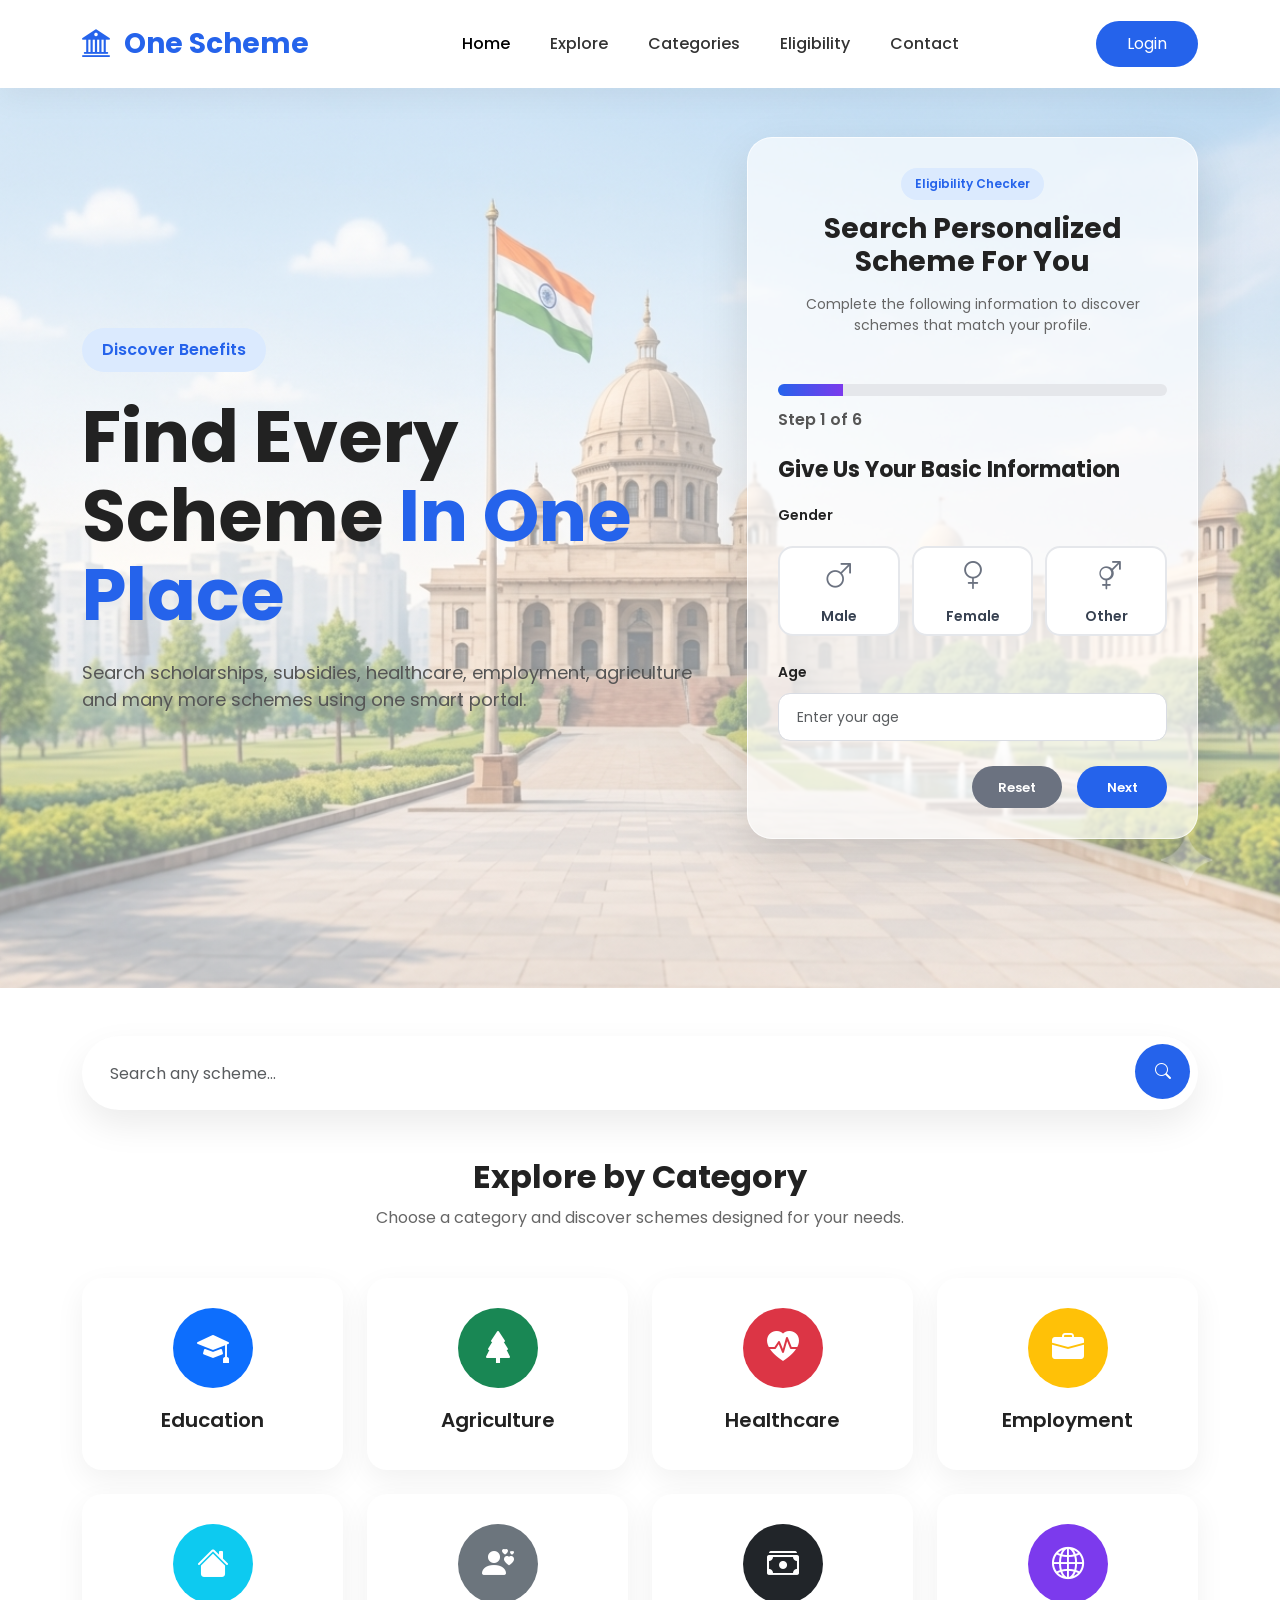
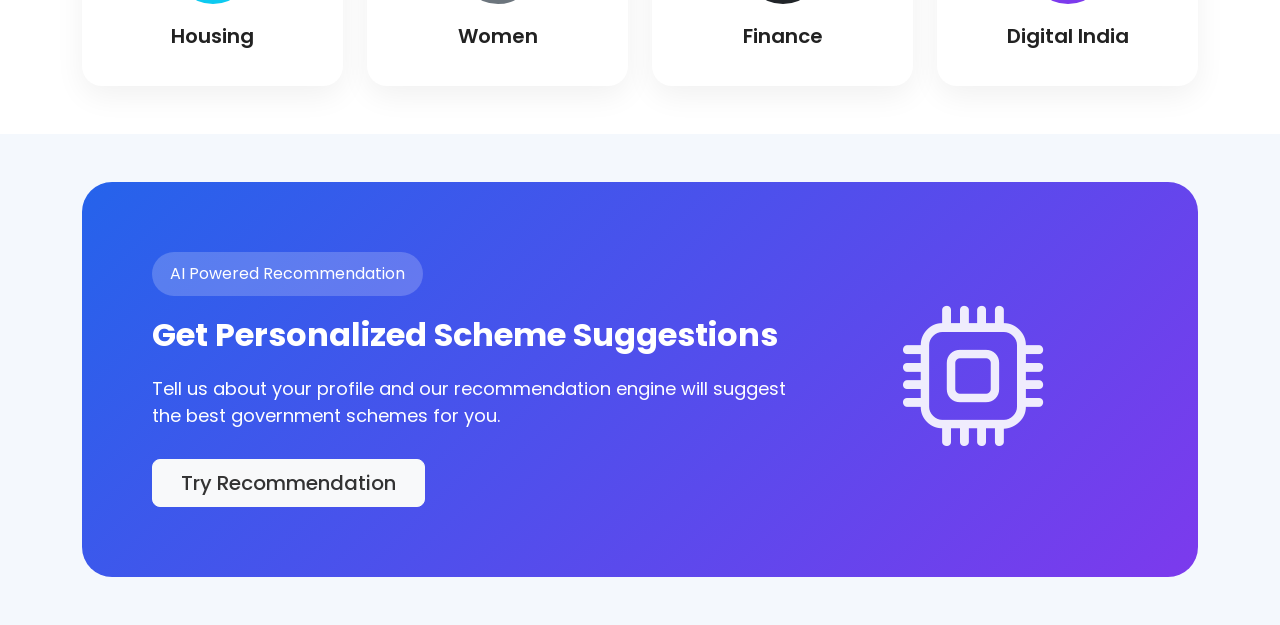
==== index.html @ d747b48c "Updated home screen UI and Student Eligibility Criteria" ====
<!DOCTYPE html>
<html lang="en">

<head>

    <meta charset="UTF-8">
    <meta name="viewport"
          content="width=device-width, initial-scale=1.0">

    <title>One Nation One Scheme</title>

    <link rel="icon" type="image/png" href="images/logo.png">

    <!-- Bootstrap -->

    <link href="https://cdn.jsdelivr.net/npm/bootstrap@5.3.7/dist/css/bootstrap.min.css"
          rel="stylesheet">

    <!-- Bootstrap Icons -->

    <link href="https://cdn.jsdelivr.net/npm/bootstrap-icons@1.11.3/font/bootstrap-icons.css"
          rel="stylesheet">

    <!-- Google Font -->

    <link rel="preconnect"
          href="https://fonts.googleapis.com">

    <link rel="preconnect"
          href="https://fonts.gstatic.com"
          crossorigin>

    <link href="https://fonts.googleapis.com/css2?family=Poppins:wght@300;400;500;600;700&display=swap"
          rel="stylesheet">

    <!-- CSS -->

    <link rel="stylesheet"
          href="css/style.css">

    <link rel="stylesheet" href="css/eligibility.css">

</head>

<body>



    <!-- Navbar -->

    <nav class="navbar navbar-expand-lg custom-navbar">

        <div class="container">

            <a class="navbar-brand logo"
               href="#">

                <i class="bi bi-bank2"></i>

                One Scheme

            </a>

            <button class="navbar-toggler"
                    data-bs-toggle="collapse"
                    data-bs-target="#menu">

                <span class="navbar-toggler-icon"></span>

            </button>

            <div class="collapse navbar-collapse"
                 id="menu">

                <ul class="navbar-nav mx-auto">

                    <li class="nav-item">
                        <a href="#" class="nav-link active">Home</a>
                    </li>

                    <li class="nav-item">
                        <a href="pages/explore.html" class="nav-link">Explore</a>
                    </li>

                    <li class="nav-item">
                        <a href="#" class="nav-link">Categories</a>
                    </li>

                    <li class="nav-item">
                        <a href="pages/eligibility.html" class="nav-link">Eligibility</a>
                    </li>

                    <li class="nav-item">
                        <a href="#" class="nav-link">Contact</a>
                    </li>

                </ul>

                <button class="btn login-btn">

                    Login

                </button>

            </div>

        </div>

    </nav>

    <!-- Hero -->

    <section class="hero">

        <div class="container">

            <div class="row align-items-center">

                <div class="col-lg-7">

                    <span class="hero-badge">

                        Discover Benefits

                    </span>

                    <h1>

                        Find Every Scheme
                        <span>In One Place</span>

                    </h1>

                    <p>

                        Search scholarships, subsidies, healthcare,
                        employment, agriculture and many more
                        schemes using one smart portal.

                    </p>

                </div>

                <!-- RIGHT SIDE - EXISTING ELIGIBILITY FORM -->
                <div class="col-lg-5">

                    <div id="eligibilityContainer"></div>

                    </div>

                </div>

            </div>

        </div>

    </section>

    <!-- =======================
     Quick Categories
======================= -->

<section class="categories py-5">

    <div class="container">

        <div class="search-box">

            <input
                type="text"
                id="homeSearch"
                class="form-control"
                placeholder="Search any scheme...">

            <button>

                <i class="bi bi-search"></i>

            </button>

        </div>

        <div id="searchResults" class="search-results"></div>

        <br><br>
        <div class="section-title text-center mb-5">

            <h2>Explore by Category</h2>

            <p>Choose a category and discover schemes designed for your needs.</p>

        </div>

        <div class="row g-4">

            <div class="col-lg-3 col-md-6">
                <a href="pages/explore.html?category=Education" class="category-link">
                    <div class="category-card">
                        <div class="category-icon bg-primary">
                            <i class="bi bi-mortarboard-fill"></i>
                        </div>
                        <h5>Education</h5>
                    </div>
                </a>
            </div>

            <div class="col-lg-3 col-md-6">
                <a href="pages/explore.html?category=Agriculture" class="category-link">
                <div class="category-card">
                    <div class="category-icon bg-success">
                        <i class="bi bi-tree-fill"></i>
                    </div>
                    <h5>Agriculture</h5>
                </div>
            </a>
            </div>

            <div class="col-lg-3 col-md-6">
                <a href="pages/explore.html?category=Healthcare" class="category-link">
                    <div class="category-card">
                        <div class="category-icon bg-danger">
                            <i class="bi bi-heart-pulse-fill"></i>
                        </div>
                        <h5>Healthcare</h5>
                    </div>
                </a>
            </div>

            <div class="col-lg-3 col-md-6">
                <a href="pages/explore.html?category=Employment" class="category-link">
                    <div class="category-card">
                        <div class="category-icon bg-warning">
                            <i class="bi bi-briefcase-fill"></i>
                        </div>
                        <h5>Employment</h5>
                    </div>
                </a>
            </div>

            <div class="col-lg-3 col-md-6">
                <a href="pages/explore.html?category=Housing" class="category-link">
                    <div class="category-card">
                        <div class="category-icon bg-info">
                            <i class="bi bi-house-fill"></i>
                        </div>
                        <h5>Housing</h5>
                    </div>
                </a>
            </div>

            <div class="col-lg-3 col-md-6">
                <a href="pages/explore.html?category=Women" class="category-link">
                    <div class="category-card">
                        <div class="category-icon bg-secondary">
                            <i class="bi bi-person-hearts"></i>
                        </div>
                        <h5>Women</h5>
                    </div>
                </a>
            </div>

            <div class="col-lg-3 col-md-6">
                <a href="pages/explore.html?category=Finance" class="category-link">
                    <div class="category-card">
                        <div class="category-icon bg-dark">
                            <i class="bi bi-cash-stack"></i>
                        </div>
                        <h5>Finance</h5>
                    </div>
                </a>
            </div>

            <div class="col-lg-3 col-md-6">
                <a href="pages/explore.html?category=Digital+India" class="category-link">
                    <div class="category-card">
                        <div class="category-icon" style="background:#7C3AED;">
                            <i class="bi bi-globe2"></i>
                        </div>
                        <h5>Digital India</h5>
                    </div>
                </a>
            </div>

        </div>

    </div>

</section>

<!-- =======================
     Featured Schemes
======================= -->



<!-- =======================
     AI Recommendation
======================= -->

<section class="ai-section py-5">

    <div class="container">

        <div class="ai-box">

            <div class="row align-items-center">

                <div class="col-lg-8">

                    <span class="ai-badge">

                        AI Powered Recommendation

                    </span>

                    <h2>

                        Get Personalized Scheme Suggestions

                    </h2>

                    <p>

                        Tell us about your profile and our recommendation engine
                        will suggest the best government schemes for you.

                    </p>

                    <button class="btn btn-light btn-lg">

                        <a href="pages/eligibility.html" class="nav-link">Try Recommendation</a>

                    </button>

                </div>

                <div class="col-lg-4 text-center">

                    <i class="bi bi-cpu ai-icon"></i>

                </div>

            </div>

        </div>

    </div>

</section>

<script>
fetch("pages/eligibility.html")
    .then(response => response.text())
    .then(html => {

        const parser = new DOMParser();
        const doc = parser.parseFromString(html, "text/html");

        const wizard = doc.querySelector(".wizard-card");

        if (wizard) {

            document.getElementById("eligibilityContainer")
                .appendChild(wizard);

            // Load eligibility.js AFTER the form is inserted
            const script = document.createElement("script");

            script.src = "js/eligibility.js";

            document.body.appendChild(script);
        }

    })
    .catch(error => {
        console.error("Error loading eligibility form:", error);
    });
</script>

<script src="https://cdn.jsdelivr.net/npm/bootstrap@5.3.7/dist/js/bootstrap.bundle.min.js"></script>
<script src="js/schemes.js"></script>
<script src="js/script.js"></script>


</body>

</html>
---- css/style.css ----
*{
margin:0;
padding:0;
box-sizing:border-box;
font-family:'Poppins',sans-serif;
}

body{

background:#F5F8FC;
}

.custom-navbar{

padding:20px 0;
background:white;
box-shadow:0 10px 30px rgba(0,0,0,.05);
position:sticky;
top:0;
z-index:999;
}

.logo{

font-size:28px;
font-weight:700;
color:#2563EB;
}

.logo i{

margin-right:10px;
}

.nav-link{

font-weight:500;
margin:0 12px;
color:#333;
transition:.3s;
}

.nav-link:hover{

color:#2563EB;
}

.login-btn{

background:#2563EB;
color:white;
padding:10px 30px;
border-radius:40px;
}

.login-btn:hover{

background:#0d4dd8;
color:white;
}

.hero{

    min-height: 100vh;

    display:flex;

    align-items:center;

    background:
        linear-gradient(
            rgba(255,255,255,0.5),
            rgba(255,255,255,0.5)
        ),
        url("../images/hero-bg.png");

    background-size:cover;

    background-position:center;

    background-repeat:no-repeat;

    position:relative;

}

.hero-badge{

background:#DBEAFE;
color:#2563EB;
padding:10px 20px;
border-radius:30px;
font-weight:600;
display:inline-block;
margin-bottom:25px;
}

.hero h1{

font-size:72px;
font-weight:700;
line-height:1.1;
margin-bottom:25px;
}

.hero h1 span{

color:#2563EB;
}

.hero p{

font-size:18px;
color:#555;
margin-bottom:35px;
}

.home-search-container {
    max-width: 750px;
    margin: 0 auto 50px;
    position: relative;
}

.search-box {
    display: flex;
    background: white;
    border-radius: 50px;
    padding: 8px;
    box-shadow: 0 15px 35px rgba(0,0,0,.08);
    margin-bottom: 0;
}

.search-box input{

border:none;
flex:1;
padding:12px 20px;
outline:none;
border-radius:50px;
}

.search-box button{

width:55px;
height:55px;
border:none;
background:#2563EB;
border-radius:50%;
color:white;
}

.hero-tags span{

    display:inline-block;
    background:white;
    padding:12px 22px;
    border-radius:30px;
    margin:8px;
    font-weight:500;
    box-shadow:0 8px 20px rgba(0,0,0,.08);
    transition:.3s;
}

.hero-tags span:hover{

    background:#2563EB;
    color:white;
    transform:translateY(-4px);
}

.hero-content{

    background:rgba(255,255,255,.25);
    backdrop-filter:blur(10px);
    padding:40px;
    border-radius:30px;
}

/* ==============================
   HOME SEARCH
============================== */
.search-box{
    position:relative;
}

.search-results{
    position:absolute;
    width:100%;
    background:white;
    margin-top:10px;
    border-radius:15px;
    box-shadow:0 15px 40px rgba(0,0,0,.15);
    z-index:999;
    display:none;
    max-height:350px;
    overflow-y:auto;
}

.search-item{
    padding:15px 20px;
    cursor:pointer;
    border-bottom:1px solid #eee;
    transition:.3s;
}

.search-item:hover{
    background:#EFF6FF;
}

.search-item h6{
    margin-bottom:5px;
    font-weight:600;
}

.search-item small{
    color:#666;
}

.section-title h2{

font-weight:700;
margin-bottom:10px;
}

.section-title p{

color:#666;
}

.categories{

background:#fff;
}

/* Personalized Scheme Button */
.personalized-btn{

    background: linear-gradient(135deg,#2563EB,#7C3AED);
    color:white;
    border:none;
    padding:18px 40px;
    border-radius:50px;
    font-size:18px;
    font-weight:600;
    transition:.4s;
    box-shadow:0 15px 35px rgba(37,99,235,.35);
}

.personalized-btn i{

    margin-right:10px;
    font-size:20px;
}

.personalized-btn:hover{

    transform:translateY(-5px);
    box-shadow:0 20px 45px rgba(37,99,235,.45);
    background:linear-gradient(135deg,#1D4ED8,#6D28D9);
}

.category-link{

    text-decoration:none;

    color:inherit;

    display:block;

}

.category-card{

background:white;
border-radius:20px;
padding:30px;
text-align:center;
transition:.4s;
cursor:pointer;
box-shadow:0 10px 30px rgba(0,0,0,.06);

}

.category-card:hover{

transform:translateY(-10px);

box-shadow:0 25px 45px rgba(0,0,0,.15);

}

.category-icon{

width:80px;
height:80px;
border-radius:50%;
display:flex;
align-items:center;
justify-content:center;
margin:auto;
color:white;
font-size:32px;
margin-bottom:20px;

}

.category-card h5{

font-weight:600;

}

.featured{

background:#F8FAFC;

}

.scheme-card{

background:white;
padding:35px;
border-radius:20px;
transition:.4s;
height:100%;
box-shadow:0 15px 35px rgba(0,0,0,.06);

}

.scheme-card:hover{

transform:translateY(-8px);

}

.scheme-card h4{

font-weight:600;
margin-bottom:15px;

}

.scheme-card p{

color:#666;

}

.scheme-footer{

display:flex;
justify-content:space-between;
align-items:center;
margin-top:30px;

}

.ai-section{

padding-bottom:100px;

}

.ai-box{

background:linear-gradient(135deg,#2563EB,#7C3AED);
color:white;
padding:70px;
border-radius:30px;

}

.ai-badge{

display:inline-block;
background:rgba(255,255,255,.2);
padding:10px 18px;
border-radius:30px;
margin-bottom:20px;

}

.ai-box h2{

font-weight:700;
margin-bottom:20px;

}

.ai-box p{

font-size:18px;
margin-bottom:30px;

}

.ai-icon{

font-size:140px;
opacity:.9;

}

/* =========================================
   HOMEPAGE ELIGIBILITY CONTAINER
========================================= */

#eligibilityContainer {
    width: 100%;
    position: relative;
    margin-top: -100px;
}

#eligibilityContainer .wizard-card {
    padding: 30px;
    border-radius: 25px;
    max-height: 750px;
    overflow-y: auto;
}

#eligibilityContainer .wizard-card h2 {
    font-size: 28px;
}

#eligibilityContainer .wizard-card p {
    font-size: 14px;
    margin-bottom: 20px;
}

#eligibilityContainer .wizard-badge {
    font-size: 12px;
    padding: 7px 14px;
    margin-bottom: 12px;
}

#eligibilityContainer .progress-container {
    margin-bottom: 25px;
}

#eligibilityContainer .form-step h4 {
    font-size: 22px;
    margin-bottom: 20px;
}

#eligibilityContainer .form-control,
#eligibilityContainer .form-select {
    height: 48px;
    font-size: 14px;
    border-radius: 12px;
}

#eligibilityContainer .form-label {
    font-size: 14px;
}

#eligibilityContainer .buttons {
    margin-top: 25px;
}

#eligibilityContainer .buttons .btn {
    min-width: 90px;
    height: 42px;
    font-size: 13px;
}

#eligibilityContainer .wizard-card {
    box-shadow: 0 20px 50px rgba(0,0,0,.15);
    background: rgba(255,255,255,0.96);
    backdrop-filter: blur(10px);
}

#eligibilityContainer .wizard-card {
    background: rgba(255, 255, 255, 0.65) !important;
    backdrop-filter: blur(1px);
    -webkit-backdrop-filter: blur(1px);
    border: 1px solid rgba(255, 255, 255, 0.7);
    box-shadow: 0 20px 50px rgba(0, 0, 0, 0.12);
}
---- css/eligibility.css ----
/* ===================================================
   Google Font & Global
=================================================== */

*{
    margin:0;
    padding:0;
    box-sizing:border-box;
    font-family:'Poppins',sans-serif;
}

body{

    background:#F4F8FD;

    color:#222;

}


/* ===================================================
   Navbar
=================================================== */

.navbar{

    padding:18px 0;

}

.navbar-brand{

    color:#2563EB !important;

}

.navbar-brand i{

    margin-right:8px;

}


/* ===================================================
   Main Section
=================================================== */

.wizard-section{

    min-height:100vh;

    display:flex;

    align-items:center;

    padding:70px 0;

}


/* ===================================================
   Wizard Card
=================================================== */

.wizard-card{

    background:#fff;

    border-radius:30px;

    padding:50px;

    box-shadow:0 20px 50px rgba(0,0,0,.08);

    overflow:hidden;

}


/* ===================================================
   Badge
=================================================== */

.wizard-badge{

    display:inline-block;

    padding:10px 20px;

    border-radius:30px;

    background:#DBEAFE;

    color:#2563EB;

    font-weight:600;

    margin-bottom:20px;

}


/* ===================================================
   Heading
=================================================== */

.wizard-card h2{

    font-size:42px;

    font-weight:700;

    margin-bottom:15px;

}

.wizard-card p{

    color:#666;

    font-size:17px;

    margin-bottom:35px;

}


/* ===================================================
   Progress
=================================================== */

.progress-container{

    margin-bottom:45px;

}

.progress{

    height:12px;

    border-radius:20px;

    background:#E5E7EB;

}

.progress-bar{

    width:16.66%;

    background:linear-gradient(90deg,#2563EB,#7C3AED);

    transition:.4s;

}

.step-text{

    margin-top:12px;

    font-weight:600;

    color:#555;

}


/* ===================================================
   Form Steps
=================================================== */

.form-step{

    display:none;

    animation:fade .4s ease;

}

.form-step.active{

    display:block;

}

@keyframes fade{

    from{

        opacity:0;

        transform:translateX(30px);

    }

    to{

        opacity:1;

        transform:translateX(0);

    }

}


/* ===================================================
   Step Heading
=================================================== */

.form-step h4{

    font-size:28px;

    font-weight:700;

    margin-bottom:35px;

}


/* ===================================================
   Labels
=================================================== */

.form-label{

    font-weight:600;

    margin-bottom:10px;

}


/* ===================================================
   Inputs
=================================================== */

.form-control,

.form-select{

    height:58px;

    border-radius:15px;

    border:1px solid #D9DCE3;

    padding:12px 18px;

    transition:.3s;

    font-size:16px;

}

.form-control:focus,

.form-select:focus{

    border-color:#2563EB;

    box-shadow:0 0 0 .2rem rgba(37,99,235,.15);

}


/* ===================================================
   Buttons
=================================================== */

.buttons{

    display:flex;

    justify-content:flex-end;

    gap:15px;

    margin-top:40px;

}

.buttons .btn{

    min-width:130px;

    height:48px;

    border-radius:30px;

    font-weight:600;

}


/* ===================================================
   Primary
=================================================== */

.btn-primary{

    background:#2563EB;

    border:none;

}

.btn-primary:hover{

    background:#1D4ED8;

}


/* ===================================================
   Success
=================================================== */

.btn-success{

    background:#10B981;

    border:none;

}

.btn-success:hover{

    background:#059669;

}


/* ===================================================
   Reset
=================================================== */

.btn-secondary{

    background:#6B7280;

    border:none;

}


/* ===================================================
   Previous
=================================================== */

.btn-outline-primary{

    border-radius:30px;

}


/* ===================================================
   Percentage Box
=================================================== */

#percentageBox{

    display:none;

}


/* ===================================================
   Hover
=================================================== */

.btn{

    transition:.3s;

}

.btn:hover{

    transform:translateY(-3px);

}


/* ===================================================
   Responsive
=================================================== */

@media(max-width:992px){

    .wizard-card{

        padding:35px;

    }

    .wizard-card h2{

        font-size:34px;

    }

}

@media(max-width:768px){

    .wizard-card{

        padding:25px;

    }

    .wizard-card h2{

        font-size:28px;

    }

    .form-step h4{

        font-size:22px;

    }

    .buttons{

        flex-direction:column;

    }

    .buttons .btn{

        width:100%;

    }

}

@media(max-width:576px){

    .wizard-card{

        border-radius:20px;

    }

    .wizard-badge{

        font-size:14px;

    }

    .wizard-card p{

        font-size:15px;

    }

}

#studentSection{

    display:none;

    margin-top:35px;

    padding:30px;

    border-radius:20px;

    background:#F8FAFC;

    border:1px solid #E5E7EB;

}

/* ================================
   GENDER OPTIONS
================================ */

.gender-options {
    display: flex;
    gap: 12px;
    margin-top: 10px;
}

.gender-option {
    flex: 1;
    min-height: 90px;

    background: #ffffff;
    border: 2px solid #e5e7eb;
    border-radius: 15px;

    display: flex;
    flex-direction: column;
    align-items: center;
    justify-content: center;

    gap: 8px;

    cursor: pointer;
    transition: all 0.25s ease;

    color: #374151;
}

.gender-option i {
    font-size: 28px;
    color: #6b7280;
}

.gender-option span {
    font-size: 14px;
    font-weight: 600;
}

/* Hover */

.gender-option:hover {
    border-color: #2563eb;
    transform: translateY(-2px);
}

/* Selected */

.gender-option.active {
    border-color: #2563eb;
    background: #eff6ff;
    color: #2563eb;

    box-shadow: 0 6px 18px rgba(37, 99, 235, 0.12);
}

.gender-option.active i {
    color: #2563eb;
}

/* ================================================
   AREA OPTIONS
================================================ */

.area-options {
    display: flex;
    gap: 15px;
    margin-top: 10px;
    width: 100%;
}

.area-option {
    flex: 1;
    min-height: 100px;

    background: #ffffff !important;
    border: 2px solid #D9DCE3 !important;
    border-radius: 15px !important;

    display: flex;
    flex-direction: column;
    align-items: center;
    justify-content: center;

    gap: 8px;

    cursor: pointer;

    color: #374151 !important;

    transition: all 0.25s ease;
}

.area-option i {
    font-size: 30px;
    color: #64748B;
    transition: 0.25s ease;
}

.area-option span {
    font-size: 15px;
    font-weight: 600;
}

.area-option:hover {
    border-color: #2563EB !important;
    transform: translateY(-2px);
}

.area-option.active {
    background: #EFF6FF !important;
    border: 2px solid #2563EB !important;
    color: #2563EB !important;

    box-shadow:
        0 0 0 3px rgba(37, 99, 235, 0.10),
        0 8px 20px rgba(37, 99, 235, 0.15);

    transform: translateY(-2px);
}

.area-option.active i {
    color: #2563EB !important;
    transform: scale(1.1);
}

.area-option.active span {
    color: #2563EB !important;
}

/* ================================================
   DISABILITY OPTIONS
================================================ */

.disability-options {
    display: flex;
    gap: 15px;
    margin-top: 10px;
    width: 100%;
}

.disability-option {
    flex: 1;
    min-height: 100px;

    background: #ffffff !important;
    border: 2px solid #D9DCE3 !important;
    border-radius: 15px !important;

    display: flex;
    flex-direction: column;
    align-items: center;
    justify-content: center;

    gap: 8px;

    cursor: pointer;

    color: #374151 !important;

    transition: all 0.25s ease;
}

.disability-option i {
    font-size: 30px;
    color: #64748B;
    transition: 0.25s ease;
}

.disability-option span {
    font-size: 15px;
    font-weight: 600;
}

.disability-option:hover {
    border-color: #2563EB !important;
    transform: translateY(-2px);
}

.disability-option.active {
    background: #EFF6FF !important;
    border: 2px solid #2563EB !important;
    color: #2563EB !important;

    box-shadow:
        0 0 0 3px rgba(37, 99, 235, 0.10),
        0 8px 20px rgba(37, 99, 235, 0.15);

    transform: translateY(-2px);
}

.disability-option.active i {
    color: #2563EB !important;
    transform: scale(1.1);
}

.disability-option.active span {
    color: #2563EB !important;
}

/* ================================================
   INSTITUTION TYPE OPTIONS
================================================ */

.institution-options {
    display: flex;
    gap: 12px;
    width: 100%;
    margin-top: 10px;
}

.institution-option {
    flex: 1;
    min-height: 85px;

    background: #ffffff !important;
    border: 2px solid #D9DCE3 !important;
    border-radius: 15px !important;

    display: flex;
    flex-direction: column;
    align-items: center;
    justify-content: center;

    gap: 7px;

    cursor: pointer;

    color: #374151 !important;

    transition: all 0.25s ease;
}

.institution-option i {
    font-size: 26px;
    color: #64748B;
}

.institution-option span {
    font-size: 14px;
    font-weight: 600;
}

.institution-option:hover {
    border-color: #2563EB !important;
    transform: translateY(-2px);
}

.institution-option.active {
    background: #EFF6FF !important;
    border: 2px solid #2563EB !important;
    color: #2563EB !important;

    box-shadow:
        0 0 0 3px rgba(37, 99, 235, 0.10),
        0 8px 20px rgba(37, 99, 235, 0.15);

    transform: translateY(-2px);
}

.institution-option.active i,
.institution-option.active span {
    color: #2563EB !important;
}
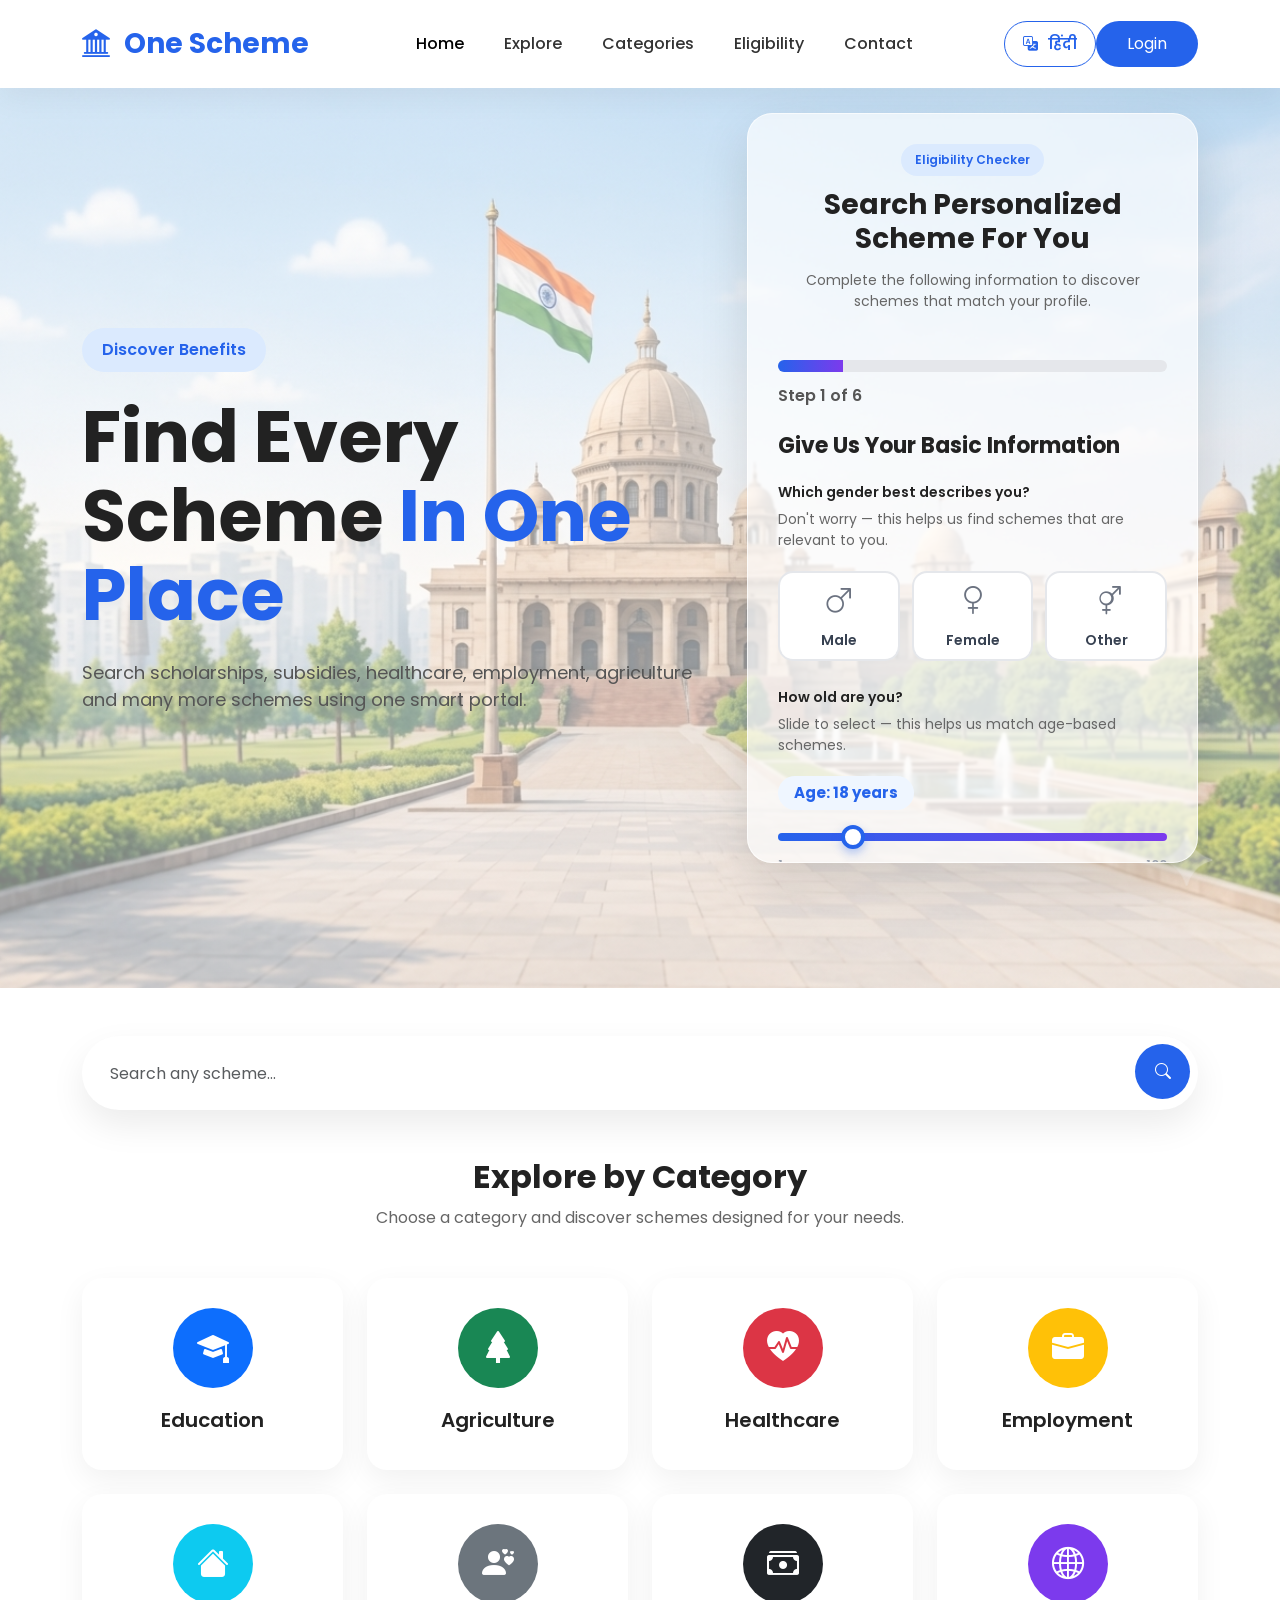
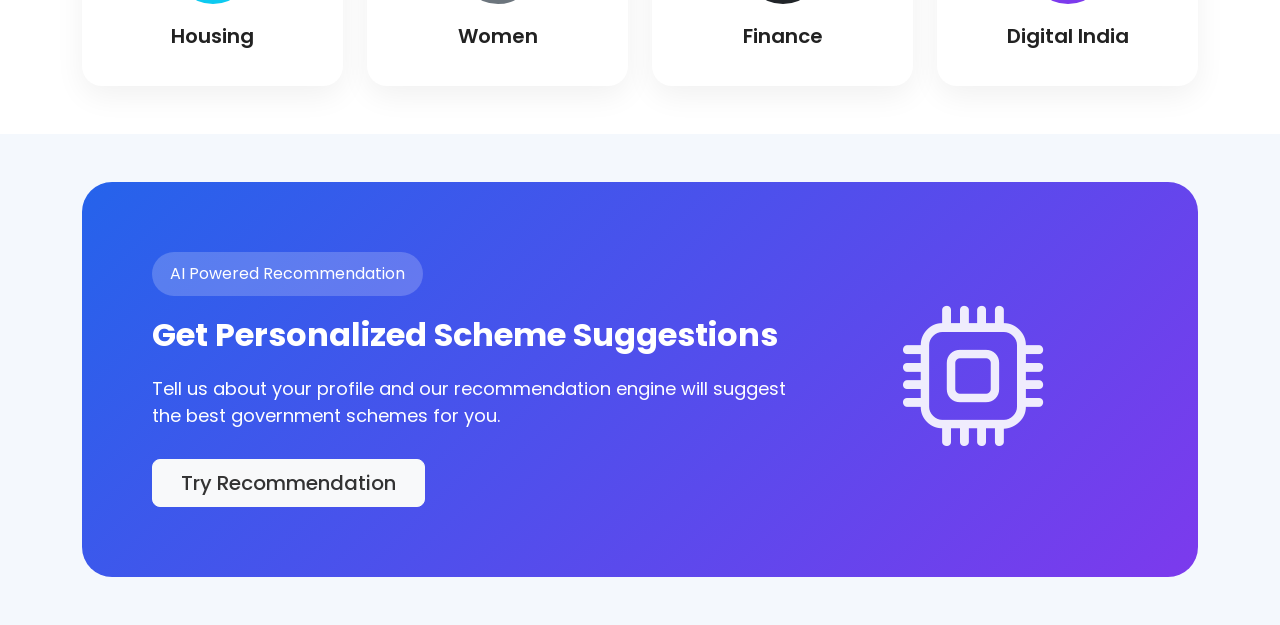
==== commit b7c3fa62: "added translate button" ====
--- a/index.html
+++ b/index.html
@@ -95,6 +95,11 @@
                     </li>
 
                 </ul>
+
+                <button id="translateBtn" class="translate-btn notranslate">
+                    <i class="bi bi-translate"></i>
+                    <span class="translate-text">हिंदी</span>
+                </button>
 
                 <button class="btn login-btn">
 
@@ -381,6 +386,10 @@
 <script src="js/schemes.js"></script>
 <script src="js/script.js"></script>
 
+<div id="google_translate_element"></div>
+<script src="js/translate.js"></script>
+<script src="https://translate.google.com/translate_a/element.js?cb=googleTranslateElementInit"></script>
+
 
 </body>
 
--- a/css/style.css
+++ b/css/style.css
@@ -475,4 +475,71 @@
     -webkit-backdrop-filter: blur(1px);
     border: 1px solid rgba(255, 255, 255, 0.7);
     box-shadow: 0 20px 50px rgba(0, 0, 0, 0.12);
+}
+
+
+/* =========================================
+   TRANSLATE BUTTON
+========================================= */
+
+.nav-actions {
+    display: flex;
+    align-items: center;
+    gap: 12px;
+}
+
+.translate-btn {
+    height: 46px;
+    padding: 0 18px;
+
+    border: 1.5px solid #2563EB;
+    border-radius: 25px;
+
+    background: white;
+    color: #2563EB;
+
+    font-size: 15px;
+    font-weight: 600;
+
+    cursor: pointer;
+    transition: all 0.3s ease;
+}
+
+.translate-btn:hover {
+    background: #EFF6FF;
+    transform: translateY(-2px);
+}
+
+.translate-btn i {
+    margin-right: 6px;
+}
+
+/* =========================================
+   HIDE GOOGLE TRANSLATE BAR
+========================================= */
+
+body {
+    top: 0 !important;
+}
+
+.goog-te-banner-frame {
+    display: none !important;
+    visibility: hidden !important;
+    height: 0 !important;
+}
+
+.goog-te-banner-frame.skiptranslate {
+    display: none !important;
+}
+
+.goog-te-balloon-frame {
+    display: none !important;
+}
+
+.skiptranslate {
+    top: 0 !important;
+}
+
+iframe.goog-te-banner-frame {
+    display: none !important;
 }
--- a/css/eligibility.css
+++ b/css/eligibility.css
@@ -744,3 +744,98 @@
     color: #2563EB !important;
 }
 
+/* ================================================
+   FRIENDLY HELPER TEXT
+================================================ */
+
+.field-helper {
+    font-size: 13px;
+    color: #8b94a3;
+    margin-top: -4px;
+    margin-bottom: 12px;
+}
+
+/* ================================================
+   SLIDER FIELDS (Age / Disability %)
+================================================ */
+
+.slider-field {
+    margin-top: 8px;
+}
+
+.slider-value-display {
+    display: inline-block;
+    background: #EFF6FF;
+    color: #2563EB;
+    font-weight: 700;
+    font-size: 15px;
+    padding: 6px 16px;
+    border-radius: 20px;
+    margin-bottom: 14px;
+}
+
+.styled-range {
+    width: 100%;
+    height: 8px;
+    border-radius: 20px;
+    background: #E5E7EB;
+    outline: none;
+    -webkit-appearance: none;
+    appearance: none;
+    cursor: pointer;
+}
+
+.styled-range::-webkit-slider-runnable-track {
+    height: 8px;
+    border-radius: 20px;
+    background: linear-gradient(90deg, #2563EB, #7C3AED);
+}
+
+.styled-range::-webkit-slider-thumb {
+    -webkit-appearance: none;
+    appearance: none;
+    width: 24px;
+    height: 24px;
+    margin-top: -8px;
+    border-radius: 50%;
+    background: #ffffff;
+    border: 4px solid #2563EB;
+    box-shadow: 0 4px 10px rgba(37, 99, 235, 0.35);
+    cursor: pointer;
+    transition: .2s;
+}
+
+.styled-range::-webkit-slider-thumb:hover {
+    transform: scale(1.1);
+}
+
+.styled-range::-moz-range-track {
+    height: 8px;
+    border-radius: 20px;
+    background: linear-gradient(90deg, #2563EB, #7C3AED);
+}
+
+.styled-range::-moz-range-thumb {
+    width: 22px;
+    height: 22px;
+    border-radius: 50%;
+    background: #ffffff;
+    border: 4px solid #2563EB;
+    box-shadow: 0 4px 10px rgba(37, 99, 235, 0.35);
+    cursor: pointer;
+}
+
+.slider-minmax {
+    display: flex;
+    justify-content: space-between;
+    font-size: 12px;
+    color: #9CA3AF;
+    margin-top: 8px;
+    font-weight: 600;
+}
+
+/* Smooth reveal for disability percentage box */
+#percentageBox {
+    animation: fade .35s ease;
+}
+
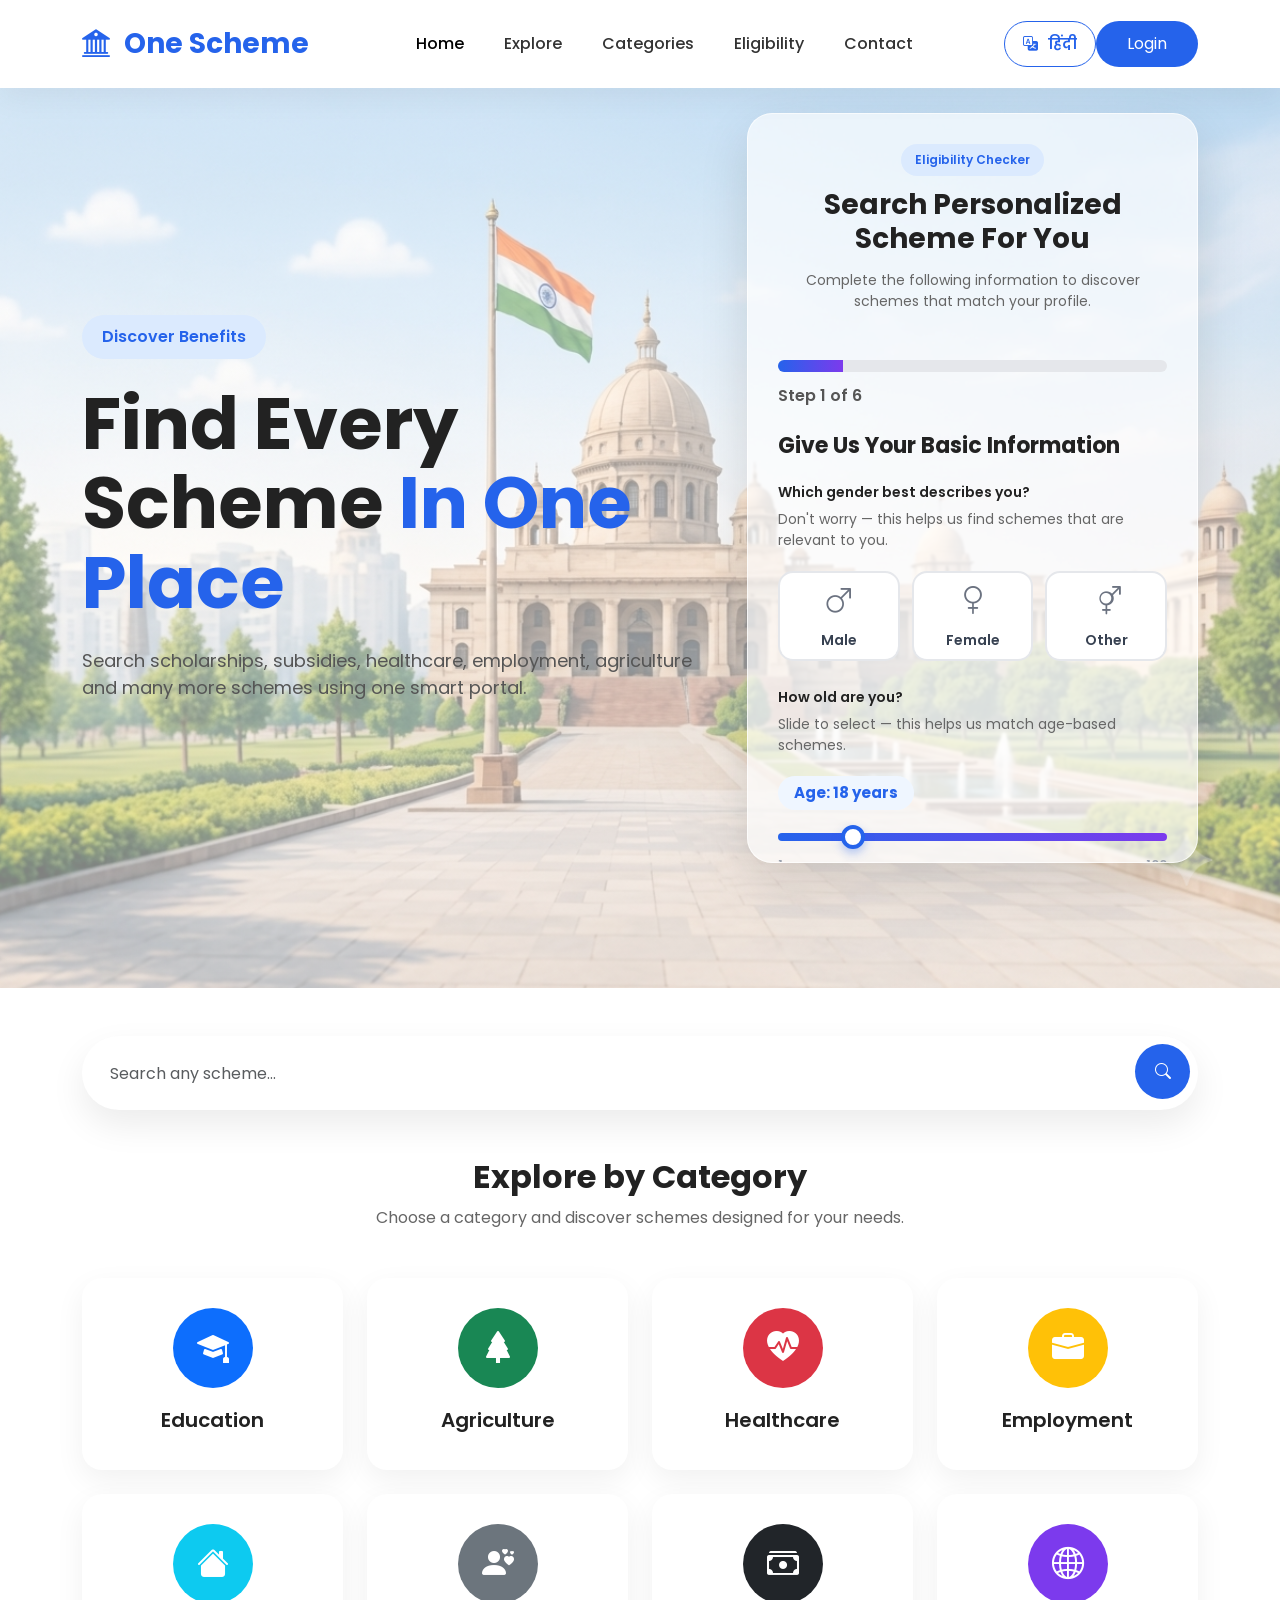
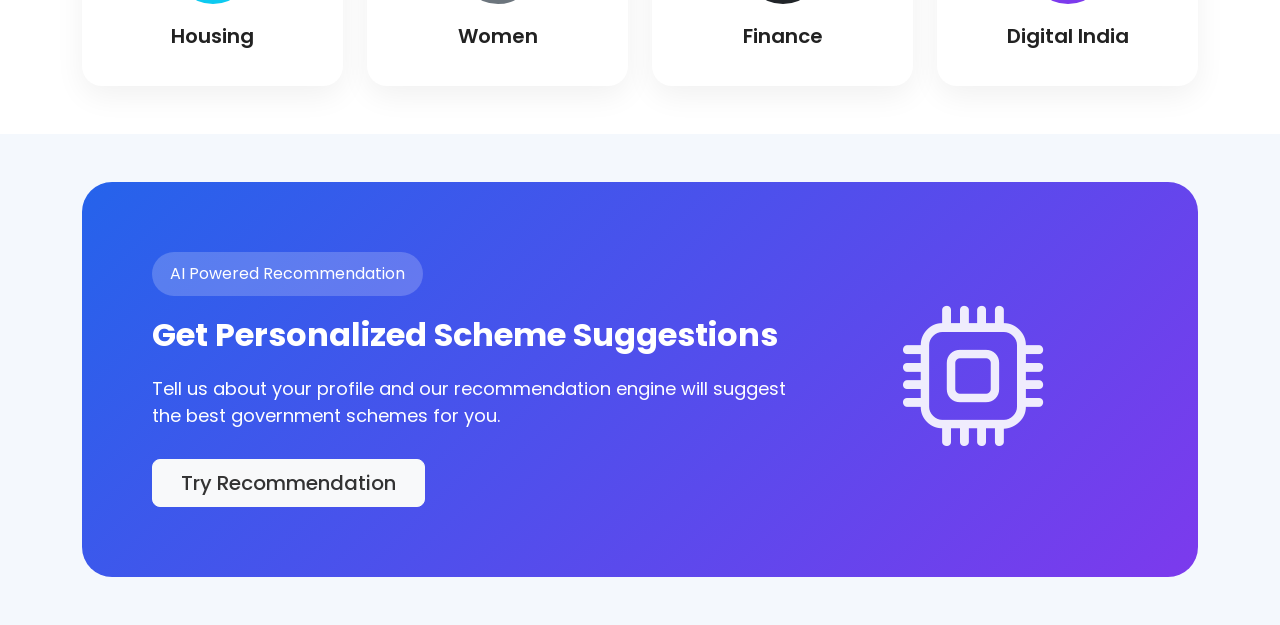
==== commit e88439e8: "Updated onescheme" ====
--- a/index.html
+++ b/index.html
@@ -39,6 +39,9 @@
           href="css/style.css">
 
     <link rel="stylesheet" href="css/eligibility.css">
+    <link rel="stylesheet" href="css/auth.css">
+    <link rel="stylesheet" href="css/responsive.css">
+
 
 </head>
 
@@ -101,7 +104,7 @@
                     <span class="translate-text">हिंदी</span>
                 </button>
 
-                <button class="btn login-btn">
+                <button id="loginTrigger" class="btn login-btn" onclick="openAuthModal()">
 
                     Login
 
@@ -353,6 +356,435 @@
 
 </section>
 
+<!-- =======================
+     AUTH MODAL (Login / Register)
+     User | Scheme Provider | Platform Admin
+======================= -->
+
+<div class="modal fade" id="authModal" tabindex="-1" aria-hidden="true">
+    <div class="modal-dialog modal-dialog-centered modal-lg">
+        <div class="modal-content">
+
+            <div class="modal-header">
+                <h5 class="modal-title">
+                    <button type="button" id="authBackBtn" class="auth-back-btn" style="visibility:hidden;">
+                        <i class="bi bi-arrow-left"></i>
+                    </button>
+                    <span id="authModalTitleText">Login / Register</span>
+                </h5>
+                <button type="button" class="btn-close" data-bs-dismiss="modal"></button>
+            </div>
+
+            <div class="modal-body">
+
+                <!-- STEP: ROLE SELECTION -->
+                <div class="auth-step active" id="authStep-role">
+                    <p class="auth-subtitle">Choose how you'd like to continue.</p>
+
+                    <div class="role-grid">
+
+                        <button type="button" class="role-card" onclick="goToStep('user-auth')">
+                            <span class="role-emoji">👤</span>
+                            <span class="role-text">
+                                <h6>User</h6>
+                                <p>Search schemes, check eligibility and save favourites.</p>
+                            </span>
+                        </button>
+
+                        <button type="button" class="role-card" onclick="goToStep('provider-orgtype')">
+                            <span class="role-emoji">🏛️</span>
+                            <span class="role-text">
+                                <h6>Scheme Provider</h6>
+                                <p>Government, Private or NGO organizations that publish schemes.</p>
+                            </span>
+                        </button>
+
+                        <button type="button" class="role-card" onclick="goToStep('admin-login')">
+                            <span class="role-emoji">🛡️</span>
+                            <span class="role-text">
+                                <h6>Platform Admin</h6>
+                                <p>Internal, invite-only access for platform administrators.</p>
+                            </span>
+                        </button>
+
+                    </div>
+                </div>
+
+                <!-- STEP: USER - SIGN IN / CREATE ACCOUNT -->
+                <div class="auth-step" id="authStep-user-auth">
+
+                    <div class="auth-tabs">
+                        <button type="button" class="auth-tab-btn active" data-tab="signin">Sign In</button>
+                        <button type="button" class="auth-tab-btn" data-tab="create">Create Account</button>
+                    </div>
+
+                    <!-- Sign In panel -->
+                    <div class="auth-panel active" data-panel="signin">
+
+                        <div class="auth-error text-danger small mb-2" id="signInError" style="display:none;"></div>
+
+                        <form id="signInForm">
+
+                            <label class="form-label">Email / Mobile</label>
+                            <input type="text" class="form-control" id="signInId" placeholder="you@example.com or 98765 43210" required>
+
+                            <label class="form-label">Password</label>
+                            <div class="auth-password-wrap">
+                                <input type="password" class="form-control" id="signInPassword" placeholder="Enter your password" required>
+                                <button type="button" class="auth-toggle-pw" onclick="togglePasswordVisibility('signInPassword', this)">
+                                    <i class="bi bi-eye"></i>
+                                </button>
+                            </div>
+
+                            <a class="auth-forgot-link" onclick="goToStep('user-forgot')">Forgot Password?</a>
+
+                            <button type="submit" class="auth-submit-btn">Sign In</button>
+
+                            <p class="auth-switch-line">
+                                New here? <a onclick="switchUserTab('create')">Create Account</a>
+                            </p>
+
+                        </form>
+                    </div>
+
+                    <!-- Create Account panel -->
+                    <div class="auth-panel" data-panel="create">
+
+                        <div class="auth-error text-danger small mb-2" id="createAccountError" style="display:none;"></div>
+
+                        <form id="createAccountForm">
+
+                            <label class="form-label">Full Name</label>
+                            <input type="text" class="form-control" id="caName" placeholder="Your full name" required>
+
+                            <label class="form-label">Email / Mobile</label>
+                            <input type="text" class="form-control" id="caEmail" placeholder="you@example.com or 98765 43210" required>
+
+                            <label class="form-label">Password</label>
+                            <div class="auth-password-wrap">
+                                <input type="password" class="form-control" id="caPassword" placeholder="Create a password" required>
+                                <button type="button" class="auth-toggle-pw" onclick="togglePasswordVisibility('caPassword', this)">
+                                    <i class="bi bi-eye"></i>
+                                </button>
+                            </div>
+
+                            <label class="form-label">State</label>
+                            <select class="form-select" id="caState" required></select>
+
+                            <button type="button" class="auth-optional-toggle" id="optionalToggleBtn" onclick="toggleOptionalFields()">
+                                <i class="bi bi-plus-circle"></i> Add optional profile information
+                            </button>
+
+                            <div class="auth-optional-fields" id="optionalProfileFields">
+
+                                <label class="form-label">Date of Birth</label>
+                                <input type="date" class="form-control" id="caDob">
+
+                                <label class="form-label">Gender</label>
+                                <select class="form-select" id="caGender">
+                                    <option value="">Prefer not to say</option>
+                                    <option>Male</option>
+                                    <option>Female</option>
+                                    <option>Other</option>
+                                </select>
+
+                                <label class="form-label">Occupation</label>
+                                <input type="text" class="form-control" id="caOccupation" placeholder="e.g. Student, Farmer, Business Owner">
+
+                            </div>
+
+                            <button type="submit" class="auth-submit-btn">Create Account</button>
+
+                            <p class="auth-switch-line">
+                                Already have an account? <a onclick="switchUserTab('signin')">Sign In</a>
+                            </p>
+
+                        </form>
+                    </div>
+
+                </div>
+
+                <!-- STEP: USER - FORGOT PASSWORD -->
+                <div class="auth-step" id="authStep-user-forgot">
+                    <p class="auth-subtitle">Enter your registered Email or Mobile number and we'll send you reset instructions.</p>
+
+                    <div class="auth-error text-danger small mb-2" id="forgotError" style="display:none;"></div>
+
+                    <div class="alert alert-success small" id="forgotSuccessMsg" style="display:none;">
+                        If an account exists with those details, reset instructions have been sent.
+                    </div>
+
+                    <form id="forgotForm">
+                        <label class="form-label">Email / Mobile</label>
+                        <input type="text" class="form-control" id="forgotIdInput" placeholder="you@example.com or 98765 43210" required>
+                        <button type="submit" class="auth-submit-btn">Send Reset Instructions</button>
+                    </form>
+                </div>
+
+                <!-- STEP: SCHEME PROVIDER - ORG TYPE -->
+                <div class="auth-step" id="authStep-provider-orgtype">
+                    <p class="auth-subtitle">What type of organization are you representing?</p>
+
+                    <div class="orgtype-grid">
+
+                        <button type="button" class="orgtype-card" onclick="selectOrgType('gov', this)">
+                            <span class="orgtype-emoji">🏛️</span>
+                            <span class="orgtype-label">Government Organization</span>
+                        </button>
+
+                        <button type="button" class="orgtype-card" onclick="selectOrgType('private', this)">
+                            <span class="orgtype-emoji">🏢</span>
+                            <span class="orgtype-label">Private Organization</span>
+                        </button>
+
+                        <button type="button" class="orgtype-card" onclick="selectOrgType('ngo', this)">
+                            <span class="orgtype-emoji">🤝</span>
+                            <span class="orgtype-label">NGO / Other Organization</span>
+                        </button>
+
+                        <button type="button" class="orgtype-card" onclick="selectOrgType('other', this)">
+                            <span class="orgtype-emoji">✏️</span>
+                            <span class="orgtype-label">Other</span>
+                        </button>
+
+                    </div>
+
+                    <div id="otherOrgTypeWrap" style="margin-top:18px;">
+                        <label class="form-label">Please specify your organization type</label>
+                        <input type="text" class="form-control" id="customOrgTypeInput" placeholder="e.g. Cooperative Society">
+                        <div class="auth-error text-danger small mb-2" id="customOrgTypeError" style="display:none;"></div>
+                        <button type="button" class="auth-submit-btn" onclick="continueWithCustomOrgType()">Continue</button>
+                    </div>
+
+                </div>
+
+                <!-- STEP: GOVERNMENT ORGANIZATION REGISTRATION -->
+                <div class="auth-step" id="authStep-provider-form-gov">
+
+                    <div class="auth-error text-danger small mb-2" id="govFormError" style="display:none;"></div>
+
+                    <form id="govForm">
+
+                        <div class="auth-form-section-title">Organization Information</div>
+
+                        <label class="form-label">Organization / Department Name</label>
+                        <input type="text" class="form-control" id="govOrgName" required>
+
+                        <label class="form-label">Ministry / Department</label>
+                        <input type="text" class="form-control" id="govMinistry" required>
+
+                        <label class="form-label">State</label>
+                        <select class="form-select" id="govState" required></select>
+
+                        <label class="form-label">Official Website</label>
+                        <input type="url" class="form-control" id="govWebsite" placeholder="https://">
+
+                        <label class="form-label">Official Email</label>
+                        <input type="email" class="form-control" id="govEmail" required>
+
+                        <div class="auth-form-section-title">Representative Information</div>
+
+                        <label class="form-label">Full Name</label>
+                        <input type="text" class="form-control" id="govRepName" required>
+
+                        <label class="form-label">Designation</label>
+                        <input type="text" class="form-control" id="govDesignation" required>
+
+                        <label class="form-label">Official Contact Number</label>
+                        <input type="tel" class="form-control" id="govContact" required>
+
+                        <div class="auth-form-section-title">Verification Information</div>
+
+                        <label class="form-label">Organization Identification / Supporting Information</label>
+                        <input type="text" class="form-control" id="govOrgId" placeholder="e.g. Department ID, Notification No.">
+
+                        <label class="form-label">Official Email Verification</label>
+                        <input type="text" class="form-control" id="govEmailVerify" placeholder="Verification will be sent to your official email" readonly>
+
+                        <label class="form-label">Supporting Document (if required)</label>
+                        <input type="file" class="form-control" id="govDocument">
+
+                        <div class="auth-note-box">
+                            <i class="bi bi-info-circle"></i>
+                            <span>After submission your account status will be <strong>Verification Pending</strong>. You will not receive publishing privileges until our team verifies your organization.</span>
+                        </div>
+
+                        <button type="submit" class="auth-submit-btn">Submit for Verification</button>
+
+                    </form>
+                </div>
+
+                <!-- STEP: PRIVATE ORGANIZATION REGISTRATION -->
+                <div class="auth-step" id="authStep-provider-form-private">
+
+                    <div class="auth-error text-danger small mb-2" id="privateFormError" style="display:none;"></div>
+
+                    <form id="privateForm">
+
+                        <div class="auth-form-section-title">Organization Information</div>
+
+                        <label class="form-label">Organization Name</label>
+                        <input type="text" class="form-control" id="privOrgName" required>
+
+                        <label class="form-label">Organization Type</label>
+                        <input type="text" class="form-control" id="privOrgType" placeholder="e.g. Private Limited, LLP, Partnership" required>
+
+                        <label class="form-label">Registration Number</label>
+                        <input type="text" class="form-control" id="privRegNumber" required>
+
+                        <label class="form-label">Website</label>
+                        <input type="url" class="form-control" id="privWebsite" placeholder="https://">
+
+                        <label class="form-label">Official Email Address</label>
+                        <input type="email" class="form-control" id="privEmail" required>
+
+                        <div class="auth-form-section-title">Representative Information</div>
+
+                        <label class="form-label">Full Name</label>
+                        <input type="text" class="form-control" id="privRepName" required>
+
+                        <label class="form-label">Designation</label>
+                        <input type="text" class="form-control" id="privDesignation" required>
+
+                        <label class="form-label">Contact Number</label>
+                        <input type="tel" class="form-control" id="privContact" required>
+
+                        <div class="auth-form-section-title">Verification</div>
+
+                        <label class="form-label">Registration / Supporting Document</label>
+                        <input type="file" class="form-control" id="privDocument">
+
+                        <label class="form-label">Official Email Verification</label>
+                        <input type="text" class="form-control" id="privEmailVerify" placeholder="Verification will be sent to your official email" readonly>
+
+                        <div class="auth-note-box">
+                            <i class="bi bi-info-circle"></i>
+                            <span>After submission your account status will be <strong>Verification Pending</strong>. You will not receive publishing privileges until our team verifies your organization.</span>
+                        </div>
+
+                        <button type="submit" class="auth-submit-btn">Submit for Verification</button>
+
+                    </form>
+                </div>
+
+                <!-- STEP: NGO / OTHER ORGANIZATION REGISTRATION (also used for custom "Other" org type) -->
+                <div class="auth-step" id="authStep-provider-form-ngo">
+
+                    <div class="auth-error text-danger small mb-2" id="ngoFormError" style="display:none;"></div>
+
+                    <form id="ngoForm">
+
+                        <div class="auth-form-section-title">Organization Information</div>
+
+                        <label class="form-label">Organization Name</label>
+                        <input type="text" class="form-control" id="ngoOrgName" required>
+
+                        <div id="ngoOrgTypeDropdownWrap">
+                            <label class="form-label">Organization Type</label>
+                            <select class="form-select" id="ngoOrgType" onchange="handleNgoOrgTypeChange(this)">
+                                <option value="">Select organization type</option>
+                                <option>NGO</option>
+                                <option>Foundation</option>
+                                <option>Educational Institution</option>
+                                <option>Financial Institution</option>
+                                <option>Corporate / CSR</option>
+                                <option>Other</option>
+                            </select>
+                            <input type="text" class="form-control" id="ngoOtherTypeInput" placeholder="Please specify organization type" style="display:none;">
+                        </div>
+
+                        <div id="ngoOrgTypeCustomWrap" style="display:none;">
+                            <label class="form-label">Organization Type</label>
+                            <input type="text" class="form-control" id="ngoOrgTypeCustomValue" readonly>
+                        </div>
+
+                        <label class="form-label">Registration Number</label>
+                        <input type="text" class="form-control" id="ngoRegNumber">
+
+                        <label class="form-label">Website</label>
+                        <input type="url" class="form-control" id="ngoWebsite" placeholder="https://">
+
+                        <label class="form-label">Official Email</label>
+                        <input type="email" class="form-control" id="ngoEmail" required>
+
+                        <div class="auth-form-section-title">Representative Information</div>
+
+                        <label class="form-label">Full Name</label>
+                        <input type="text" class="form-control" id="ngoRepName" required>
+
+                        <label class="form-label">Designation</label>
+                        <input type="text" class="form-control" id="ngoDesignation" required>
+
+                        <label class="form-label">Contact Number</label>
+                        <input type="tel" class="form-control" id="ngoContact" required>
+
+                        <div class="auth-form-section-title">Verification</div>
+
+                        <label class="form-label">Supporting Document</label>
+                        <input type="file" class="form-control" id="ngoDocument">
+
+                        <label class="form-label">Official Email Verification</label>
+                        <input type="text" class="form-control" id="ngoEmailVerify" placeholder="Verification will be sent to your official email" readonly>
+
+                        <div class="auth-note-box">
+                            <i class="bi bi-info-circle"></i>
+                            <span>After submission your account status will be <strong>Verification Pending</strong>. You will not receive publishing privileges until our team verifies your organization.</span>
+                        </div>
+
+                        <button type="submit" class="auth-submit-btn">Submit for Verification</button>
+
+                    </form>
+                </div>
+
+                <!-- STEP: PROVIDER REGISTRATION SUBMITTED -->
+                <div class="auth-step" id="authStep-provider-pending">
+                    <div class="auth-status-screen">
+                        <div class="auth-status-icon">
+                            <i class="bi bi-hourglass-split"></i>
+                        </div>
+                        <span class="auth-status-badge">Status: Verification Pending</span>
+                        <h5 id="pendingOrgSummary">Organization</h5>
+                        <p>Thank you for registering as a Scheme Provider. Your details have been submitted for review. You will <strong>not</strong> receive publishing privileges until our team verifies your organization — we'll notify you by email once verification is complete.</p>
+                        <button type="button" class="btn btn-primary" data-bs-dismiss="modal">Done</button>
+                    </div>
+                </div>
+
+                <!-- STEP: PLATFORM ADMIN LOGIN -->
+                <div class="auth-step" id="authStep-admin-login">
+
+                    <div class="auth-admin-note">
+                        <i class="bi bi-shield-lock"></i>
+                        Platform Admin accounts are provisioned internally and cannot be created from this public page.
+                    </div>
+
+                    <div class="auth-error text-danger small mb-2" id="adminLoginError" style="display:none;"></div>
+
+                    <form id="adminLoginForm">
+
+                        <label class="form-label">Admin ID / Official Email</label>
+                        <input type="text" class="form-control" id="adminId" required>
+
+                        <label class="form-label">Password</label>
+                        <div class="auth-password-wrap">
+                            <input type="password" class="form-control" id="adminPassword" required>
+                            <button type="button" class="auth-toggle-pw" onclick="togglePasswordVisibility('adminPassword', this)">
+                                <i class="bi bi-eye"></i>
+                            </button>
+                        </div>
+
+                        <a class="auth-forgot-link" onclick="alert('Please contact the platform team to reset your admin password.')">Forgot Password?</a>
+
+                        <button type="submit" class="auth-submit-btn">Sign In</button>
+
+                    </form>
+                </div>
+
+            </div>
+
+        </div>
+    </div>
+</div>
+
 <script>
 fetch("pages/eligibility.html")
     .then(response => response.text())
@@ -385,6 +817,7 @@
 <script src="https://cdn.jsdelivr.net/npm/bootstrap@5.3.7/dist/js/bootstrap.bundle.min.js"></script>
 <script src="js/schemes.js"></script>
 <script src="js/script.js"></script>
+<script src="js/auth.js"></script>
 
 <div id="google_translate_element"></div>
 <script src="js/translate.js"></script>
--- a/css/style.css
+++ b/css/style.css
@@ -542,4 +542,512 @@
 
 iframe.goog-te-banner-frame {
     display: none !important;
+}
+
+
+
+
+/* =========================================================
+   RESPONSIVE DESIGN
+   Desktop → Tablet → Mobile
+   ========================================================= */
+
+
+/* =========================================================
+   TABLET
+   768px - 1199px
+   ========================================================= */
+
+@media (max-width: 1199px) {
+
+    /* -------------------------
+       GENERAL
+    ------------------------- */
+
+    body {
+        overflow-x: hidden;
+    }
+
+    .container {
+        max-width: 95%;
+    }
+
+
+    /* -------------------------
+       NAVBAR
+    ------------------------- */
+
+    .custom-navbar {
+        padding: 15px 0;
+    }
+
+    .logo {
+        font-size: 25px;
+    }
+
+    .nav-link {
+        margin: 0 6px;
+    }
+
+    .login-btn {
+        padding: 9px 20px;
+    }
+
+    .translate-btn {
+        padding: 0 14px;
+        font-size: 14px;
+    }
+
+
+    /* -------------------------
+       HERO
+    ------------------------- */
+
+    .hero {
+        min-height: auto;
+        padding: 70px 0;
+    }
+
+    .hero h1 {
+        font-size: 55px;
+    }
+
+    .hero p {
+        font-size: 17px;
+    }
+
+    .hero-content {
+        padding: 30px;
+    }
+
+
+    /* -------------------------
+       ELIGIBILITY
+    ------------------------- */
+
+    #eligibilityContainer {
+        margin-top: -50px;
+    }
+
+    #eligibilityContainer .wizard-card {
+        max-height: none;
+        overflow: visible;
+    }
+
+
+    /* -------------------------
+       AI SECTION
+    ------------------------- */
+
+    .ai-box {
+        padding: 50px;
+    }
+
+    .ai-icon {
+        font-size: 100px;
+    }
+}
+
+
+
+/* =========================================================
+   MOBILE
+   767px AND BELOW
+   ========================================================= */
+
+@media (max-width: 767px) {
+
+    /* -------------------------
+       GENERAL
+    ------------------------- */
+
+    html,
+    body {
+        width: 100%;
+        min-width: 0;
+        overflow-x: hidden;
+    }
+
+    .container {
+        width: 100%;
+        max-width: 100%;
+        padding-left: 18px;
+        padding-right: 18px;
+    }
+
+
+    /* =====================================================
+       NAVBAR
+       ===================================================== */
+
+    .custom-navbar {
+        padding: 12px 0;
+        position: sticky;
+        top: 0;
+    }
+
+    .custom-navbar .container {
+        width: 100%;
+        display: flex;
+        align-items: center;
+        justify-content: space-between;
+    }
+
+    .logo {
+        font-size: 22px;
+        white-space: nowrap;
+    }
+
+    .logo i {
+        margin-right: 6px;
+    }
+
+    /*
+       If Bootstrap navbar toggler exists
+    */
+
+    .navbar-toggler {
+        display: block !important;
+    }
+
+    .navbar-collapse {
+        width: 100%;
+    }
+
+    .navbar-nav {
+        flex-direction: column !important;
+        align-items: center;
+        text-align: center;
+        padding-top: 15px;
+    }
+
+    .nav-link {
+        margin: 8px 0;
+    }
+
+
+    /* -------------------------
+       NAV ACTIONS
+    ------------------------- */
+
+    .nav-actions {
+        gap: 6px;
+    }
+
+    .translate-btn {
+        height: 40px;
+        padding: 0 12px;
+        font-size: 13px;
+    }
+
+    .translate-btn i {
+        margin-right: 4px;
+    }
+
+    .login-btn {
+        padding: 8px 16px;
+        font-size: 13px;
+    }
+
+
+    /* =====================================================
+       HERO
+       ===================================================== */
+
+    .hero {
+        min-height: auto;
+        padding: 50px 0 70px;
+        display: block;
+
+        background-position: center;
+    }
+
+    .hero .row {
+        flex-direction: column;
+    }
+
+    .hero h1 {
+        font-size: 42px;
+        line-height: 1.12;
+        margin-bottom: 20px;
+    }
+
+    .hero p {
+        font-size: 16px;
+        line-height: 1.6;
+        margin-bottom: 25px;
+    }
+
+    .hero-badge {
+        padding: 8px 16px;
+        font-size: 14px;
+        margin-bottom: 18px;
+    }
+
+    .hero-content {
+        padding: 25px 20px;
+        border-radius: 22px;
+    }
+
+
+    /* =====================================================
+       SEARCH
+       ===================================================== */
+
+    .home-search-container {
+        width: 100%;
+        max-width: 100%;
+        margin-bottom: 30px;
+    }
+
+    .search-box {
+        width: 100%;
+        padding: 6px;
+    }
+
+    .search-box input {
+        min-width: 0;
+        padding: 10px 15px;
+        font-size: 14px;
+    }
+
+    .search-box button {
+        width: 48px;
+        height: 48px;
+        flex-shrink: 0;
+    }
+
+    .search-results {
+        max-height: 250px;
+    }
+
+
+    /* =====================================================
+       HERO TAGS
+       ===================================================== */
+
+    .hero-tags {
+        display: flex;
+        flex-wrap: wrap;
+        justify-content: center;
+    }
+
+    .hero-tags span {
+        padding: 9px 15px;
+        margin: 5px;
+        font-size: 13px;
+    }
+
+
+    /* =====================================================
+       ELIGIBILITY CONTAINER
+       ===================================================== */
+
+    #eligibilityContainer {
+        width: 100%;
+        min-width: 0;
+        margin-top: -30px;
+    }
+
+    #eligibilityContainer .wizard-card {
+        width: 100%;
+        padding: 22px 18px;
+        border-radius: 22px;
+
+        /*
+           IMPORTANT:
+           Don't create a scrollbar inside the card
+        */
+        max-height: none;
+        overflow: visible;
+    }
+
+    #eligibilityContainer .wizard-card h2 {
+        font-size: 25px;
+        line-height: 1.2;
+    }
+
+    #eligibilityContainer .wizard-card p {
+        font-size: 13px;
+        line-height: 1.5;
+    }
+
+    #eligibilityContainer .wizard-badge {
+        font-size: 11px;
+        padding: 6px 12px;
+    }
+
+    #eligibilityContainer .form-step h4 {
+        font-size: 20px;
+        line-height: 1.3;
+    }
+
+
+    /* =====================================================
+       FORM ELEMENTS
+       ===================================================== */
+
+    #eligibilityContainer .form-control,
+    #eligibilityContainer .form-select {
+        width: 100%;
+        height: 46px;
+        font-size: 14px;
+    }
+
+    #eligibilityContainer .form-label {
+        font-size: 13px;
+    }
+
+
+    /* =====================================================
+       FORM BUTTONS
+       ===================================================== */
+
+    #eligibilityContainer .buttons {
+        display: flex;
+        gap: 10px;
+        flex-wrap: wrap;
+        margin-top: 20px;
+    }
+
+    #eligibilityContainer .buttons .btn {
+        min-width: 85px;
+        height: 42px;
+        font-size: 13px;
+    }
+
+
+    /* =====================================================
+       PERSONALIZED BUTTON
+       ===================================================== */
+
+    .personalized-btn {
+        width: 100%;
+        padding: 14px 20px;
+        font-size: 16px;
+    }
+
+
+    /* =====================================================
+       CATEGORIES
+       ===================================================== */
+
+    .category-card {
+        padding: 25px 18px;
+    }
+
+    .category-icon {
+        width: 65px;
+        height: 65px;
+        font-size: 26px;
+    }
+
+
+    /* =====================================================
+       SCHEME CARDS
+       ===================================================== */
+
+    .scheme-card {
+        padding: 25px 20px;
+    }
+
+    .scheme-card h4 {
+        font-size: 20px;
+    }
+
+    .scheme-footer {
+        margin-top: 20px;
+        flex-wrap: wrap;
+        gap: 10px;
+    }
+
+
+    /* =====================================================
+       AI SECTION
+       ===================================================== */
+
+    .ai-section {
+        padding-bottom: 60px;
+    }
+
+    .ai-box {
+        padding: 35px 22px;
+        border-radius: 22px;
+        text-align: center;
+    }
+
+    .ai-box h2 {
+        font-size: 26px;
+    }
+
+    .ai-box p {
+        font-size: 15px;
+        line-height: 1.6;
+    }
+
+    .ai-icon {
+        font-size: 80px;
+        margin-top: 20px;
+    }
+}
+
+
+
+/* =========================================================
+   SMALL MOBILE
+   480px AND BELOW
+   ========================================================= */
+
+@media (max-width: 480px) {
+
+    .container {
+        padding-left: 14px;
+        padding-right: 14px;
+    }
+
+    .logo {
+        font-size: 20px;
+    }
+
+    .hero {
+        padding-top: 35px;
+    }
+
+    .hero h1 {
+        font-size: 34px;
+    }
+
+    .hero p {
+        font-size: 15px;
+    }
+
+    .hero-content {
+        padding: 20px 15px;
+    }
+
+    #eligibilityContainer .wizard-card {
+        padding: 18px 14px;
+    }
+
+    #eligibilityContainer .wizard-card h2 {
+        font-size: 23px;
+    }
+
+    #eligibilityContainer .form-step h4 {
+        font-size: 18px;
+    }
+
+    .translate-btn {
+        padding: 0 9px;
+        font-size: 12px;
+    }
+
+    .login-btn {
+        padding: 7px 13px;
+        font-size: 12px;
+    }
+}
+
+.hero p {
+    margin-bottom: 60px;
 }
--- a/css/auth.css
+++ b/css/auth.css
@@ -0,0 +1,399 @@
+/* =======================
+   AUTH MODAL - shared
+======================= */
+
+#authModal .modal-content{
+    border:none;
+    border-radius:20px;
+    overflow:hidden;
+    box-shadow:0 20px 60px rgba(0,0,0,.2);
+}
+
+#authModal .modal-header{
+    border-bottom:1px solid #EEF2F7;
+    padding:20px 28px;
+}
+
+#authModal .modal-body{
+    padding:28px;
+    max-height:75vh;
+    overflow-y:auto;
+}
+
+#authModal .modal-title{
+    font-weight:600;
+    color:#1F2937;
+    display:flex;
+    align-items:center;
+    gap:10px;
+}
+
+.auth-back-btn{
+    background:none;
+    border:none;
+    font-size:20px;
+    color:#2563EB;
+    margin-right:6px;
+    padding:0;
+    line-height:1;
+}
+
+.auth-back-btn:hover{
+    color:#0d4dd8;
+}
+
+.auth-step{
+    display:none;
+}
+
+.auth-step.active{
+    display:block;
+    animation:authFadeIn .25s ease;
+}
+
+@keyframes authFadeIn{
+    from{opacity:0; transform:translateY(8px);}
+    to{opacity:1; transform:translateY(0);}
+}
+
+.auth-subtitle{
+    color:#6B7280;
+    font-size:14.5px;
+    margin-bottom:22px;
+}
+
+/* Role selection cards */
+
+.role-grid{
+    display:grid;
+    grid-template-columns:1fr;
+    gap:16px;
+}
+
+.role-card{
+    display:flex;
+    align-items:center;
+    gap:16px;
+    padding:18px 20px;
+    border:2px solid #EEF2F7;
+    border-radius:16px;
+    background:#F9FAFC;
+    cursor:pointer;
+    transition:.25s;
+    text-align:left;
+    width:100%;
+}
+
+.role-card:hover{
+    border-color:#2563EB;
+    background:#EFF4FF;
+    transform:translateY(-2px);
+}
+
+.role-card .role-emoji{
+    font-size:30px;
+    width:54px;
+    height:54px;
+    display:flex;
+    align-items:center;
+    justify-content:center;
+    background:white;
+    border-radius:14px;
+    box-shadow:0 6px 14px rgba(0,0,0,.06);
+    flex-shrink:0;
+}
+
+.role-card .role-text h6{
+    margin:0 0 3px 0;
+    font-weight:600;
+    color:#1F2937;
+}
+
+.role-card .role-text p{
+    margin:0;
+    font-size:13px;
+    color:#6B7280;
+}
+
+/* Org type options (reused for scheme provider + NGO sub-type) */
+
+.orgtype-grid{
+    display:grid;
+    grid-template-columns:1fr;
+    gap:14px;
+}
+
+.orgtype-card{
+    display:flex;
+    align-items:center;
+    gap:14px;
+    padding:14px 18px;
+    border:2px solid #EEF2F7;
+    border-radius:14px;
+    background:#F9FAFC;
+    cursor:pointer;
+    transition:.2s;
+    width:100%;
+    text-align:left;
+}
+
+.orgtype-card.selected,
+.orgtype-card:hover{
+    border-color:#2563EB;
+    background:#EFF4FF;
+}
+
+.orgtype-card .orgtype-emoji{
+    font-size:22px;
+}
+
+.orgtype-card span.orgtype-label{
+    font-weight:500;
+    color:#1F2937;
+    font-size:14.5px;
+}
+
+/* Tabs for User Sign In / Create Account */
+
+.auth-tabs{
+    display:flex;
+    background:#F1F4F9;
+    border-radius:12px;
+    padding:4px;
+    margin-bottom:22px;
+}
+
+.auth-tab-btn{
+    flex:1;
+    border:none;
+    background:transparent;
+    padding:10px 0;
+    border-radius:10px;
+    font-weight:600;
+    font-size:14.5px;
+    color:#6B7280;
+    transition:.2s;
+}
+
+.auth-tab-btn.active{
+    background:white;
+    color:#2563EB;
+    box-shadow:0 4px 10px rgba(0,0,0,.06);
+}
+
+.auth-panel{
+    display:none;
+}
+
+.auth-panel.active{
+    display:block;
+}
+
+/* Form section headers used inside provider registration forms */
+
+.auth-form-section-title{
+    font-size:13px;
+    text-transform:uppercase;
+    letter-spacing:.05em;
+    font-weight:700;
+    color:#2563EB;
+    margin:20px 0 12px 0;
+}
+
+.auth-form-section-title:first-of-type{
+    margin-top:0;
+}
+
+#authModal .form-label{
+    font-weight:500;
+    font-size:14px;
+    color:#374151;
+    margin-bottom:6px;
+}
+
+#authModal .form-control,
+#authModal .form-select{
+    border-radius:10px;
+    border:1px solid #E1E6ED;
+    padding:10px 14px;
+    font-size:14.5px;
+    margin-bottom:14px;
+}
+
+#authModal .form-control:focus,
+#authModal .form-select:focus{
+    border-color:#2563EB;
+    box-shadow:0 0 0 3px rgba(37,99,235,.12);
+}
+
+.auth-optional-toggle{
+    background:none;
+    border:none;
+    color:#2563EB;
+    font-weight:500;
+    font-size:14px;
+    padding:0;
+    margin-bottom:14px;
+    display:inline-flex;
+    align-items:center;
+    gap:6px;
+}
+
+.auth-optional-fields{
+    display:none;
+    border-left:3px solid #EEF2F7;
+    padding-left:14px;
+    margin-bottom:6px;
+}
+
+.auth-optional-fields.active{
+    display:block;
+}
+
+.auth-password-wrap{
+    position:relative;
+}
+
+.auth-password-wrap .form-control{
+    padding-right:44px;
+}
+
+.auth-toggle-pw{
+    position:absolute;
+    right:14px;
+    top:11px;
+    background:none;
+    border:none;
+    color:#9CA3AF;
+    cursor:pointer;
+}
+
+.auth-forgot-link{
+    display:block;
+    text-align:right;
+    font-size:13.5px;
+    color:#2563EB;
+    text-decoration:none;
+    margin:-6px 0 16px 0;
+    cursor:pointer;
+}
+
+.auth-forgot-link:hover{
+    text-decoration:underline;
+}
+
+.auth-submit-btn{
+    width:100%;
+    background:#2563EB;
+    color:white;
+    border:none;
+    padding:12px 0;
+    border-radius:40px;
+    font-weight:600;
+    margin-top:6px;
+    transition:.2s;
+}
+
+.auth-submit-btn:hover{
+    background:#0d4dd8;
+}
+
+.auth-switch-line{
+    text-align:center;
+    font-size:14px;
+    color:#6B7280;
+    margin-top:16px;
+}
+
+.auth-switch-line a{
+    color:#2563EB;
+    font-weight:600;
+    text-decoration:none;
+    cursor:pointer;
+}
+
+.auth-note-box{
+    background:#FFF7E6;
+    border:1px solid #FDE7B0;
+    color:#92650E;
+    font-size:13.5px;
+    padding:12px 14px;
+    border-radius:12px;
+    margin-bottom:18px;
+    display:flex;
+    gap:10px;
+    align-items:flex-start;
+}
+
+.auth-note-box i{
+    font-size:16px;
+    margin-top:1px;
+}
+
+.auth-admin-note{
+    background:#EFF4FF;
+    border:1px solid #DCE7FD;
+    color:#1E40AF;
+    font-size:13px;
+    padding:12px 14px;
+    border-radius:12px;
+    margin-bottom:20px;
+}
+
+/* Verification pending status screen */
+
+.auth-status-screen{
+    text-align:center;
+    padding:10px 6px 4px 6px;
+}
+
+.auth-status-icon{
+    width:74px;
+    height:74px;
+    border-radius:50%;
+    background:#FFF7E6;
+    color:#D97706;
+    font-size:34px;
+    display:flex;
+    align-items:center;
+    justify-content:center;
+    margin:0 auto 18px auto;
+}
+
+.auth-status-screen h5{
+    font-weight:700;
+    color:#1F2937;
+    margin-bottom:8px;
+}
+
+.auth-status-badge{
+    display:inline-block;
+    background:#FEF3C7;
+    color:#92400E;
+    font-weight:600;
+    font-size:13px;
+    padding:6px 16px;
+    border-radius:30px;
+    margin-bottom:14px;
+}
+
+.auth-status-screen p{
+    color:#6B7280;
+    font-size:14.5px;
+    max-width:420px;
+    margin:0 auto 18px auto;
+}
+
+.auth-status-screen .btn{
+    border-radius:40px;
+    padding:10px 28px;
+    font-weight:600;
+}
+
+/* Logged in state on navbar login button */
+
+.login-btn.is-logged-in{
+    display:flex;
+    align-items:center;
+    gap:8px;
+}
--- a/css/responsive.css
+++ b/css/responsive.css
@@ -0,0 +1,528 @@
+/* =====================================================
+   ONESCHEME - GLOBAL MOBILE RESPONSIVE DESIGN
+===================================================== */
+
+* {
+    box-sizing: border-box;
+}
+
+html {
+    width: 100%;
+    overflow-x: hidden;
+}
+
+body {
+    width: 100%;
+    max-width: 100%;
+    overflow-x: hidden;
+}
+
+
+/* =====================================================
+   CONTAINERS
+===================================================== */
+
+.container {
+    width: 100%;
+}
+
+img {
+    max-width: 100%;
+    height: auto;
+}
+
+
+/* =====================================================
+   NAVBAR
+===================================================== */
+
+@media (max-width: 768px) {
+
+    .navbar {
+        width: 100%;
+        padding: 10px 15px;
+    }
+
+    .navbar .container {
+        width: 100%;
+        max-width: 100%;
+    }
+
+    .navbar-brand {
+        max-width: 70%;
+        font-size: 20px;
+    }
+
+    .navbar-collapse {
+        width: 100%;
+    }
+
+    .navbar-nav {
+        width: 100%;
+        text-align: center;
+        margin-top: 10px;
+    }
+
+    .navbar-nav .nav-item {
+        margin: 4px 0;
+    }
+
+    .navbar-nav .nav-link {
+        padding: 8px 10px;
+    }
+
+    .login-btn,
+    #loginTrigger,
+    #translateBtn {
+        width: 100%;
+        margin: 5px 0;
+    }
+
+}
+
+
+/* =====================================================
+   HEADINGS
+===================================================== */
+
+@media (max-width: 768px) {
+
+    h1 {
+        font-size: clamp(28px, 8vw, 40px);
+    }
+
+    h2 {
+        font-size: clamp(24px, 7vw, 32px);
+    }
+
+    h3 {
+        font-size: clamp(20px, 6vw, 28px);
+    }
+
+    h4 {
+        font-size: 20px;
+    }
+
+    p {
+        font-size: 15px;
+        line-height: 1.6;
+    }
+
+}
+
+
+/* =====================================================
+   HERO / HOME SECTION
+===================================================== */
+
+@media (max-width: 768px) {
+
+    .hero,
+    .hero-section,
+    .home-hero {
+        min-height: auto;
+        height: auto;
+        padding: 70px 20px 60px;
+    }
+
+    .hero-content,
+    .hero-text,
+    .hero-left,
+    .hero-right {
+        width: 100%;
+        max-width: 100%;
+    }
+
+    .hero-content {
+        text-align: center;
+    }
+
+    .hero h1 {
+        font-size: clamp(30px, 9vw, 42px);
+        line-height: 1.2;
+    }
+
+    .hero p {
+        font-size: 15px;
+        line-height: 1.7;
+    }
+
+}
+
+
+/* =====================================================
+   GRIDS
+===================================================== */
+
+@media (max-width: 768px) {
+
+    .row {
+        margin-left: 0;
+        margin-right: 0;
+    }
+
+    [class*="col-"] {
+        width: 100%;
+    }
+
+    .grid,
+    .cards-grid,
+    .scheme-grid,
+    .features-grid,
+    .role-grid,
+    .orgtype-grid {
+        grid-template-columns: 1fr !important;
+    }
+
+}
+
+
+/* =====================================================
+   CARDS
+===================================================== */
+
+@media (max-width: 768px) {
+
+    .card,
+    .scheme-card,
+    .feature-card,
+    .category-card,
+    .role-card,
+    .orgtype-card {
+        width: 100%;
+        max-width: 100%;
+        margin-left: 0;
+        margin-right: 0;
+    }
+
+    .scheme-card {
+        padding: 20px;
+        border-radius: 16px;
+    }
+
+    .scheme-header {
+        flex-direction: column;
+        align-items: flex-start;
+        gap: 10px;
+    }
+
+    .scheme-details {
+        grid-template-columns: 1fr !important;
+    }
+
+}
+
+
+/* =====================================================
+   BUTTONS
+===================================================== */
+
+@media (max-width: 768px) {
+
+    .btn {
+        max-width: 100%;
+        white-space: normal;
+    }
+
+    .scheme-buttons {
+        display: flex;
+        flex-direction: column;
+        gap: 10px;
+        width: 100%;
+    }
+
+    .scheme-buttons .btn {
+        width: 100%;
+    }
+
+    .apply-btn,
+    .home-btn {
+        max-width: 100%;
+    }
+
+}
+
+
+/* =====================================================
+   FORMS
+===================================================== */
+
+@media (max-width: 768px) {
+
+    form {
+        width: 100%;
+        max-width: 100%;
+    }
+
+    input,
+    select,
+    textarea {
+        width: 100%;
+        max-width: 100%;
+        min-width: 0;
+    }
+
+    .form-control,
+    .form-select {
+        width: 100%;
+        max-width: 100%;
+    }
+
+}
+
+
+/* =====================================================
+   ELIGIBILITY PAGE
+===================================================== */
+
+@media (max-width: 768px) {
+
+    .eligibility-container,
+    .eligibility-card,
+    .eligibility-box,
+    .eligibility-modal {
+        width: 95%;
+        max-width: 95%;
+        margin-left: auto;
+        margin-right: auto;
+    }
+
+    .eligibility-container {
+        padding: 15px;
+    }
+
+    .step-container,
+    .step-content {
+        width: 100%;
+    }
+
+    .option-grid,
+    .options-grid {
+        grid-template-columns: 1fr !important;
+    }
+
+    .next-btn,
+    .previous-btn,
+    .submit-btn {
+        width: 100%;
+        margin-top: 10px;
+    }
+
+}
+
+
+/* =====================================================
+   RESULTS PAGE
+===================================================== */
+
+@media (max-width: 768px) {
+
+    .compare-toolbar {
+        flex-direction: column;
+        align-items: stretch;
+    }
+
+    .compare-toolbar .left,
+    .compare-toolbar .right {
+        width: 100%;
+    }
+
+    .compare-toolbar .right {
+        display: flex;
+        flex-direction: column;
+        gap: 10px;
+    }
+
+    .compare-toolbar .btn {
+        width: 100%;
+        margin-left: 0 !important;
+    }
+
+    .scheme-title {
+        font-size: 21px;
+        line-height: 1.3;
+    }
+
+    .scheme-info {
+        width: 100%;
+    }
+
+    .scheme-info p {
+        word-break: break-word;
+    }
+
+}
+
+
+/* =====================================================
+   MODALS - ALL MODALS
+===================================================== */
+
+@media (max-width: 768px) {
+
+    .modal-dialog {
+        width: 95%;
+        max-width: 95%;
+        margin: 10px auto;
+    }
+
+    .modal-content {
+        width: 100%;
+        max-width: 100%;
+        border-radius: 16px;
+    }
+
+    .modal-header {
+        padding: 15px;
+    }
+
+    .modal-body {
+        padding: 20px 15px;
+        max-width: 100%;
+        overflow-x: hidden;
+    }
+
+}
+
+
+/* =====================================================
+   LOGIN / AUTH MODAL
+===================================================== */
+
+@media (max-width: 768px) {
+
+    #authModal .modal-dialog {
+        width: 95%;
+        max-width: 95%;
+    }
+
+    #authModal .modal-content {
+        max-height: 90vh;
+    }
+
+    #authModal .modal-body {
+        overflow-y: auto;
+    }
+
+    #authModal .role-grid,
+    #authModal .orgtype-grid {
+        grid-template-columns: 1fr !important;
+    }
+
+    #authModal .role-card,
+    #authModal .orgtype-card {
+        width: 100%;
+    }
+
+}
+
+
+/* =====================================================
+   IMAGES / ICONS
+===================================================== */
+
+@media (max-width: 768px) {
+
+    .logo {
+        max-width: 180px;
+        height: auto;
+    }
+
+    .icon {
+        flex-shrink: 0;
+    }
+
+}
+
+
+/* =====================================================
+   TABLES
+===================================================== */
+
+@media (max-width: 768px) {
+
+    table {
+        width: 100%;
+        display: block;
+        overflow-x: auto;
+        white-space: nowrap;
+    }
+
+}
+
+
+/* =====================================================
+   FOOTER
+===================================================== */
+
+@media (max-width: 768px) {
+
+    footer {
+        text-align: center;
+    }
+
+    footer .row {
+        flex-direction: column;
+    }
+
+}
+
+
+/* =====================================================
+   PREVENT COMMON OVERFLOW
+===================================================== */
+
+@media (max-width: 768px) {
+
+    .d-flex {
+        flex-wrap: wrap;
+    }
+
+    .flex-row {
+        flex-wrap: wrap;
+    }
+
+    pre,
+    code {
+        max-width: 100%;
+        overflow-x: auto;
+    }
+
+    .text-nowrap {
+        white-space: normal !important;
+    }
+
+}
+
+
+/* =====================================================
+   SMALL PHONES
+===================================================== */
+
+@media (max-width: 480px) {
+
+    .container {
+        padding-left: 12px;
+        padding-right: 12px;
+    }
+
+    .hero,
+    .hero-section,
+    .home-hero {
+        padding: 50px 15px;
+    }
+
+    .scheme-card {
+        padding: 16px;
+    }
+
+    .modal-dialog {
+        width: 96%;
+        max-width: 96%;
+    }
+
+    .modal-body {
+        padding: 15px 12px;
+    }
+
+}
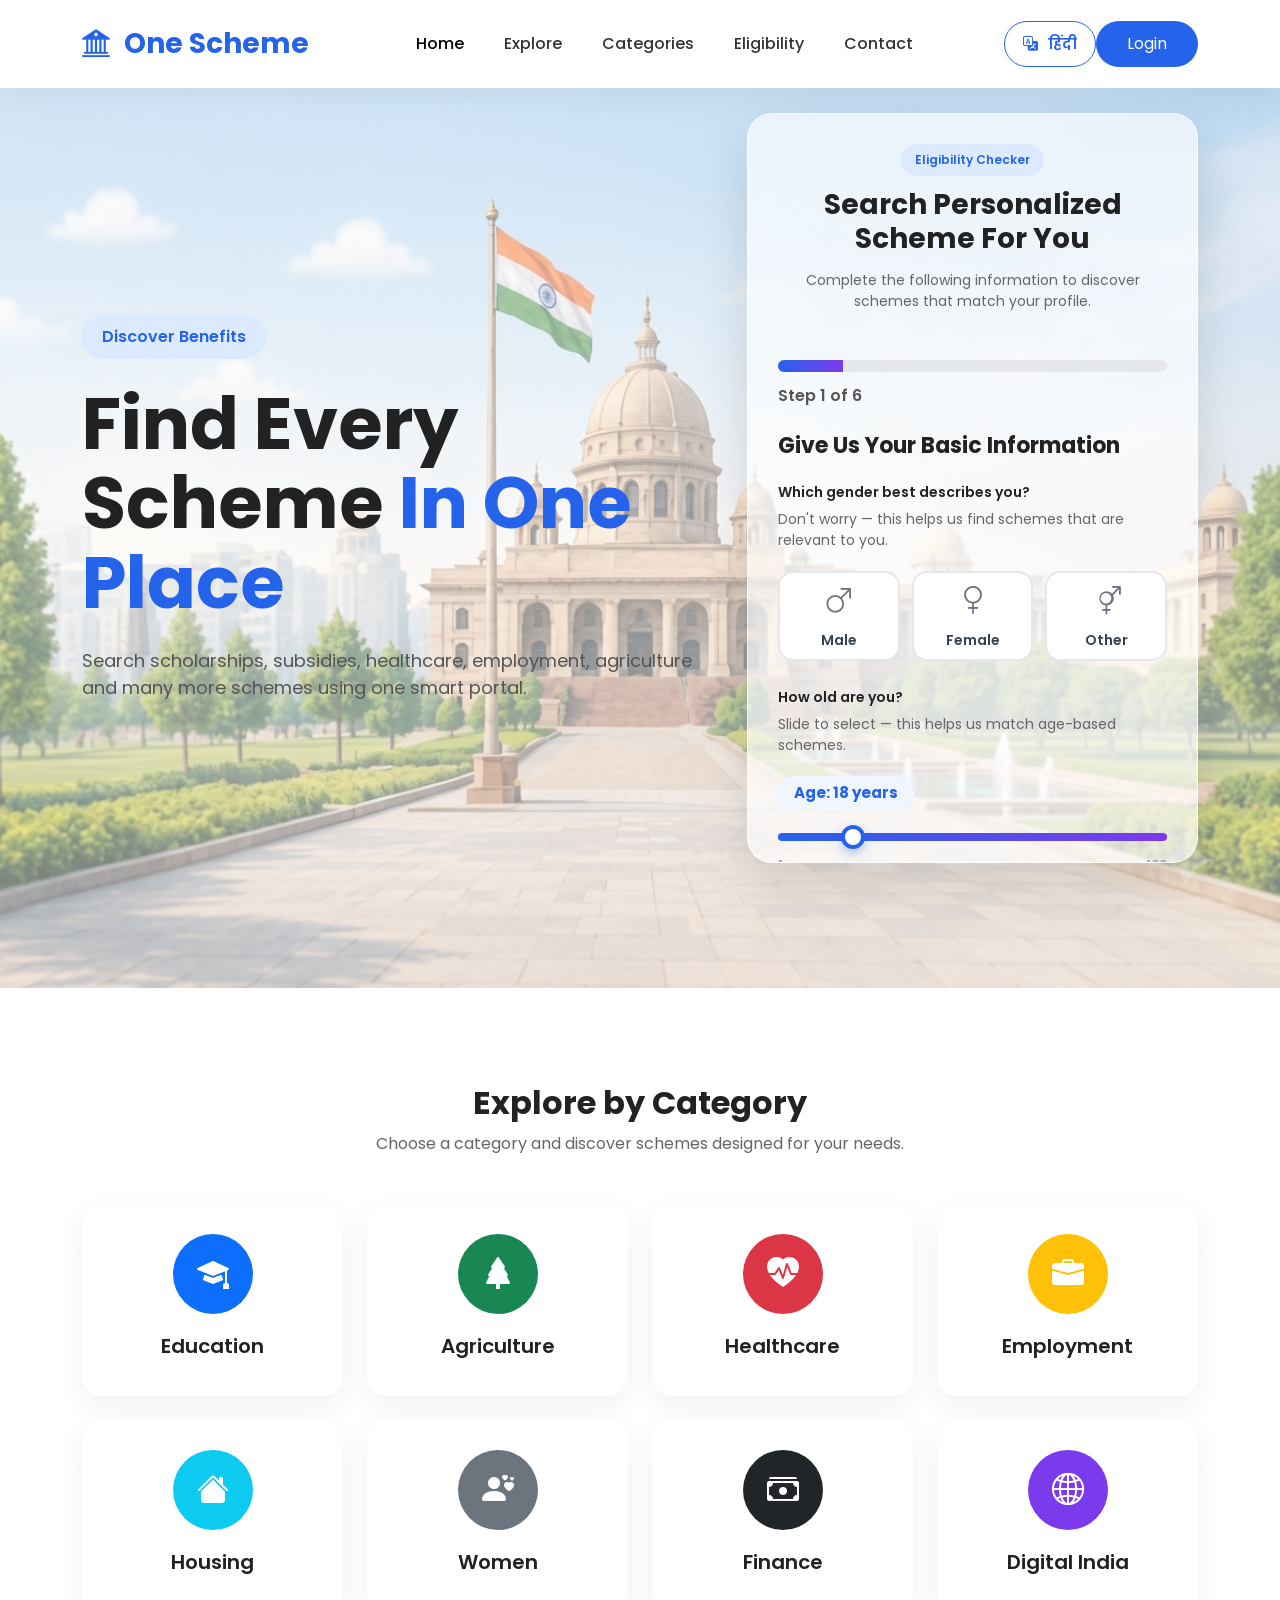
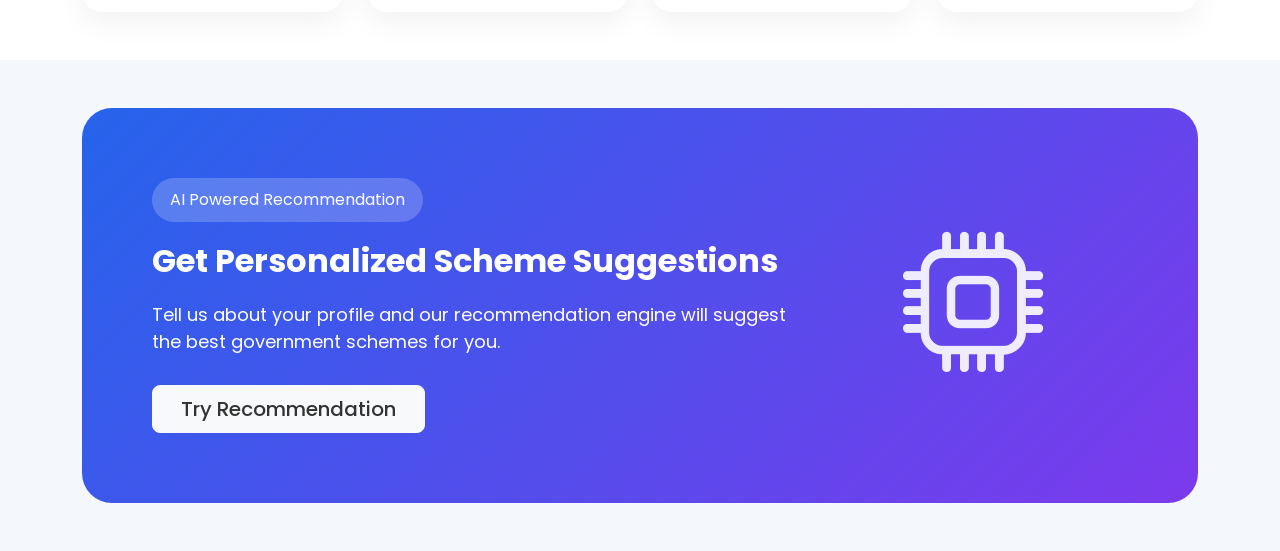
==== commit ed1831c7: "ver" ====
--- a/index.html
+++ b/index.html
@@ -4,8 +4,7 @@
 <head>
 
     <meta charset="UTF-8">
-    <meta name="viewport"
-          content="width=device-width, initial-scale=1.0">
+    <meta name="viewport" content="width=device-width, initial-scale=1.0">
 
     <title>One Nation One Scheme</title>
 
@@ -13,30 +12,24 @@
 
     <!-- Bootstrap -->
 
-    <link href="https://cdn.jsdelivr.net/npm/bootstrap@5.3.7/dist/css/bootstrap.min.css"
-          rel="stylesheet">
+    <link href="https://cdn.jsdelivr.net/npm/bootstrap@5.3.7/dist/css/bootstrap.min.css" rel="stylesheet">
 
     <!-- Bootstrap Icons -->
 
-    <link href="https://cdn.jsdelivr.net/npm/bootstrap-icons@1.11.3/font/bootstrap-icons.css"
-          rel="stylesheet">
+    <link href="https://cdn.jsdelivr.net/npm/bootstrap-icons@1.11.3/font/bootstrap-icons.css" rel="stylesheet">
 
     <!-- Google Font -->
 
-    <link rel="preconnect"
-          href="https://fonts.googleapis.com">
-
-    <link rel="preconnect"
-          href="https://fonts.gstatic.com"
-          crossorigin>
+    <link rel="preconnect" href="https://fonts.googleapis.com">
+
+    <link rel="preconnect" href="https://fonts.gstatic.com" crossorigin>
 
     <link href="https://fonts.googleapis.com/css2?family=Poppins:wght@300;400;500;600;700&display=swap"
-          rel="stylesheet">
+        rel="stylesheet">
 
     <!-- CSS -->
 
-    <link rel="stylesheet"
-          href="css/style.css">
+    <link rel="stylesheet" href="css/style.css">
 
     <link rel="stylesheet" href="css/eligibility.css">
     <link rel="stylesheet" href="css/auth.css">
@@ -55,8 +48,7 @@
 
         <div class="container">
 
-            <a class="navbar-brand logo"
-               href="#">
+            <a class="navbar-brand logo" href="#">
 
                 <i class="bi bi-bank2"></i>
 
@@ -64,16 +56,11 @@
 
             </a>
 
-            <button class="navbar-toggler"
-                    data-bs-toggle="collapse"
-                    data-bs-target="#menu">
-
-                <span class="navbar-toggler-icon"></span>
-
+            <button type="button" id="mobileHeaderSearch" class="mobile-header-search" aria-label="Search">
+                <i class="bi bi-search"></i>
             </button>
 
-            <div class="collapse navbar-collapse"
-                 id="menu">
+            <div class="collapse navbar-collapse" id="menu">
 
                 <ul class="navbar-nav mx-auto">
 
@@ -96,6 +83,15 @@
                     <li class="nav-item">
                         <a href="#" class="nav-link">Contact</a>
                     </li>
+
+                    <button id="savedSchemesNav" type="button" class="nav-link saved-schemes-nav"
+                        onclick="openSavedSchemes()">
+
+                        <i class="bi bi-heart"></i>
+                        Saved Schemes
+                        (<span id="savedCount">0</span>)
+
+                    </button>
 
                 </ul>
 
@@ -116,6 +112,24 @@
 
     </nav>
 
+    <!-- MOBILE SEARCH -->
+    <div id="mobileSearchPanel" class="mobile-search-panel">
+
+        <div class="search-box">
+
+            <input type="text" id="homeSearch" class="form-control" placeholder="Search any scheme..."
+                autocomplete="off">
+
+            <button type="button" id="searchBtn" aria-label="Search">
+                <i class="bi bi-search"></i>
+            </button>
+
+        </div>
+
+        <div id="searchResults" class="search-results"></div>
+
+    </div>
+
     <!-- Hero -->
 
     <section class="hero">
@@ -147,18 +161,26 @@
 
                     </p>
 
+                    <a href="pages/eligibility.html" class="mobile-eligibility-arrow"
+                        aria-label="Open Eligibility Checker">
+                        <span>Check Your Eligibility</span>
+                        <i class="bi bi-arrow-right"></i>
+                    </a>
+
                 </div>
+
+
 
                 <!-- RIGHT SIDE - EXISTING ELIGIBILITY FORM -->
                 <div class="col-lg-5">
 
                     <div id="eligibilityContainer"></div>
 
-                    </div>
-
                 </div>
 
             </div>
+
+        </div>
 
         </div>
 
@@ -168,660 +190,1235 @@
      Quick Categories
 ======================= -->
 
-<section class="categories py-5">
-
-    <div class="container">
-
-        <div class="search-box">
-
-            <input
-                type="text"
-                id="homeSearch"
-                class="form-control"
-                placeholder="Search any scheme...">
-
-            <button>
-
-                <i class="bi bi-search"></i>
-
-            </button>
+    <section class="categories py-5">
+        <div class="container">
+
+            <br><br>
+            <div class="section-title text-center mb-5">
+
+                <h2>Explore by Category</h2>
+
+                <p>Choose a category and discover schemes designed for your needs.</p>
+
+            </div>
+
+            <div class="row g-4">
+
+                <div class="col-lg-3 col-md-6">
+                    <a href="pages/explore.html?category=Education" class="category-link">
+                        <div class="category-card">
+                            <div class="category-icon bg-primary">
+                                <i class="bi bi-mortarboard-fill"></i>
+                            </div>
+                            <h5>Education</h5>
+                        </div>
+                    </a>
+                </div>
+
+                <div class="col-lg-3 col-md-6">
+                    <a href="pages/explore.html?category=Agriculture" class="category-link">
+                        <div class="category-card">
+                            <div class="category-icon bg-success">
+                                <i class="bi bi-tree-fill"></i>
+                            </div>
+                            <h5>Agriculture</h5>
+                        </div>
+                    </a>
+                </div>
+
+                <div class="col-lg-3 col-md-6">
+                    <a href="pages/explore.html?category=Healthcare" class="category-link">
+                        <div class="category-card">
+                            <div class="category-icon bg-danger">
+                                <i class="bi bi-heart-pulse-fill"></i>
+                            </div>
+                            <h5>Healthcare</h5>
+                        </div>
+                    </a>
+                </div>
+
+                <div class="col-lg-3 col-md-6">
+                    <a href="pages/explore.html?category=Employment" class="category-link">
+                        <div class="category-card">
+                            <div class="category-icon bg-warning">
+                                <i class="bi bi-briefcase-fill"></i>
+                            </div>
+                            <h5>Employment</h5>
+                        </div>
+                    </a>
+                </div>
+
+                <div class="col-lg-3 col-md-6">
+                    <a href="pages/explore.html?category=Housing" class="category-link">
+                        <div class="category-card">
+                            <div class="category-icon bg-info">
+                                <i class="bi bi-house-fill"></i>
+                            </div>
+                            <h5>Housing</h5>
+                        </div>
+                    </a>
+                </div>
+
+                <div class="col-lg-3 col-md-6">
+                    <a href="pages/explore.html?category=Women" class="category-link">
+                        <div class="category-card">
+                            <div class="category-icon bg-secondary">
+                                <i class="bi bi-person-hearts"></i>
+                            </div>
+                            <h5>Women</h5>
+                        </div>
+                    </a>
+                </div>
+
+                <div class="col-lg-3 col-md-6">
+                    <a href="pages/explore.html?category=Finance" class="category-link">
+                        <div class="category-card">
+                            <div class="category-icon bg-dark">
+                                <i class="bi bi-cash-stack"></i>
+                            </div>
+                            <h5>Finance</h5>
+                        </div>
+                    </a>
+                </div>
+
+                <div class="col-lg-3 col-md-6">
+                    <a href="pages/explore.html?category=Digital+India" class="category-link">
+                        <div class="category-card">
+                            <div class="category-icon" style="background:#7C3AED;">
+                                <i class="bi bi-globe2"></i>
+                            </div>
+                            <h5>Digital India</h5>
+                        </div>
+                    </a>
+                </div>
+
+            </div>
 
         </div>
 
-        <div id="searchResults" class="search-results"></div>
-
-        <br><br>
-        <div class="section-title text-center mb-5">
-
-            <h2>Explore by Category</h2>
-
-            <p>Choose a category and discover schemes designed for your needs.</p>
-
-        </div>
-
-        <div class="row g-4">
-
-            <div class="col-lg-3 col-md-6">
-                <a href="pages/explore.html?category=Education" class="category-link">
-                    <div class="category-card">
-                        <div class="category-icon bg-primary">
-                            <i class="bi bi-mortarboard-fill"></i>
-                        </div>
-                        <h5>Education</h5>
-                    </div>
-                </a>
-            </div>
-
-            <div class="col-lg-3 col-md-6">
-                <a href="pages/explore.html?category=Agriculture" class="category-link">
-                <div class="category-card">
-                    <div class="category-icon bg-success">
-                        <i class="bi bi-tree-fill"></i>
-                    </div>
-                    <h5>Agriculture</h5>
-                </div>
-            </a>
-            </div>
-
-            <div class="col-lg-3 col-md-6">
-                <a href="pages/explore.html?category=Healthcare" class="category-link">
-                    <div class="category-card">
-                        <div class="category-icon bg-danger">
-                            <i class="bi bi-heart-pulse-fill"></i>
-                        </div>
-                        <h5>Healthcare</h5>
-                    </div>
-                </a>
-            </div>
-
-            <div class="col-lg-3 col-md-6">
-                <a href="pages/explore.html?category=Employment" class="category-link">
-                    <div class="category-card">
-                        <div class="category-icon bg-warning">
-                            <i class="bi bi-briefcase-fill"></i>
-                        </div>
-                        <h5>Employment</h5>
-                    </div>
-                </a>
-            </div>
-
-            <div class="col-lg-3 col-md-6">
-                <a href="pages/explore.html?category=Housing" class="category-link">
-                    <div class="category-card">
-                        <div class="category-icon bg-info">
-                            <i class="bi bi-house-fill"></i>
-                        </div>
-                        <h5>Housing</h5>
-                    </div>
-                </a>
-            </div>
-
-            <div class="col-lg-3 col-md-6">
-                <a href="pages/explore.html?category=Women" class="category-link">
-                    <div class="category-card">
-                        <div class="category-icon bg-secondary">
-                            <i class="bi bi-person-hearts"></i>
-                        </div>
-                        <h5>Women</h5>
-                    </div>
-                </a>
-            </div>
-
-            <div class="col-lg-3 col-md-6">
-                <a href="pages/explore.html?category=Finance" class="category-link">
-                    <div class="category-card">
-                        <div class="category-icon bg-dark">
-                            <i class="bi bi-cash-stack"></i>
-                        </div>
-                        <h5>Finance</h5>
-                    </div>
-                </a>
-            </div>
-
-            <div class="col-lg-3 col-md-6">
-                <a href="pages/explore.html?category=Digital+India" class="category-link">
-                    <div class="category-card">
-                        <div class="category-icon" style="background:#7C3AED;">
-                            <i class="bi bi-globe2"></i>
-                        </div>
-                        <h5>Digital India</h5>
-                    </div>
-                </a>
-            </div>
-
-        </div>
-
-    </div>
-
-</section>
-
-<!-- =======================
+    </section>
+
+    <!-- =======================
      Featured Schemes
 ======================= -->
 
 
 
-<!-- =======================
+    <!-- =======================
      AI Recommendation
 ======================= -->
 
-<section class="ai-section py-5">
-
-    <div class="container">
-
-        <div class="ai-box">
-
-            <div class="row align-items-center">
-
-                <div class="col-lg-8">
-
-                    <span class="ai-badge">
-
-                        AI Powered Recommendation
-
-                    </span>
-
-                    <h2>
-
-                        Get Personalized Scheme Suggestions
-
-                    </h2>
-
-                    <p>
-
-                        Tell us about your profile and our recommendation engine
-                        will suggest the best government schemes for you.
-
-                    </p>
-
-                    <button class="btn btn-light btn-lg">
-
-                        <a href="pages/eligibility.html" class="nav-link">Try Recommendation</a>
-
-                    </button>
+    <section class="ai-section py-5">
+
+        <div class="container">
+
+            <div class="ai-box">
+
+                <div class="row align-items-center">
+
+                    <div class="col-lg-8">
+
+                        <span class="ai-badge">
+
+                            AI Powered Recommendation
+
+                        </span>
+
+                        <h2>
+
+                            Get Personalized Scheme Suggestions
+
+                        </h2>
+
+                        <p>
+
+                            Tell us about your profile and our recommendation engine
+                            will suggest the best government schemes for you.
+
+                        </p>
+
+                        <button class="btn btn-light btn-lg">
+
+                            <a href="pages/eligibility.html" class="nav-link">Try Recommendation</a>
+
+                        </button>
+
+                    </div>
+
+                    <div class="col-lg-4 text-center">
+
+                        <i class="bi bi-cpu ai-icon"></i>
+
+                    </div>
 
                 </div>
 
-                <div class="col-lg-4 text-center">
-
-                    <i class="bi bi-cpu ai-icon"></i>
-
-                </div>
-
             </div>
 
         </div>
 
-    </div>
-
-</section>
-
-<!-- =======================
+    </section>
+
+    <!-- =======================
      AUTH MODAL (Login / Register)
      User | Scheme Provider | Platform Admin
 ======================= -->
 
-<div class="modal fade" id="authModal" tabindex="-1" aria-hidden="true">
-    <div class="modal-dialog modal-dialog-centered modal-lg">
-        <div class="modal-content">
-
-            <div class="modal-header">
-                <h5 class="modal-title">
-                    <button type="button" id="authBackBtn" class="auth-back-btn" style="visibility:hidden;">
-                        <i class="bi bi-arrow-left"></i>
-                    </button>
-                    <span id="authModalTitleText">Login / Register</span>
-                </h5>
-                <button type="button" class="btn-close" data-bs-dismiss="modal"></button>
-            </div>
-
-            <div class="modal-body">
-
-                <!-- STEP: ROLE SELECTION -->
-                <div class="auth-step active" id="authStep-role">
-                    <p class="auth-subtitle">Choose how you'd like to continue.</p>
-
-                    <div class="role-grid">
-
-                        <button type="button" class="role-card" onclick="goToStep('user-auth')">
-                            <span class="role-emoji">👤</span>
-                            <span class="role-text">
-                                <h6>User</h6>
-                                <p>Search schemes, check eligibility and save favourites.</p>
-                            </span>
+    <div class="modal fade" id="authModal" tabindex="-1" aria-hidden="true">
+        <div class="modal-dialog modal-dialog-centered modal-lg">
+            <div class="modal-content">
+
+                <div class="modal-header">
+                    <h5 class="modal-title">
+                        <button type="button" id="authBackBtn" class="auth-back-btn" style="visibility:hidden;">
+                            <i class="bi bi-arrow-left"></i>
                         </button>
-
-                        <button type="button" class="role-card" onclick="goToStep('provider-orgtype')">
-                            <span class="role-emoji">🏛️</span>
-                            <span class="role-text">
-                                <h6>Scheme Provider</h6>
-                                <p>Government, Private or NGO organizations that publish schemes.</p>
-                            </span>
-                        </button>
-
-                        <button type="button" class="role-card" onclick="goToStep('admin-login')">
-                            <span class="role-emoji">🛡️</span>
-                            <span class="role-text">
-                                <h6>Platform Admin</h6>
-                                <p>Internal, invite-only access for platform administrators.</p>
-                            </span>
-                        </button>
-
+                        <span id="authModalTitleText">Login / Register</span>
+                    </h5>
+                    <button type="button" class="btn-close" data-bs-dismiss="modal"></button>
+                </div>
+
+                <div class="modal-body">
+
+                    <!-- STEP: ROLE SELECTION -->
+                    <div class="auth-step active" id="authStep-role">
+                        <p class="auth-subtitle">Choose how you'd like to continue.</p>
+
+                        <div class="role-grid">
+
+                            <button type="button" class="role-card" onclick="goToStep('user-auth')">
+                                <span class="role-emoji">👤</span>
+                                <span class="role-text">
+                                    <h6>User</h6>
+                                    <p>Search schemes, check eligibility and save favourites.</p>
+                                </span>
+                            </button>
+
+                            <button type="button" class="role-card" onclick="goToStep('provider-orgtype')">
+                                <span class="role-emoji">🏛️</span>
+                                <span class="role-text">
+                                    <h6>Scheme Provider</h6>
+                                    <p>Government, Private or NGO organizations that publish schemes.</p>
+                                </span>
+                            </button>
+
+                            <button type="button" class="role-card" onclick="goToStep('admin-login')">
+                                <span class="role-emoji">🛡️</span>
+                                <span class="role-text">
+                                    <h6>Platform Admin</h6>
+                                    <p>Internal, invite-only access for platform administrators.</p>
+                                </span>
+                            </button>
+
+                        </div>
                     </div>
-                </div>
-
-                <!-- STEP: USER - SIGN IN / CREATE ACCOUNT -->
-                <div class="auth-step" id="authStep-user-auth">
-
-                    <div class="auth-tabs">
-                        <button type="button" class="auth-tab-btn active" data-tab="signin">Sign In</button>
-                        <button type="button" class="auth-tab-btn" data-tab="create">Create Account</button>
+
+                    <!-- STEP: USER - SIGN IN / CREATE ACCOUNT -->
+                    <div class="auth-step" id="authStep-user-auth">
+
+                        <div class="auth-tabs">
+                            <button type="button" class="auth-tab-btn active" data-tab="signin">Sign In</button>
+                            <button type="button" class="auth-tab-btn" data-tab="create">Create Account</button>
+                        </div>
+
+                        <!-- Sign In panel -->
+                        <div class="auth-panel active" data-panel="signin">
+
+                            <div class="auth-error text-danger small mb-2" id="signInError" style="display:none;"></div>
+
+                            <form id="signInForm">
+
+                                <label class="form-label">Email / Mobile</label>
+                                <input type="text" class="form-control" id="signInId"
+                                    placeholder="you@example.com or 98765 43210" required>
+
+                                <label class="form-label">Password</label>
+                                <div class="auth-password-wrap">
+                                    <input type="password" class="form-control" id="signInPassword"
+                                        placeholder="Enter your password" required>
+                                    <button type="button" class="auth-toggle-pw"
+                                        onclick="togglePasswordVisibility('signInPassword', this)">
+                                        <i class="bi bi-eye"></i>
+                                    </button>
+                                </div>
+
+                                <a class="auth-forgot-link" onclick="goToStep('user-forgot')">Forgot Password?</a>
+
+                                <button type="submit" class="auth-submit-btn">Sign In</button>
+
+                                <p class="auth-switch-line">
+                                    New here? <a onclick="switchUserTab('create')">Create Account</a>
+                                </p>
+
+                            </form>
+                        </div>
+
+                        <!-- Create Account panel -->
+                        <div class="auth-panel" data-panel="create">
+
+                            <div class="auth-error text-danger small mb-2" id="createAccountError"
+                                style="display:none;"></div>
+
+                            <form id="createAccountForm">
+
+                                <label class="form-label">Full Name</label>
+                                <input type="text" class="form-control" id="caName" placeholder="Your full name"
+                                    required>
+
+                                <label class="form-label">Email / Mobile</label>
+                                <input type="text" class="form-control" id="caEmail"
+                                    placeholder="you@example.com or 98765 43210" required>
+
+                                <label class="form-label">Password</label>
+                                <div class="auth-password-wrap">
+                                    <input type="password" class="form-control" id="caPassword"
+                                        placeholder="Create a password" required>
+                                    <button type="button" class="auth-toggle-pw"
+                                        onclick="togglePasswordVisibility('caPassword', this)">
+                                        <i class="bi bi-eye"></i>
+                                    </button>
+                                </div>
+
+                                <label class="form-label">State</label>
+                                <select class="form-select" id="caState" required></select>
+
+                                <button type="button" class="auth-optional-toggle" id="optionalToggleBtn"
+                                    onclick="toggleOptionalFields()">
+                                    <i class="bi bi-plus-circle"></i> Add optional profile information
+                                </button>
+
+                                <div class="auth-optional-fields" id="optionalProfileFields">
+
+                                    <label class="form-label">Date of Birth</label>
+                                    <input type="date" class="form-control" id="caDob">
+
+                                    <label class="form-label">Gender</label>
+                                    <select class="form-select" id="caGender">
+                                        <option value="">Prefer not to say</option>
+                                        <option>Male</option>
+                                        <option>Female</option>
+                                        <option>Other</option>
+                                    </select>
+
+                                    <label class="form-label">Occupation</label>
+                                    <input type="text" class="form-control" id="caOccupation"
+                                        placeholder="e.g. Student, Farmer, Business Owner">
+
+                                </div>
+
+                                <button type="submit" class="auth-submit-btn">Create Account</button>
+
+                                <p class="auth-switch-line">
+                                    Already have an account? <a onclick="switchUserTab('signin')">Sign In</a>
+                                </p>
+
+                            </form>
+                        </div>
+
                     </div>
 
-                    <!-- Sign In panel -->
-                    <div class="auth-panel active" data-panel="signin">
-
-                        <div class="auth-error text-danger small mb-2" id="signInError" style="display:none;"></div>
-
-                        <form id="signInForm">
-
+                    <!-- STEP: USER - FORGOT PASSWORD -->
+                    <div class="auth-step" id="authStep-user-forgot">
+                        <p class="auth-subtitle">Enter your registered Email or Mobile number and we'll send you reset
+                            instructions.</p>
+
+                        <div class="auth-error text-danger small mb-2" id="forgotError" style="display:none;"></div>
+
+                        <div class="alert alert-success small" id="forgotSuccessMsg" style="display:none;">
+                            If an account exists with those details, reset instructions have been sent.
+                        </div>
+
+                        <form id="forgotForm">
                             <label class="form-label">Email / Mobile</label>
-                            <input type="text" class="form-control" id="signInId" placeholder="you@example.com or 98765 43210" required>
+                            <input type="text" class="form-control" id="forgotIdInput"
+                                placeholder="you@example.com or 98765 43210" required>
+                            <button type="submit" class="auth-submit-btn">Send Reset Instructions</button>
+                        </form>
+                    </div>
+
+                    <!-- STEP: SCHEME PROVIDER - ORG TYPE -->
+                    <div class="auth-step" id="authStep-provider-orgtype">
+                        <p class="auth-subtitle">What type of organization are you representing?</p>
+
+                        <div class="orgtype-grid">
+
+                            <button type="button" class="orgtype-card" onclick="selectOrgType('gov', this)">
+                                <span class="orgtype-emoji">🏛️</span>
+                                <span class="orgtype-label">Government Organization</span>
+                            </button>
+
+                            <button type="button" class="orgtype-card" onclick="selectOrgType('private', this)">
+                                <span class="orgtype-emoji">🏢</span>
+                                <span class="orgtype-label">Private Organization</span>
+                            </button>
+
+                            <button type="button" class="orgtype-card" onclick="selectOrgType('ngo', this)">
+                                <span class="orgtype-emoji">🤝</span>
+                                <span class="orgtype-label">NGO / Other Organization</span>
+                            </button>
+
+                            <button type="button" class="orgtype-card" onclick="selectOrgType('other', this)">
+                                <span class="orgtype-emoji">✏️</span>
+                                <span class="orgtype-label">Other</span>
+                            </button>
+
+                        </div>
+
+                        <div id="otherOrgTypeWrap" style="margin-top:18px;">
+                            <label class="form-label">Please specify your organization type</label>
+                            <input type="text" class="form-control" id="customOrgTypeInput"
+                                placeholder="e.g. Cooperative Society">
+                            <div class="auth-error text-danger small mb-2" id="customOrgTypeError"
+                                style="display:none;"></div>
+                            <button type="button" class="auth-submit-btn"
+                                onclick="continueWithCustomOrgType()">Continue</button>
+                        </div>
+
+                    </div>
+
+                    <!-- STEP: GOVERNMENT ORGANIZATION REGISTRATION -->
+                    <div class="auth-step" id="authStep-provider-form-gov">
+
+                        <div class="auth-error text-danger small mb-2" id="govFormError" style="display:none;"></div>
+
+                        <form id="govForm">
+
+                            <div class="auth-form-section-title">Organization Information</div>
+
+                            <label class="form-label">Organization / Department Name</label>
+                            <input type="text" class="form-control" id="govOrgName" required>
+
+                            <label class="form-label">Ministry / Department</label>
+                            <input type="text" class="form-control" id="govMinistry" required>
+
+                            <label class="form-label">State</label>
+                            <select class="form-select" id="govState" required></select>
+
+                            <label class="form-label">Official Website</label>
+                            <input type="url" class="form-control" id="govWebsite" placeholder="https://">
+
+                            <label class="form-label">Official Email</label>
+                            <input type="email" class="form-control" id="govEmail" required>
+
+                            <div class="auth-form-section-title">Representative Information</div>
+
+                            <label class="form-label">Full Name</label>
+                            <input type="text" class="form-control" id="govRepName" required>
+
+                            <label class="form-label">Designation</label>
+                            <input type="text" class="form-control" id="govDesignation" required>
+
+                            <label class="form-label">Official Contact Number</label>
+                            <input type="tel" class="form-control" id="govContact" required>
+
+                            <div class="auth-form-section-title">Verification Information</div>
+
+                            <label class="form-label">Organization Identification / Supporting Information</label>
+                            <input type="text" class="form-control" id="govOrgId"
+                                placeholder="e.g. Department ID, Notification No.">
+
+                            <label class="form-label">Official Email Verification</label>
+                            <input type="text" class="form-control" id="govEmailVerify"
+                                placeholder="Verification will be sent to your official email" readonly>
+
+                            <label class="form-label">Supporting Document (if required)</label>
+                            <input type="file" class="form-control" id="govDocument">
+
+                            <div class="auth-note-box">
+                                <i class="bi bi-info-circle"></i>
+                                <span>After submission your account status will be <strong>Verification
+                                        Pending</strong>. You will not receive publishing privileges until our team
+                                    verifies your organization.</span>
+                            </div>
+
+                            <button type="button" class="auth-submit-btn" onclick="goToSchemeAttributes('gov')">
+                                Next
+                                <i class="bi bi-arrow-right"></i>
+                            </button>
+
+                        </form>
+                    </div>
+
+                    <!-- STEP: PRIVATE ORGANIZATION REGISTRATION -->
+                    <div class="auth-step" id="authStep-provider-form-private">
+
+                        <div class="auth-error text-danger small mb-2" id="privateFormError" style="display:none;">
+                        </div>
+
+                        <form id="privateForm">
+
+                            <div class="auth-form-section-title">Organization Information</div>
+
+                            <label class="form-label">Organization Name</label>
+                            <input type="text" class="form-control" id="privOrgName" required>
+
+                            <label class="form-label">Organization Type</label>
+                            <input type="text" class="form-control" id="privOrgType"
+                                placeholder="e.g. Private Limited, LLP, Partnership" required>
+
+                            <label class="form-label">Registration Number</label>
+                            <input type="text" class="form-control" id="privRegNumber" required>
+
+                            <label class="form-label">Website</label>
+                            <input type="url" class="form-control" id="privWebsite" placeholder="https://">
+
+                            <label class="form-label">Official Email Address</label>
+                            <input type="email" class="form-control" id="privEmail" required>
+
+                            <div class="auth-form-section-title">Representative Information</div>
+
+                            <label class="form-label">Full Name</label>
+                            <input type="text" class="form-control" id="privRepName" required>
+
+                            <label class="form-label">Designation</label>
+                            <input type="text" class="form-control" id="privDesignation" required>
+
+                            <label class="form-label">Contact Number</label>
+                            <input type="tel" class="form-control" id="privContact" required>
+
+                            <div class="auth-form-section-title">Verification</div>
+
+                            <label class="form-label">Registration / Supporting Document</label>
+                            <input type="file" class="form-control" id="privDocument">
+
+                            <label class="form-label">Official Email Verification</label>
+                            <input type="text" class="form-control" id="privEmailVerify"
+                                placeholder="Verification will be sent to your official email" readonly>
+
+                            <div class="auth-note-box">
+                                <i class="bi bi-info-circle"></i>
+                                <span>After submission your account status will be <strong>Verification
+                                        Pending</strong>. You will not receive publishing privileges until our team
+                                    verifies your organization.</span>
+                            </div>
+
+                            <button type="button" class="auth-submit-btn" onclick="goToSchemeAttributes('private')">
+                                Next
+                                <i class="bi bi-arrow-right"></i>
+                            </button>
+
+                        </form>
+                    </div>
+
+                    <!-- STEP: NGO / OTHER ORGANIZATION REGISTRATION (also used for custom "Other" org type) -->
+                    <div class="auth-step" id="authStep-provider-form-ngo">
+
+                        <div class="auth-error text-danger small mb-2" id="ngoFormError" style="display:none;"></div>
+
+                        <form id="ngoForm">
+
+                            <div class="auth-form-section-title">Organization Information</div>
+
+                            <label class="form-label">Organization Name</label>
+                            <input type="text" class="form-control" id="ngoOrgName" required>
+
+                            <div id="ngoOrgTypeDropdownWrap">
+                                <label class="form-label">Organization Type</label>
+                                <select class="form-select" id="ngoOrgType" onchange="handleNgoOrgTypeChange(this)">
+                                    <option value="">Select organization type</option>
+                                    <option>NGO</option>
+                                    <option>Foundation</option>
+                                    <option>Educational Institution</option>
+                                    <option>Financial Institution</option>
+                                    <option>Corporate / CSR</option>
+                                    <option>Other</option>
+                                </select>
+                                <input type="text" class="form-control" id="ngoOtherTypeInput"
+                                    placeholder="Please specify organization type" style="display:none;">
+                            </div>
+
+                            <div id="ngoOrgTypeCustomWrap" style="display:none;">
+                                <label class="form-label">Organization Type</label>
+                                <input type="text" class="form-control" id="ngoOrgTypeCustomValue" readonly>
+                            </div>
+
+                            <label class="form-label">Registration Number</label>
+                            <input type="text" class="form-control" id="ngoRegNumber">
+
+                            <label class="form-label">Website</label>
+                            <input type="url" class="form-control" id="ngoWebsite" placeholder="https://">
+
+                            <label class="form-label">Official Email</label>
+                            <input type="email" class="form-control" id="ngoEmail" required>
+
+                            <div class="auth-form-section-title">Representative Information</div>
+
+                            <label class="form-label">Full Name</label>
+                            <input type="text" class="form-control" id="ngoRepName" required>
+
+                            <label class="form-label">Designation</label>
+                            <input type="text" class="form-control" id="ngoDesignation" required>
+
+                            <label class="form-label">Contact Number</label>
+                            <input type="tel" class="form-control" id="ngoContact" required>
+
+                            <div class="auth-form-section-title">Verification</div>
+
+                            <label class="form-label">Supporting Document</label>
+                            <input type="file" class="form-control" id="ngoDocument">
+
+                            <label class="form-label">Official Email Verification</label>
+                            <input type="text" class="form-control" id="ngoEmailVerify"
+                                placeholder="Verification will be sent to your official email" readonly>
+
+                            <div class="auth-note-box">
+                                <i class="bi bi-info-circle"></i>
+                                <span>After submission your account status will be <strong>Verification
+                                        Pending</strong>. You will not receive publishing privileges until our team
+                                    verifies your organization.</span>
+                            </div>
+
+                            <button type="button" class="auth-submit-btn" onclick="goToSchemeAttributes(
+        authState.providerOrgKind === 'other' ? 'other' : 'ngo'
+    )">
+                                Next
+                                <i class="bi bi-arrow-right"></i>
+                            </button>
+                        </form>
+                    </div>
+
+                    <!-- =========================================================
+     STEP: SCHEME ATTRIBUTES
+========================================================= -->
+                    <div class="auth-step" id="authStep-provider-scheme">
+
+                        <div class="auth-error text-danger small mb-2" id="schemeFormError" style="display:none;">
+                        </div>
+
+                        <form id="providerSchemeForm">
+
+                            <div class="auth-form-section-title">
+                                Scheme Information
+                            </div>
+
+                            <label class="form-label">
+                                Scheme Name
+                            </label>
+
+                            <input type="text" class="form-control" id="schemeNameInput"
+                                placeholder="e.g. HDFC Bank Parivartan ECSS" required>
+
+
+                            <label class="form-label">
+                                Scheme Type
+                            </label>
+
+                            <select class="form-select" id="schemeTypeInput" required>
+
+                                <option value="">
+                                    Select Scheme Type
+                                </option>
+
+                                <option value="Government">
+                                    Government
+                                </option>
+
+                                <option value="Private">
+                                    Private
+                                </option>
+
+                                <option value="CSR">
+                                    CSR
+                                </option>
+
+                            </select>
+
+
+                            <label class="form-label">
+                                Category
+                            </label>
+
+                            <select class="form-select" id="schemeCategoryInput" required>
+
+                                <option value="">
+                                    Select Category
+                                </option>
+
+                                <option>Education</option>
+                                <option>Agriculture</option>
+                                <option>Employment</option>
+                                <option>Finance</option>
+                                <option>Startup</option>
+                                <option>Healthcare</option>
+                                <option>Housing</option>
+                                <option>Women</option>
+
+                            </select>
+
+
+                            <label class="form-label">
+                                Occupation
+                            </label>
+
+                            <select class="form-select" id="schemeOccupationInput" required>
+
+                                <option value="">
+                                    Select Occupation
+                                </option>
+
+                                <option>Student</option>
+                                <option>Farmer</option>
+                                <option>Employee</option>
+                                <option>Self Employed</option>
+                                <option>Business Owner</option>
+                                <option>Unemployed</option>
+                                <option>Any</option>
+
+                            </select>
+
+
+                            <label class="form-label">
+                                State / UT
+                            </label>
+
+                            <select class="form-select" id="schemeStateInput" required>
+
+                            </select>
+
+
+                            <label class="form-label">
+                                Gender Eligibility
+                            </label>
+
+                            <select class="form-select" id="schemeGenderInput" required>
+
+                                <option value="">
+                                    Select Gender
+                                </option>
+
+                                <option>Any</option>
+                                <option>Male</option>
+                                <option>Female</option>
+                                <option>Other</option>
+
+                            </select>
+
+
+                            <div class="auth-form-section-title">
+                                Age & Income Eligibility
+                            </div>
+
+
+                            <div class="row">
+
+                                <div class="col-md-6">
+
+                                    <label class="form-label">
+                                        Minimum Age
+                                    </label>
+
+                                    <input type="number" class="form-control" id="schemeMinAgeInput" min="0" max="100"
+                                        value="0" required>
+
+                                </div>
+
+
+                                <div class="col-md-6">
+
+                                    <label class="form-label">
+                                        Maximum Age
+                                    </label>
+
+                                    <input type="number" class="form-control" id="schemeMaxAgeInput" min="0" max="100"
+                                        value="100" required>
+
+                                </div>
+
+                            </div>
+
+
+                            <label class="form-label">
+                                Maximum Annual Family Income
+                            </label>
+
+                            <input type="number" class="form-control" id="schemeIncomeInput" min="0"
+                                placeholder="Enter 0 if there is no income limit" required>
+
+
+                            <!-- =========================================================
+     STUDENT ELIGIBILITY
+========================================================= -->
+
+                            <div class="auth-form-section-title">
+                                Student Eligibility
+                            </div>
+
+                            <label class="form-label">
+                                Is this scheme for students?
+                            </label>
+
+                            <select class="form-select" id="schemeStudentInput" required>
+                                <option value="">Select</option>
+                                <option value="true">Yes</option>
+                                <option value="false">No</option>
+                            </select>
+
+
+                            <!-- STUDENT-SPECIFIC FIELDS -->
+
+                            <div id="studentEligibilityFields">
+
+                                <label class="form-label">
+                                    Student Type
+                                </label>
+
+                                <select class="form-select" id="schemeStudentTypeInput">
+                                    <option value="Any">Any</option>
+                                    <option>School Student</option>
+                                    <option>College Student</option>
+                                    <option>University Student</option>
+                                </select>
+
+
+                                <label class="form-label">
+                                    Academic Level
+                                </label>
+
+                                <select class="form-select" id="schemeAcademicLevelInput">
+                                    <option>Any</option>
+                                    <option>School</option>
+                                    <option>Undergraduate</option>
+                                    <option>Postgraduate</option>
+                                    <option>PhD</option>
+                                </select>
+
+
+                                <label class="form-label">
+                                    Course
+                                </label>
+
+                                <input type="text" class="form-control" id="schemeCourseInput"
+                                    placeholder="e.g. Engineering, Medical, Any">
+
+
+                                <label class="form-label">
+                                    Institution Type
+                                </label>
+
+                                <select class="form-select" id="schemeInstitutionInput">
+                                    <option>Any</option>
+                                    <option>Government</option>
+                                    <option>Private</option>
+                                    <option>Aided</option>
+                                </select>
+
+                            </div>
+
+
+                            <!-- =========================================================
+     DISABILITY ELIGIBILITY
+========================================================= -->
+
+                            <div class="auth-form-section-title">
+                                Disability Eligibility
+                            </div>
+
+                            <label class="form-label">
+                                Is disability eligibility required?
+                            </label>
+
+                            <select class="form-select" id="schemeDisabilityInput" required>
+                                <option value="">Select</option>
+                                <option value="false">No</option>
+                                <option value="true">Yes</option>
+                            </select>
+
+
+                            <!-- DISABILITY PERCENTAGE -->
+
+                            <div id="disabilityPercentageFields">
+
+                                <label class="form-label">
+                                    Minimum Disability Percentage
+                                </label>
+
+                                <input type="number" class="form-control" id="schemeDisabilityPercentageInput" min="0"
+                                    max="100" value="0">
+
+                            </div>
+
+
+                            <div class="auth-form-section-title">
+                                Scheme Benefit & Application
+                            </div>
+
+
+                            <label class="form-label">
+                                Benefit
+                            </label>
+
+                            <input type="text" class="form-control" id="schemeBenefitInput"
+                                placeholder="e.g. ₹15,000 - ₹75,000" required>
+
+
+                            <label class="form-label">
+                                Apply Mode
+                            </label>
+
+                            <select class="form-select" id="schemeApplyModeInput" required>
+
+                                <option value="">
+                                    Select Apply Mode
+                                </option>
+
+                                <option>Online</option>
+                                <option>Offline</option>
+                                <option>Online / Offline</option>
+
+                            </select>
+
+
+                            <label class="form-label">
+                                Official Scheme Website
+                            </label>
+
+                            <input type="url" class="form-control" id="schemeWebsiteInput" placeholder="https://"
+                                required>
+
+
+                            <label class="form-label">
+                                Application Deadline
+                            </label>
+
+                            <input type="date" class="form-control" id="schemeDeadlineInput">
+
+
+                            <div class="auth-form-section-title">
+                                Required Documents
+                            </div>
+
+
+                            <label class="form-label">
+                                Required Documents
+                            </label>
+
+                            <textarea class="form-control" id="schemeDocumentsInput" rows="6"
+                                placeholder="Enter one document per line&#10;Aadhaar Card&#10;Income Certificate&#10;Previous Year Marksheet&#10;Bank Account Details"
+                                required></textarea>
+
+
+                            <div class="auth-note-box">
+
+                                <i class="bi bi-info-circle"></i>
+
+                                <span>
+                                    Enter each required document on a separate line.
+                                    These documents will be displayed to users on the scheme details page.
+                                </span>
+
+                            </div>
+
+
+                            <div class="d-flex gap-2" style="margin-top:20px;">
+
+                                <button type="button" class="btn btn-outline-primary" onclick="goBack()">
+
+                                    <i class="bi bi-arrow-left"></i>
+                                    Back
+
+                                </button>
+
+
+                                <button type="submit" class="auth-submit-btn" style="flex:1;">
+
+                                    Submit Scheme
+                                    <i class="bi bi-check-circle"></i>
+
+                                </button>
+
+                            </div>
+
+                        </form>
+
+                    </div>
+
+                    <!-- =========================================================
+     VERIFICATION PENDING MODAL
+     ========================================================= -->
+
+                    <div class="modal fade" id="verificationPendingModal" tabindex="-1"
+                        aria-labelledby="verificationPendingModalLabel" aria-hidden="true">
+
+                        <div class="modal-dialog modal-dialog-centered">
+
+                            <div class="modal-content verification-modal">
+
+                                <div class="modal-body text-center p-5">
+
+                                    <!-- ICON -->
+                                    <div class="verification-icon">
+                                        <i class="bi bi-hourglass-split"></i>
+                                    </div>
+
+                                    <!-- TITLE -->
+                                    <h3 id="verificationPendingModalLabel">
+                                        Verification Pending
+                                    </h3>
+
+                                    <!-- MESSAGE -->
+                                    <p class="verification-message">
+                                        Your organization registration and scheme details
+                                        have been submitted successfully.
+                                    </p>
+
+                                    <p class="verification-message">
+                                        You will not receive publishing privileges until our
+                                        team verifies your organization.
+                                    </p>
+
+                                    <!-- STATUS -->
+                                    <div class="verification-status">
+                                        <i class="bi bi-clock"></i>
+                                        Verification in progress
+                                    </div>
+
+                                    <!-- BUTTON -->
+                                    <button type="button" class="btn btn-primary verification-btn"
+                                        data-bs-dismiss="modal">
+
+                                        <i class="bi bi-check-circle"></i>
+                                        Okay
+
+                                    </button>
+
+                                </div>
+
+                            </div>
+
+                        </div>
+
+                    </div>
+
+                    <!-- STEP: PROVIDER REGISTRATION SUBMITTED -->
+                    <div class="auth-step" id="authStep-provider-pending">
+                        <div class="auth-status-screen">
+                            <div class="auth-status-icon">
+                                <i class="bi bi-hourglass-split"></i>
+                            </div>
+                            <span class="auth-status-badge">Status: Verification Pending</span>
+                            <h5 id="pendingOrgSummary">Organization</h5>
+                            <p>Thank you for registering as a Scheme Provider. Your details have been submitted for
+                                review. You will <strong>not</strong> receive publishing privileges until our team
+                                verifies your organization — we'll notify you by email once verification is complete.
+                            </p>
+                            <button type="button" class="btn btn-primary" data-bs-dismiss="modal">Done</button>
+                        </div>
+                    </div>
+
+                    <!-- STEP: PLATFORM ADMIN LOGIN -->
+                    <div class="auth-step" id="authStep-admin-login">
+
+                        <div class="auth-admin-note">
+                            <i class="bi bi-shield-lock"></i>
+                            Platform Admin accounts are provisioned internally and cannot be created from this public
+                            page.
+                        </div>
+
+                        <div class="auth-error text-danger small mb-2" id="adminLoginError" style="display:none;"></div>
+
+                        <form id="adminLoginForm">
+
+                            <label class="form-label">Admin ID / Official Email</label>
+                            <input type="text" class="form-control" id="adminId" required>
 
                             <label class="form-label">Password</label>
                             <div class="auth-password-wrap">
-                                <input type="password" class="form-control" id="signInPassword" placeholder="Enter your password" required>
-                                <button type="button" class="auth-toggle-pw" onclick="togglePasswordVisibility('signInPassword', this)">
+                                <input type="password" class="form-control" id="adminPassword" required>
+                                <button type="button" class="auth-toggle-pw"
+                                    onclick="togglePasswordVisibility('adminPassword', this)">
                                     <i class="bi bi-eye"></i>
                                 </button>
                             </div>
 
-                            <a class="auth-forgot-link" onclick="goToStep('user-forgot')">Forgot Password?</a>
+                            <a class="auth-forgot-link"
+                                onclick="alert('Please contact the platform team to reset your admin password.')">Forgot
+                                Password?</a>
 
                             <button type="submit" class="auth-submit-btn">Sign In</button>
-
-                            <p class="auth-switch-line">
-                                New here? <a onclick="switchUserTab('create')">Create Account</a>
-                            </p>
 
                         </form>
                     </div>
 
-                    <!-- Create Account panel -->
-                    <div class="auth-panel" data-panel="create">
-
-                        <div class="auth-error text-danger small mb-2" id="createAccountError" style="display:none;"></div>
-
-                        <form id="createAccountForm">
-
-                            <label class="form-label">Full Name</label>
-                            <input type="text" class="form-control" id="caName" placeholder="Your full name" required>
-
-                            <label class="form-label">Email / Mobile</label>
-                            <input type="text" class="form-control" id="caEmail" placeholder="you@example.com or 98765 43210" required>
-
-                            <label class="form-label">Password</label>
-                            <div class="auth-password-wrap">
-                                <input type="password" class="form-control" id="caPassword" placeholder="Create a password" required>
-                                <button type="button" class="auth-toggle-pw" onclick="togglePasswordVisibility('caPassword', this)">
-                                    <i class="bi bi-eye"></i>
-                                </button>
-                            </div>
-
-                            <label class="form-label">State</label>
-                            <select class="form-select" id="caState" required></select>
-
-                            <button type="button" class="auth-optional-toggle" id="optionalToggleBtn" onclick="toggleOptionalFields()">
-                                <i class="bi bi-plus-circle"></i> Add optional profile information
-                            </button>
-
-                            <div class="auth-optional-fields" id="optionalProfileFields">
-
-                                <label class="form-label">Date of Birth</label>
-                                <input type="date" class="form-control" id="caDob">
-
-                                <label class="form-label">Gender</label>
-                                <select class="form-select" id="caGender">
-                                    <option value="">Prefer not to say</option>
-                                    <option>Male</option>
-                                    <option>Female</option>
-                                    <option>Other</option>
-                                </select>
-
-                                <label class="form-label">Occupation</label>
-                                <input type="text" class="form-control" id="caOccupation" placeholder="e.g. Student, Farmer, Business Owner">
-
-                            </div>
-
-                            <button type="submit" class="auth-submit-btn">Create Account</button>
-
-                            <p class="auth-switch-line">
-                                Already have an account? <a onclick="switchUserTab('signin')">Sign In</a>
-                            </p>
-
-                        </form>
-                    </div>
-
                 </div>
 
-                <!-- STEP: USER - FORGOT PASSWORD -->
-                <div class="auth-step" id="authStep-user-forgot">
-                    <p class="auth-subtitle">Enter your registered Email or Mobile number and we'll send you reset instructions.</p>
-
-                    <div class="auth-error text-danger small mb-2" id="forgotError" style="display:none;"></div>
-
-                    <div class="alert alert-success small" id="forgotSuccessMsg" style="display:none;">
-                        If an account exists with those details, reset instructions have been sent.
-                    </div>
-
-                    <form id="forgotForm">
-                        <label class="form-label">Email / Mobile</label>
-                        <input type="text" class="form-control" id="forgotIdInput" placeholder="you@example.com or 98765 43210" required>
-                        <button type="submit" class="auth-submit-btn">Send Reset Instructions</button>
-                    </form>
-                </div>
-
-                <!-- STEP: SCHEME PROVIDER - ORG TYPE -->
-                <div class="auth-step" id="authStep-provider-orgtype">
-                    <p class="auth-subtitle">What type of organization are you representing?</p>
-
-                    <div class="orgtype-grid">
-
-                        <button type="button" class="orgtype-card" onclick="selectOrgType('gov', this)">
-                            <span class="orgtype-emoji">🏛️</span>
-                            <span class="orgtype-label">Government Organization</span>
-                        </button>
-
-                        <button type="button" class="orgtype-card" onclick="selectOrgType('private', this)">
-                            <span class="orgtype-emoji">🏢</span>
-                            <span class="orgtype-label">Private Organization</span>
-                        </button>
-
-                        <button type="button" class="orgtype-card" onclick="selectOrgType('ngo', this)">
-                            <span class="orgtype-emoji">🤝</span>
-                            <span class="orgtype-label">NGO / Other Organization</span>
-                        </button>
-
-                        <button type="button" class="orgtype-card" onclick="selectOrgType('other', this)">
-                            <span class="orgtype-emoji">✏️</span>
-                            <span class="orgtype-label">Other</span>
-                        </button>
-
-                    </div>
-
-                    <div id="otherOrgTypeWrap" style="margin-top:18px;">
-                        <label class="form-label">Please specify your organization type</label>
-                        <input type="text" class="form-control" id="customOrgTypeInput" placeholder="e.g. Cooperative Society">
-                        <div class="auth-error text-danger small mb-2" id="customOrgTypeError" style="display:none;"></div>
-                        <button type="button" class="auth-submit-btn" onclick="continueWithCustomOrgType()">Continue</button>
-                    </div>
-
-                </div>
-
-                <!-- STEP: GOVERNMENT ORGANIZATION REGISTRATION -->
-                <div class="auth-step" id="authStep-provider-form-gov">
-
-                    <div class="auth-error text-danger small mb-2" id="govFormError" style="display:none;"></div>
-
-                    <form id="govForm">
-
-                        <div class="auth-form-section-title">Organization Information</div>
-
-                        <label class="form-label">Organization / Department Name</label>
-                        <input type="text" class="form-control" id="govOrgName" required>
-
-                        <label class="form-label">Ministry / Department</label>
-                        <input type="text" class="form-control" id="govMinistry" required>
-
-                        <label class="form-label">State</label>
-                        <select class="form-select" id="govState" required></select>
-
-                        <label class="form-label">Official Website</label>
-                        <input type="url" class="form-control" id="govWebsite" placeholder="https://">
-
-                        <label class="form-label">Official Email</label>
-                        <input type="email" class="form-control" id="govEmail" required>
-
-                        <div class="auth-form-section-title">Representative Information</div>
-
-                        <label class="form-label">Full Name</label>
-                        <input type="text" class="form-control" id="govRepName" required>
-
-                        <label class="form-label">Designation</label>
-                        <input type="text" class="form-control" id="govDesignation" required>
-
-                        <label class="form-label">Official Contact Number</label>
-                        <input type="tel" class="form-control" id="govContact" required>
-
-                        <div class="auth-form-section-title">Verification Information</div>
-
-                        <label class="form-label">Organization Identification / Supporting Information</label>
-                        <input type="text" class="form-control" id="govOrgId" placeholder="e.g. Department ID, Notification No.">
-
-                        <label class="form-label">Official Email Verification</label>
-                        <input type="text" class="form-control" id="govEmailVerify" placeholder="Verification will be sent to your official email" readonly>
-
-                        <label class="form-label">Supporting Document (if required)</label>
-                        <input type="file" class="form-control" id="govDocument">
-
-                        <div class="auth-note-box">
-                            <i class="bi bi-info-circle"></i>
-                            <span>After submission your account status will be <strong>Verification Pending</strong>. You will not receive publishing privileges until our team verifies your organization.</span>
-                        </div>
-
-                        <button type="submit" class="auth-submit-btn">Submit for Verification</button>
-
-                    </form>
-                </div>
-
-                <!-- STEP: PRIVATE ORGANIZATION REGISTRATION -->
-                <div class="auth-step" id="authStep-provider-form-private">
-
-                    <div class="auth-error text-danger small mb-2" id="privateFormError" style="display:none;"></div>
-
-                    <form id="privateForm">
-
-                        <div class="auth-form-section-title">Organization Information</div>
-
-                        <label class="form-label">Organization Name</label>
-                        <input type="text" class="form-control" id="privOrgName" required>
-
-                        <label class="form-label">Organization Type</label>
-                        <input type="text" class="form-control" id="privOrgType" placeholder="e.g. Private Limited, LLP, Partnership" required>
-
-                        <label class="form-label">Registration Number</label>
-                        <input type="text" class="form-control" id="privRegNumber" required>
-
-                        <label class="form-label">Website</label>
-                        <input type="url" class="form-control" id="privWebsite" placeholder="https://">
-
-                        <label class="form-label">Official Email Address</label>
-                        <input type="email" class="form-control" id="privEmail" required>
-
-                        <div class="auth-form-section-title">Representative Information</div>
-
-                        <label class="form-label">Full Name</label>
-                        <input type="text" class="form-control" id="privRepName" required>
-
-                        <label class="form-label">Designation</label>
-                        <input type="text" class="form-control" id="privDesignation" required>
-
-                        <label class="form-label">Contact Number</label>
-                        <input type="tel" class="form-control" id="privContact" required>
-
-                        <div class="auth-form-section-title">Verification</div>
-
-                        <label class="form-label">Registration / Supporting Document</label>
-                        <input type="file" class="form-control" id="privDocument">
-
-                        <label class="form-label">Official Email Verification</label>
-                        <input type="text" class="form-control" id="privEmailVerify" placeholder="Verification will be sent to your official email" readonly>
-
-                        <div class="auth-note-box">
-                            <i class="bi bi-info-circle"></i>
-                            <span>After submission your account status will be <strong>Verification Pending</strong>. You will not receive publishing privileges until our team verifies your organization.</span>
-                        </div>
-
-                        <button type="submit" class="auth-submit-btn">Submit for Verification</button>
-
-                    </form>
-                </div>
-
-                <!-- STEP: NGO / OTHER ORGANIZATION REGISTRATION (also used for custom "Other" org type) -->
-                <div class="auth-step" id="authStep-provider-form-ngo">
-
-                    <div class="auth-error text-danger small mb-2" id="ngoFormError" style="display:none;"></div>
-
-                    <form id="ngoForm">
-
-                        <div class="auth-form-section-title">Organization Information</div>
-
-                        <label class="form-label">Organization Name</label>
-                        <input type="text" class="form-control" id="ngoOrgName" required>
-
-                        <div id="ngoOrgTypeDropdownWrap">
-                            <label class="form-label">Organization Type</label>
-                            <select class="form-select" id="ngoOrgType" onchange="handleNgoOrgTypeChange(this)">
-                                <option value="">Select organization type</option>
-                                <option>NGO</option>
-                                <option>Foundation</option>
-                                <option>Educational Institution</option>
-                                <option>Financial Institution</option>
-                                <option>Corporate / CSR</option>
-                                <option>Other</option>
-                            </select>
-                            <input type="text" class="form-control" id="ngoOtherTypeInput" placeholder="Please specify organization type" style="display:none;">
-                        </div>
-
-                        <div id="ngoOrgTypeCustomWrap" style="display:none;">
-                            <label class="form-label">Organization Type</label>
-                            <input type="text" class="form-control" id="ngoOrgTypeCustomValue" readonly>
-                        </div>
-
-                        <label class="form-label">Registration Number</label>
-                        <input type="text" class="form-control" id="ngoRegNumber">
-
-                        <label class="form-label">Website</label>
-                        <input type="url" class="form-control" id="ngoWebsite" placeholder="https://">
-
-                        <label class="form-label">Official Email</label>
-                        <input type="email" class="form-control" id="ngoEmail" required>
-
-                        <div class="auth-form-section-title">Representative Information</div>
-
-                        <label class="form-label">Full Name</label>
-                        <input type="text" class="form-control" id="ngoRepName" required>
-
-                        <label class="form-label">Designation</label>
-                        <input type="text" class="form-control" id="ngoDesignation" required>
-
-                        <label class="form-label">Contact Number</label>
-                        <input type="tel" class="form-control" id="ngoContact" required>
-
-                        <div class="auth-form-section-title">Verification</div>
-
-                        <label class="form-label">Supporting Document</label>
-                        <input type="file" class="form-control" id="ngoDocument">
-
-                        <label class="form-label">Official Email Verification</label>
-                        <input type="text" class="form-control" id="ngoEmailVerify" placeholder="Verification will be sent to your official email" readonly>
-
-                        <div class="auth-note-box">
-                            <i class="bi bi-info-circle"></i>
-                            <span>After submission your account status will be <strong>Verification Pending</strong>. You will not receive publishing privileges until our team verifies your organization.</span>
-                        </div>
-
-                        <button type="submit" class="auth-submit-btn">Submit for Verification</button>
-
-                    </form>
-                </div>
-
-                <!-- STEP: PROVIDER REGISTRATION SUBMITTED -->
-                <div class="auth-step" id="authStep-provider-pending">
-                    <div class="auth-status-screen">
-                        <div class="auth-status-icon">
-                            <i class="bi bi-hourglass-split"></i>
-                        </div>
-                        <span class="auth-status-badge">Status: Verification Pending</span>
-                        <h5 id="pendingOrgSummary">Organization</h5>
-                        <p>Thank you for registering as a Scheme Provider. Your details have been submitted for review. You will <strong>not</strong> receive publishing privileges until our team verifies your organization — we'll notify you by email once verification is complete.</p>
-                        <button type="button" class="btn btn-primary" data-bs-dismiss="modal">Done</button>
-                    </div>
-                </div>
-
-                <!-- STEP: PLATFORM ADMIN LOGIN -->
-                <div class="auth-step" id="authStep-admin-login">
-
-                    <div class="auth-admin-note">
-                        <i class="bi bi-shield-lock"></i>
-                        Platform Admin accounts are provisioned internally and cannot be created from this public page.
-                    </div>
-
-                    <div class="auth-error text-danger small mb-2" id="adminLoginError" style="display:none;"></div>
-
-                    <form id="adminLoginForm">
-
-                        <label class="form-label">Admin ID / Official Email</label>
-                        <input type="text" class="form-control" id="adminId" required>
-
-                        <label class="form-label">Password</label>
-                        <div class="auth-password-wrap">
-                            <input type="password" class="form-control" id="adminPassword" required>
-                            <button type="button" class="auth-toggle-pw" onclick="togglePasswordVisibility('adminPassword', this)">
-                                <i class="bi bi-eye"></i>
-                            </button>
-                        </div>
-
-                        <a class="auth-forgot-link" onclick="alert('Please contact the platform team to reset your admin password.')">Forgot Password?</a>
-
-                        <button type="submit" class="auth-submit-btn">Sign In</button>
-
-                    </form>
-                </div>
-
             </div>
-
         </div>
     </div>
-</div>
-
-<script>
-fetch("pages/eligibility.html")
-    .then(response => response.text())
-    .then(html => {
-
-        const parser = new DOMParser();
-        const doc = parser.parseFromString(html, "text/html");
-
-        const wizard = doc.querySelector(".wizard-card");
-
-        if (wizard) {
-
-            document.getElementById("eligibilityContainer")
-                .appendChild(wizard);
-
-            // Load eligibility.js AFTER the form is inserted
-            const script = document.createElement("script");
-
-            script.src = "js/eligibility.js";
-
-            document.body.appendChild(script);
-        }
-
-    })
-    .catch(error => {
-        console.error("Error loading eligibility form:", error);
-    });
-</script>
-
-<script src="https://cdn.jsdelivr.net/npm/bootstrap@5.3.7/dist/js/bootstrap.bundle.min.js"></script>
-<script src="js/schemes.js"></script>
-<script src="js/script.js"></script>
-<script src="js/auth.js"></script>
-
-<div id="google_translate_element"></div>
-<script src="js/translate.js"></script>
-<script src="https://translate.google.com/translate_a/element.js?cb=googleTranslateElementInit"></script>
+
+
+
+    <script>
+        fetch("pages/eligibility.html")
+            .then(response => response.text())
+            .then(html => {
+
+                const parser = new DOMParser();
+                const doc = parser.parseFromString(html, "text/html");
+
+                const wizard = doc.querySelector(".wizard-card");
+
+                if (wizard) {
+
+                    document.getElementById("eligibilityContainer")
+                        .appendChild(wizard);
+
+                    // Load eligibility.js AFTER the form is inserted
+                    const script = document.createElement("script");
+
+                    script.src = "js/eligibility.js";
+
+                    document.body.appendChild(script);
+                }
+
+            })
+            .catch(error => {
+                console.error("Error loading eligibility form:", error);
+            });
+    </script>
+
+    <script>
+        document.addEventListener("DOMContentLoaded", function () {
+
+            const roleTab = document.getElementById("liquidRoleTab");
+            const roleLabel = document.getElementById("liquidRoleLabel");
+
+            if (!roleTab || !roleLabel) return;
+
+
+            /*
+             * Read logged-in user
+             */
+            let user = null;
+
+            try {
+                user = JSON.parse(
+                    localStorage.getItem("currentUser")
+                );
+            } catch (error) {
+                user = null;
+            }
+
+
+            /*
+             * No logged-in user
+             */
+            if (!user) {
+
+                roleTab.href = "pages/explore.html";
+
+                roleLabel.textContent = "Login";
+
+                const icon = roleTab.querySelector("i");
+
+                if (icon) {
+                    icon.className = "bi bi-person-fill";
+                }
+
+                return;
+            }
+
+
+            /*
+             * Get role
+             */
+            const role =
+                String(
+                    user.role ||
+                    user.userType ||
+                    user.accountType ||
+                    ""
+                ).toLowerCase();
+
+
+            /*
+             * NORMAL USER
+             */
+            if (
+                role === "user" ||
+                role === "regular" ||
+                role === "normal"
+            ) {
+
+                roleTab.href =
+                    "pages/explore.html?saved=true";
+
+                roleLabel.textContent =
+                    "Saved";
+
+                const icon =
+                    roleTab.querySelector("i");
+
+                if (icon) {
+                    icon.className =
+                        "bi bi-heart-fill";
+                }
+
+            }
+
+
+            /*
+             * SCHEME PROVIDER
+             */
+            else if (
+                role === "scheme provider" ||
+                role === "schemeprovider" ||
+                role === "provider"
+            ) {
+
+                roleTab.href =
+                    "pages/provider.html";
+
+                roleLabel.textContent =
+                    "My Schemes";
+
+                const icon =
+                    roleTab.querySelector("i");
+
+                if (icon) {
+                    icon.className =
+                        "bi bi-file-earmark-text-fill";
+                }
+
+            }
+
+
+            /*
+             * ADMIN
+             */
+            else if (
+                role === "admin" ||
+                role === "platform admin" ||
+                role === "platformadmin"
+            ) {
+
+                roleTab.href =
+                    "pages/admin.html";
+
+                roleLabel.textContent =
+                    "Admin";
+
+                const icon =
+                    roleTab.querySelector("i");
+
+                if (icon) {
+                    icon.className =
+                        "bi bi-shield-fill-check";
+                }
+
+            }
+
+        });
+    </script>
+
+    <script src="https://cdn.jsdelivr.net/npm/bootstrap@5.3.7/dist/js/bootstrap.bundle.min.js"></script>
+    <script src="js/schemes.js"></script>
+    <script src="js/script.js"></script>
+    <script src="js/auth.js"></script>
+    <script src="js/session.js"></script>
+
+    <div id="google_translate_element"></div>
+    <script src="js/translate.js"></script>
+    <script src="https://translate.google.com/translate_a/element.js?cb=googleTranslateElementInit"></script>
 
 
 </body>
--- a/css/style.css
+++ b/css/style.css
@@ -1,118 +1,116 @@
-*{
-margin:0;
-padding:0;
-box-sizing:border-box;
-font-family:'Poppins',sans-serif;
-}
-
-body{
-
-background:#F5F8FC;
-}
-
-.custom-navbar{
-
-padding:20px 0;
-background:white;
-box-shadow:0 10px 30px rgba(0,0,0,.05);
-position:sticky;
-top:0;
-z-index:999;
-}
-
-.logo{
-
-font-size:28px;
-font-weight:700;
-color:#2563EB;
-}
-
-.logo i{
-
-margin-right:10px;
-}
-
-.nav-link{
-
-font-weight:500;
-margin:0 12px;
-color:#333;
-transition:.3s;
-}
-
-.nav-link:hover{
-
-color:#2563EB;
-}
-
-.login-btn{
-
-background:#2563EB;
-color:white;
-padding:10px 30px;
-border-radius:40px;
-}
-
-.login-btn:hover{
-
-background:#0d4dd8;
-color:white;
-}
-
-.hero{
+* {
+    margin: 0;
+    padding: 0;
+    box-sizing: border-box;
+    font-family: 'Poppins', sans-serif;
+}
+
+body {
+
+    background: #F5F8FC;
+}
+
+.custom-navbar {
+
+    padding: 20px 0;
+    background: white;
+    box-shadow: 0 10px 30px rgba(0, 0, 0, .05);
+    position: sticky;
+    top: 0;
+    z-index: 999;
+}
+
+.logo {
+
+    font-size: 28px;
+    font-weight: 700;
+    color: #2563EB;
+}
+
+.logo i {
+
+    margin-right: 10px;
+}
+
+.nav-link {
+
+    font-weight: 500;
+    margin: 0 12px;
+    color: #333;
+    transition: .3s;
+}
+
+.nav-link:hover {
+
+    color: #2563EB;
+}
+
+.login-btn {
+
+    background: #2563EB;
+    color: white;
+    padding: 10px 30px;
+    border-radius: 40px;
+}
+
+.login-btn:hover {
+
+    background: #0d4dd8;
+    color: white;
+}
+
+.hero {
 
     min-height: 100vh;
 
-    display:flex;
-
-    align-items:center;
+    display: flex;
+
+    align-items: center;
 
     background:
-        linear-gradient(
-            rgba(255,255,255,0.5),
-            rgba(255,255,255,0.5)
-        ),
+        linear-gradient(rgba(255, 255, 255, 0.5),
+            rgba(255, 255, 255, 0.5)),
         url("../images/hero-bg.png");
 
-    background-size:cover;
-
-    background-position:center;
-
-    background-repeat:no-repeat;
-
-    position:relative;
-
-}
-
-.hero-badge{
-
-background:#DBEAFE;
-color:#2563EB;
-padding:10px 20px;
-border-radius:30px;
-font-weight:600;
-display:inline-block;
-margin-bottom:25px;
-}
-
-.hero h1{
-
-font-size:72px;
-font-weight:700;
-line-height:1.1;
-margin-bottom:25px;
-}
-
-.hero h1 span{
-
-color:#2563EB;
-}
-
-.hero p{
-
-font-size:18px;
-color:#555;
-margin-bottom:35px;
+    background-size: cover;
+
+    background-position: center;
+
+    background-repeat: no-repeat;
+
+    position: relative;
+
+}
+
+.hero-badge {
+
+    background: #DBEAFE;
+    color: #2563EB;
+    padding: 10px 20px;
+    border-radius: 30px;
+    font-weight: 600;
+    display: inline-block;
+    margin-bottom: 25px;
+}
+
+.hero h1 {
+
+    font-size: 72px;
+    font-weight: 700;
+    line-height: 1.1;
+    margin-bottom: 25px;
+}
+
+.hero h1 span {
+
+    color: #2563EB;
+}
+
+.hero p {
+
+    font-size: 18px;
+    color: #555;
+    margin-bottom: 35px;
 }
 
 .home-search-container {
@@ -126,278 +124,278 @@
     background: white;
     border-radius: 50px;
     padding: 8px;
-    box-shadow: 0 15px 35px rgba(0,0,0,.08);
+    box-shadow: 0 15px 35px rgba(0, 0, 0, .08);
     margin-bottom: 0;
 }
 
-.search-box input{
-
-border:none;
-flex:1;
-padding:12px 20px;
-outline:none;
-border-radius:50px;
-}
-
-.search-box button{
-
-width:55px;
-height:55px;
-border:none;
-background:#2563EB;
-border-radius:50%;
-color:white;
-}
-
-.hero-tags span{
-
-    display:inline-block;
-    background:white;
-    padding:12px 22px;
-    border-radius:30px;
-    margin:8px;
-    font-weight:500;
-    box-shadow:0 8px 20px rgba(0,0,0,.08);
-    transition:.3s;
-}
-
-.hero-tags span:hover{
-
-    background:#2563EB;
-    color:white;
-    transform:translateY(-4px);
-}
-
-.hero-content{
-
-    background:rgba(255,255,255,.25);
-    backdrop-filter:blur(10px);
-    padding:40px;
-    border-radius:30px;
+.search-box input {
+
+    border: none;
+    flex: 1;
+    padding: 12px 20px;
+    outline: none;
+    border-radius: 50px;
+}
+
+.search-box button {
+
+    width: 55px;
+    height: 55px;
+    border: none;
+    background: #2563EB;
+    border-radius: 50%;
+    color: white;
+}
+
+.hero-tags span {
+
+    display: inline-block;
+    background: white;
+    padding: 12px 22px;
+    border-radius: 30px;
+    margin: 8px;
+    font-weight: 500;
+    box-shadow: 0 8px 20px rgba(0, 0, 0, .08);
+    transition: .3s;
+}
+
+.hero-tags span:hover {
+
+    background: #2563EB;
+    color: white;
+    transform: translateY(-4px);
+}
+
+.hero-content {
+
+    background: rgba(255, 255, 255, .25);
+    backdrop-filter: blur(10px);
+    padding: 40px;
+    border-radius: 30px;
 }
 
 /* ==============================
    HOME SEARCH
 ============================== */
-.search-box{
-    position:relative;
-}
-
-.search-results{
-    position:absolute;
-    width:100%;
-    background:white;
-    margin-top:10px;
-    border-radius:15px;
-    box-shadow:0 15px 40px rgba(0,0,0,.15);
-    z-index:999;
-    display:none;
-    max-height:350px;
-    overflow-y:auto;
-}
-
-.search-item{
-    padding:15px 20px;
-    cursor:pointer;
-    border-bottom:1px solid #eee;
-    transition:.3s;
-}
-
-.search-item:hover{
-    background:#EFF6FF;
-}
-
-.search-item h6{
-    margin-bottom:5px;
-    font-weight:600;
-}
-
-.search-item small{
-    color:#666;
-}
-
-.section-title h2{
-
-font-weight:700;
-margin-bottom:10px;
-}
-
-.section-title p{
-
-color:#666;
-}
-
-.categories{
-
-background:#fff;
+.search-box {
+    position: relative;
+}
+
+.search-results {
+    position: absolute;
+    width: 100%;
+    background: white;
+    margin-top: 10px;
+    border-radius: 15px;
+    box-shadow: 0 15px 40px rgba(0, 0, 0, .15);
+    z-index: 999;
+    display: none;
+    max-height: 350px;
+    overflow-y: auto;
+}
+
+.search-item {
+    padding: 15px 20px;
+    cursor: pointer;
+    border-bottom: 1px solid #eee;
+    transition: .3s;
+}
+
+.search-item:hover {
+    background: #EFF6FF;
+}
+
+.search-item h6 {
+    margin-bottom: 5px;
+    font-weight: 600;
+}
+
+.search-item small {
+    color: #666;
+}
+
+.section-title h2 {
+
+    font-weight: 700;
+    margin-bottom: 10px;
+}
+
+.section-title p {
+
+    color: #666;
+}
+
+.categories {
+
+    background: #fff;
 }
 
 /* Personalized Scheme Button */
-.personalized-btn{
-
-    background: linear-gradient(135deg,#2563EB,#7C3AED);
-    color:white;
-    border:none;
-    padding:18px 40px;
-    border-radius:50px;
-    font-size:18px;
-    font-weight:600;
-    transition:.4s;
-    box-shadow:0 15px 35px rgba(37,99,235,.35);
-}
-
-.personalized-btn i{
-
-    margin-right:10px;
-    font-size:20px;
-}
-
-.personalized-btn:hover{
-
-    transform:translateY(-5px);
-    box-shadow:0 20px 45px rgba(37,99,235,.45);
-    background:linear-gradient(135deg,#1D4ED8,#6D28D9);
-}
-
-.category-link{
-
-    text-decoration:none;
-
-    color:inherit;
-
-    display:block;
-
-}
-
-.category-card{
-
-background:white;
-border-radius:20px;
-padding:30px;
-text-align:center;
-transition:.4s;
-cursor:pointer;
-box-shadow:0 10px 30px rgba(0,0,0,.06);
-
-}
-
-.category-card:hover{
-
-transform:translateY(-10px);
-
-box-shadow:0 25px 45px rgba(0,0,0,.15);
-
-}
-
-.category-icon{
-
-width:80px;
-height:80px;
-border-radius:50%;
-display:flex;
-align-items:center;
-justify-content:center;
-margin:auto;
-color:white;
-font-size:32px;
-margin-bottom:20px;
-
-}
-
-.category-card h5{
-
-font-weight:600;
-
-}
-
-.featured{
-
-background:#F8FAFC;
-
-}
-
-.scheme-card{
-
-background:white;
-padding:35px;
-border-radius:20px;
-transition:.4s;
-height:100%;
-box-shadow:0 15px 35px rgba(0,0,0,.06);
-
-}
-
-.scheme-card:hover{
-
-transform:translateY(-8px);
-
-}
-
-.scheme-card h4{
-
-font-weight:600;
-margin-bottom:15px;
-
-}
-
-.scheme-card p{
-
-color:#666;
-
-}
-
-.scheme-footer{
-
-display:flex;
-justify-content:space-between;
-align-items:center;
-margin-top:30px;
-
-}
-
-.ai-section{
-
-padding-bottom:100px;
-
-}
-
-.ai-box{
-
-background:linear-gradient(135deg,#2563EB,#7C3AED);
-color:white;
-padding:70px;
-border-radius:30px;
-
-}
-
-.ai-badge{
-
-display:inline-block;
-background:rgba(255,255,255,.2);
-padding:10px 18px;
-border-radius:30px;
-margin-bottom:20px;
-
-}
-
-.ai-box h2{
-
-font-weight:700;
-margin-bottom:20px;
-
-}
-
-.ai-box p{
-
-font-size:18px;
-margin-bottom:30px;
-
-}
-
-.ai-icon{
-
-font-size:140px;
-opacity:.9;
+.personalized-btn {
+
+    background: linear-gradient(135deg, #2563EB, #7C3AED);
+    color: white;
+    border: none;
+    padding: 18px 40px;
+    border-radius: 50px;
+    font-size: 18px;
+    font-weight: 600;
+    transition: .4s;
+    box-shadow: 0 15px 35px rgba(37, 99, 235, .35);
+}
+
+.personalized-btn i {
+
+    margin-right: 10px;
+    font-size: 20px;
+}
+
+.personalized-btn:hover {
+
+    transform: translateY(-5px);
+    box-shadow: 0 20px 45px rgba(37, 99, 235, .45);
+    background: linear-gradient(135deg, #1D4ED8, #6D28D9);
+}
+
+.category-link {
+
+    text-decoration: none;
+
+    color: inherit;
+
+    display: block;
+
+}
+
+.category-card {
+
+    background: white;
+    border-radius: 20px;
+    padding: 30px;
+    text-align: center;
+    transition: .4s;
+    cursor: pointer;
+    box-shadow: 0 10px 30px rgba(0, 0, 0, .06);
+
+}
+
+.category-card:hover {
+
+    transform: translateY(-10px);
+
+    box-shadow: 0 25px 45px rgba(0, 0, 0, .15);
+
+}
+
+.category-icon {
+
+    width: 80px;
+    height: 80px;
+    border-radius: 50%;
+    display: flex;
+    align-items: center;
+    justify-content: center;
+    margin: auto;
+    color: white;
+    font-size: 32px;
+    margin-bottom: 20px;
+
+}
+
+.category-card h5 {
+
+    font-weight: 600;
+
+}
+
+.featured {
+
+    background: #F8FAFC;
+
+}
+
+.scheme-card {
+
+    background: white;
+    padding: 35px;
+    border-radius: 20px;
+    transition: .4s;
+    height: 100%;
+    box-shadow: 0 15px 35px rgba(0, 0, 0, .06);
+
+}
+
+.scheme-card:hover {
+
+    transform: translateY(-8px);
+
+}
+
+.scheme-card h4 {
+
+    font-weight: 600;
+    margin-bottom: 15px;
+
+}
+
+.scheme-card p {
+
+    color: #666;
+
+}
+
+.scheme-footer {
+
+    display: flex;
+    justify-content: space-between;
+    align-items: center;
+    margin-top: 30px;
+
+}
+
+.ai-section {
+
+    padding-bottom: 100px;
+
+}
+
+.ai-box {
+
+    background: linear-gradient(135deg, #2563EB, #7C3AED);
+    color: white;
+    padding: 70px;
+    border-radius: 30px;
+
+}
+
+.ai-badge {
+
+    display: inline-block;
+    background: rgba(255, 255, 255, .2);
+    padding: 10px 18px;
+    border-radius: 30px;
+    margin-bottom: 20px;
+
+}
+
+.ai-box h2 {
+
+    font-weight: 700;
+    margin-bottom: 20px;
+
+}
+
+.ai-box p {
+
+    font-size: 18px;
+    margin-bottom: 30px;
+
+}
+
+.ai-icon {
+
+    font-size: 140px;
+    opacity: .9;
 
 }
 
@@ -464,8 +462,8 @@
 }
 
 #eligibilityContainer .wizard-card {
-    box-shadow: 0 20px 50px rgba(0,0,0,.15);
-    background: rgba(255,255,255,0.96);
+    box-shadow: 0 20px 50px rgba(0, 0, 0, .15);
+    background: rgba(255, 255, 255, 0.96);
     backdrop-filter: blur(10px);
 }
 
@@ -1050,4 +1048,2419 @@
 
 .hero p {
     margin-bottom: 60px;
+}
+
+/* =========================================================
+   PLATFORM ADMIN MENU
+   ========================================================= */
+
+#platformAdminMenu {
+
+    position: fixed;
+
+    width: 310px;
+
+    background: #ffffff;
+
+    border-radius: 16px;
+
+    box-shadow:
+        0 15px 45px rgba(0, 0, 0, 0.18);
+
+    border: 1px solid #e5e7eb;
+
+    padding: 10px;
+
+    z-index: 99999;
+
+    opacity: 0;
+
+    visibility: hidden;
+
+    transform:
+        translateY(-8px);
+
+    transition:
+        all 0.2s ease;
+
+}
+
+
+#platformAdminMenu.show {
+
+    opacity: 1;
+
+    visibility: visible;
+
+    transform:
+        translateY(0);
+
+}
+
+
+.admin-menu-header {
+
+    display: flex;
+
+    align-items: center;
+
+    gap: 12px;
+
+    padding: 12px;
+
+    border-bottom:
+        1px solid #eeeeee;
+
+    margin-bottom: 6px;
+
+}
+
+
+.admin-menu-icon {
+
+    width: 42px;
+
+    height: 42px;
+
+    border-radius: 12px;
+
+    display: flex;
+
+    align-items: center;
+
+    justify-content: center;
+
+    background: #eef4ff;
+
+    color: #2864e8;
+
+    font-size: 20px;
+
+}
+
+
+.admin-menu-header strong {
+
+    display: block;
+
+    font-size: 15px;
+
+}
+
+
+.admin-menu-header small {
+
+    display: block;
+
+    color: #777;
+
+    margin-top: 2px;
+
+}
+
+
+.admin-menu-item {
+
+    width: 100%;
+
+    border: 0;
+
+    background: transparent;
+
+    display: flex;
+
+    align-items: center;
+
+    gap: 12px;
+
+    padding: 12px;
+
+    border-radius: 11px;
+
+    text-align: left;
+
+    cursor: pointer;
+
+}
+
+
+.admin-menu-item:hover {
+
+    background: #f5f8ff;
+
+}
+
+
+.admin-menu-item>i {
+
+    font-size: 20px;
+
+    color: #2864e8;
+
+}
+
+
+.admin-menu-item span:nth-child(2) {
+
+    flex: 1;
+
+}
+
+
+.admin-menu-item strong {
+
+    display: block;
+
+    font-size: 14px;
+
+}
+
+
+.admin-menu-item small {
+
+    display: block;
+
+    color: #777;
+
+    margin-top: 2px;
+
+}
+
+
+.admin-menu-divider {
+
+    height: 1px;
+
+    background: #eeeeee;
+
+    margin: 5px 0;
+
+}
+
+
+.admin-logout>i {
+
+    color: #dc3545 !important;
+
+}
+
+
+.pending-badge {
+
+    min-width: 24px;
+
+    height: 24px;
+
+    border-radius: 20px;
+
+    display: inline-flex;
+
+    align-items: center;
+
+    justify-content: center;
+
+    background: #dc3545;
+
+    color: white;
+
+    font-size: 12px;
+
+    font-weight: 600;
+
+}
+
+
+/* =========================================================
+   ADMIN PANEL
+   ========================================================= */
+
+#adminPanelOverlay {
+
+    position: fixed;
+
+    inset: 0;
+
+    background:
+        rgba(15, 23, 42, 0.55);
+
+    z-index: 100000;
+
+    display: flex;
+
+    align-items: center;
+
+    justify-content: center;
+
+    padding: 25px;
+
+}
+
+
+.admin-panel-window {
+
+    width: min(1100px, 100%);
+
+    max-height: 90vh;
+
+    overflow-y: auto;
+
+    background: white;
+
+    border-radius: 20px;
+
+    padding: 28px;
+
+    box-shadow:
+        0 25px 80px rgba(0, 0, 0, 0.25);
+
+}
+
+
+.admin-panel-header {
+
+    display: flex;
+
+    justify-content: space-between;
+
+    align-items: flex-start;
+
+    gap: 20px;
+
+    margin-bottom: 22px;
+
+}
+
+
+.admin-panel-header h3 {
+
+    margin: 0;
+
+    font-weight: 700;
+
+}
+
+
+.admin-panel-header p {
+
+    margin:
+        6px 0 0;
+
+    color: #777;
+
+}
+
+
+.admin-close-btn {
+
+    width: 40px;
+
+    height: 40px;
+
+    border: 0;
+
+    background: #f3f4f6;
+
+    border-radius: 10px;
+
+    cursor: pointer;
+
+}
+
+
+.admin-panel-actions {
+
+    margin-bottom: 20px;
+
+}
+
+
+.admin-scheme-list {
+
+    display: flex;
+
+    flex-direction: column;
+
+    gap: 12px;
+
+}
+
+
+.admin-scheme-card {
+
+    display: flex;
+
+    justify-content: space-between;
+
+    align-items: center;
+
+    gap: 20px;
+
+    padding: 18px;
+
+    border:
+        1px solid #e5e7eb;
+
+    border-radius: 14px;
+
+}
+
+
+.admin-scheme-card h5 {
+
+    margin:
+        8px 0;
+
+}
+
+
+.admin-scheme-card p {
+
+    margin:
+        3px 0;
+
+    color: #666;
+
+}
+
+
+.admin-scheme-category {
+
+    display: inline-block;
+
+    padding:
+        5px 10px;
+
+    background: #eef4ff;
+
+    color: #2864e8;
+
+    border-radius: 20px;
+
+    font-size: 12px;
+
+    font-weight: 600;
+
+}
+
+
+.admin-empty {
+
+    text-align: center;
+
+    padding: 60px 20px;
+
+    color: #777;
+
+}
+
+
+.admin-empty i {
+
+    font-size: 45px;
+
+    display: block;
+
+    margin-bottom: 15px;
+
+}
+
+
+.admin-form-buttons {
+
+    display: flex;
+
+    justify-content: flex-end;
+
+    gap: 10px;
+
+    margin-top: 25px;
+
+}
+
+
+.admin-add-form label {
+
+    font-weight: 600;
+
+    margin-bottom: 6px;
+
+    display: block;
+
+}
+
+
+/* =========================================================
+   APPROVAL CARDS
+   ========================================================= */
+
+.provider-approval-list {
+
+    display: flex;
+
+    flex-direction: column;
+
+    gap: 18px;
+
+}
+
+
+.provider-approval-card {
+
+    border:
+        1px solid #e5e7eb;
+
+    border-radius: 16px;
+
+    padding: 20px;
+
+}
+
+
+.approval-card-header {
+
+    display: flex;
+
+    justify-content: space-between;
+
+    align-items: flex-start;
+
+    gap: 20px;
+
+    margin-bottom: 20px;
+
+}
+
+
+.approval-card-header h4 {
+
+    margin:
+        10px 0 0;
+
+}
+
+
+.approval-pending {
+
+    background: #fff4d6;
+
+    color: #9a6700;
+
+    border-radius: 20px;
+
+    padding:
+        6px 12px;
+
+    font-size: 12px;
+
+    font-weight: 600;
+
+    white-space: nowrap;
+
+}
+
+
+.approval-details {
+
+    display: grid;
+
+    grid-template-columns:
+        repeat(2, 1fr);
+
+    gap: 12px;
+
+    background: #f8fafc;
+
+    padding: 15px;
+
+    border-radius: 12px;
+
+}
+
+
+.approval-details div {
+
+    display: flex;
+
+    flex-direction: column;
+
+    gap: 3px;
+
+}
+
+
+.approval-details strong {
+
+    font-size: 12px;
+
+    color: #777;
+
+}
+
+
+.approval-details span {
+
+    font-weight: 500;
+
+}
+
+
+.approval-actions {
+
+    display: flex;
+
+    justify-content: flex-end;
+
+    gap: 10px;
+
+    margin-top: 18px;
+
+}
+
+
+@media (max-width: 700px) {
+
+    #adminPanelOverlay {
+
+        padding: 10px;
+
+    }
+
+
+    .admin-panel-window {
+
+        padding: 18px;
+
+        max-height: 95vh;
+
+    }
+
+
+    .admin-scheme-card {
+
+        flex-direction: column;
+
+        align-items: stretch;
+
+    }
+
+
+    .approval-card-header {
+
+        flex-direction: column;
+
+    }
+
+
+    .approval-details {
+
+        grid-template-columns:
+            1fr;
+
+    }
+
+}
+
+/* =========================================================
+   MOBILE ELIGIBILITY ARROW
+   Desktop = Hidden
+   Mobile = Visible below hero description
+   ========================================================= */
+
+.mobile-eligibility-arrow {
+    display: none;
+}
+
+
+/* =========================================================
+   MOBILE ONLY
+   ========================================================= */
+
+@media (max-width: 767px) {
+
+    /* -----------------------------------------------------
+       HIDE HOMEPAGE ELIGIBILITY FORM
+       The user will open eligibility.html using the arrow.
+       ----------------------------------------------------- */
+
+    #eligibilityContainer {
+        display: none !important;
+    }
+
+
+ /* =========================================================
+   MOBILE ELIGIBILITY BUTTON
+   ========================================================= */
+
+.mobile-eligibility-arrow {
+    display: none;
+}
+
+@media (max-width: 767px) {
+
+    .mobile-eligibility-arrow {
+
+        display: inline-flex;
+
+        align-items: center;
+        justify-content: center;
+
+        gap: 8px;
+
+        margin: 18px auto 0;
+
+        padding: 13px 22px;
+
+        background: linear-gradient(
+            135deg,
+            #2563EB,
+            #7C3AED
+        );
+
+        color: #ffffff;
+
+        border-radius: 40px;
+
+        text-decoration: none;
+
+        font-size: 15px;
+        font-weight: 600;
+
+        box-shadow:
+            0 8px 25px rgba(37, 99, 235, 0.35);
+
+        transition:
+            transform 0.2s ease,
+            box-shadow 0.2s ease;
+
+        position: relative;
+
+        z-index: 10;
+    }
+
+    .mobile-eligibility-arrow span {
+        white-space: nowrap;
+    }
+
+    .mobile-eligibility-arrow i {
+        font-size: 18px;
+        line-height: 1;
+    }
+
+    .mobile-eligibility-arrow:active {
+        transform: scale(0.95);
+    }
+
+    .mobile-eligibility-arrow:hover {
+        transform: translateY(-2px);
+        box-shadow:
+            0 12px 30px rgba(37, 99, 235, 0.40);
+    }
+}
+
+
+    /* -----------------------------------------------------
+       REMOVE INTERNAL ELIGIBILITY SCROLLBAR ON MOBILE
+       ----------------------------------------------------- */
+
+    #eligibilityContainer .wizard-card {
+
+        max-height: none !important;
+
+        height: auto !important;
+
+        overflow: visible !important;
+
+    }
+
+
+    /* -----------------------------------------------------
+       HERO MOBILE SPACING
+       ----------------------------------------------------- */
+
+    .hero {
+
+        min-height: auto;
+
+        padding:
+            45px 0
+            55px;
+
+    }
+
+
+    /* Description should end before arrow */
+
+    .hero p {
+
+        margin-bottom: 0 !important;
+
+    }
+
+}
+
+/* =========================================================
+   MOBILE HEADER SEARCH BUTTON
+   ========================================================= */
+
+.mobile-header-search {
+    display: none;
+}
+
+
+@media screen and (max-width: 767px) {
+
+    /* -----------------------------------------------------
+       REMOVE HAMBURGER
+    ----------------------------------------------------- */
+
+    .navbar-toggler {
+        display: none !important;
+    }
+
+
+    /* -----------------------------------------------------
+       SEARCH BUTTON IN HEADER
+    ----------------------------------------------------- */
+
+    .mobile-header-search {
+
+        display: flex !important;
+
+        width: 46px;
+        height: 46px;
+
+        align-items: center;
+        justify-content: center;
+
+        border: none;
+
+        border-radius: 50%;
+
+        background: #2563EB;
+
+        color: white;
+
+        font-size: 20px;
+
+        cursor: pointer;
+
+        box-shadow:
+            0 6px 18px rgba(37, 99, 235, 0.25);
+
+        transition:
+            transform 0.2s ease,
+            background 0.2s ease;
+    }
+
+
+    .mobile-header-search:active {
+
+        transform: scale(0.92);
+    }
+
+
+    .mobile-header-search:hover {
+
+        background: #1D4ED8;
+    }
+
+
+    /* =====================================================
+       REMOVE MOBILE CONTENT AFTER SEARCH
+       ===================================================== */
+
+    /* Explore by Category */
+    .categories,
+    #categories,
+    .category-section,
+    .explore-categories,
+    .categories-section {
+
+        display: none !important;
+    }
+
+
+    /* Featured schemes */
+    .featured,
+    #featured,
+    .featured-section,
+    .featured-schemes {
+
+        display: none !important;
+    }
+
+
+    /* AI section */
+    .ai-section,
+    #ai-section,
+    .ai-box {
+
+        display: none !important;
+    }
+
+
+    /* Any remaining sections after search */
+    .mobile-hide-after-search {
+
+        display: none !important;
+    }
+
+
+    /* -----------------------------------------------------
+       PREVENT EXTRA MOBILE SCROLLING
+    ----------------------------------------------------- */
+
+    body {
+
+        overflow-x: hidden;
+    }
+}
+
+/* =========================================================
+   MOBILE ONLY
+   ========================================================= */
+
+.mobile-header-search {
+    display: none !important;
+}
+
+@media screen and (max-width: 767px) {
+
+    /* =====================================================
+       MOBILE HEADER
+       ===================================================== */
+
+    .custom-navbar {
+        position: relative !important;
+        z-index: 1000 !important;
+        padding: 12px 0 !important;
+    }
+
+
+    .custom-navbar .container {
+        display: flex !important;
+        align-items: center !important;
+        justify-content: space-between !important;
+    }
+
+
+    /* =====================================================
+       LOGO
+       ===================================================== */
+
+    .custom-navbar .navbar-brand {
+
+        display: flex !important;
+
+        align-items: center !important;
+
+        font-size: 23px !important;
+
+        white-space: nowrap;
+    }
+
+
+    /* =====================================================
+       HIDE OLD HAMBURGER
+       ===================================================== */
+
+    .navbar-toggler,
+    .navbar-toggler-icon {
+        display: none !important;
+    }
+
+
+    /* =====================================================
+       MOBILE SEARCH BUTTON
+       ===================================================== */
+
+    .mobile-header-search {
+
+        display: flex !important;
+
+        align-items: center;
+        justify-content: center;
+
+        width: 46px;
+        height: 46px;
+
+        border: none !important;
+
+        border-radius: 50%;
+
+        background: linear-gradient(
+            135deg,
+            #2563EB,
+            #4F46E5
+        );
+
+        color: white;
+
+        font-size: 20px;
+
+        cursor: pointer;
+
+        box-shadow:
+            0 7px 20px rgba(37,99,235,.28);
+
+        transition:
+            transform .2s ease,
+            box-shadow .2s ease;
+    }
+
+
+    .mobile-header-search:active {
+
+        transform: scale(.92);
+    }
+
+
+    /* =====================================================
+       HIDE DESKTOP NAVIGATION
+       ===================================================== */
+
+    .desktop-navigation {
+
+        display: none !important;
+    }
+
+
+    /* =====================================================
+       ORIGINAL SEARCH BOX
+       HIDDEN INITIALLY
+       ===================================================== */
+
+    .home-search-container {
+
+        display: none !important;
+
+        width: calc(100% - 32px) !important;
+
+        max-width: none !important;
+
+        margin: 20px auto 35px !important;
+    }
+
+
+    /* =====================================================
+       WHEN SEARCH IS OPEN
+       ===================================================== */
+
+    body.mobile-search-open .home-search-container {
+
+        display: block !important;
+    }
+
+
+    /* =====================================================
+       SEARCH BOX
+       ===================================================== */
+
+    .home-search-container .search-box {
+
+        display: flex !important;
+
+        width: 100% !important;
+
+        height: 64px !important;
+
+        padding: 6px !important;
+
+        background: white;
+
+        border-radius: 35px !important;
+
+        box-shadow:
+            0 10px 30px rgba(0,0,0,.10);
+    }
+
+
+    .home-search-container .search-box input {
+
+        display: block !important;
+
+        width: 100% !important;
+
+        height: 52px !important;
+
+        border: none !important;
+
+        outline: none !important;
+
+        padding: 0 18px !important;
+
+        font-size: 15px !important;
+
+        background: transparent !important;
+    }
+
+
+    .home-search-container .search-box button {
+
+        flex-shrink: 0;
+
+        width: 52px !important;
+
+        height: 52px !important;
+
+        border-radius: 50% !important;
+    }
+
+
+    /* =====================================================
+       SEARCH RESULTS
+       ===================================================== */
+
+    .search-results {
+
+        width: 100% !important;
+
+        max-height: 300px;
+
+        overflow-y: auto;
+
+        border-radius: 18px;
+
+        margin-top: 8px;
+    }
+
+
+    /* =====================================================
+       HIDE CONTENT BELOW SEARCH ON MOBILE
+       ===================================================== */
+
+    .mobile-hide-after-search {
+
+        display: none !important;
+    }
+
+
+    .categories,
+    .featured,
+    .ai-section,
+    .categories-section,
+    .featured-section,
+    .ai-box {
+
+        display: none !important;
+    }
+
+
+    /* =====================================================
+       NAV ITEMS
+       ===================================================== */
+
+    .mobile-liquid-nav .liquid-nav-item {
+
+        display: flex !important;
+
+        visibility: visible !important;
+
+        opacity: 1 !important;
+
+        width: 25% !important;
+
+        height: 56px !important;
+
+        align-items: center !important;
+
+        justify-content: center !important;
+
+        flex-direction: column !important;
+
+        text-decoration: none !important;
+
+        color: #64748B !important;
+    }
+
+
+    .mobile-liquid-nav
+    .liquid-nav-item.active {
+
+        color: #2563EB !important;
+    }
+
+
+    .mobile-liquid-nav
+    .liquid-icon {
+
+        display: flex !important;
+
+        align-items: center;
+
+        justify-content: center;
+
+        font-size: 20px;
+
+        height: 28px;
+    }
+
+
+    .mobile-liquid-nav
+    .liquid-label {
+
+        display: block !important;
+
+        font-size: 10px;
+
+        font-weight: 600;
+
+        line-height: 1;
+
+        white-space: nowrap;
+    }
+
+
+    /* =====================================================
+       PAGE SPACE FOR FIXED NAV
+       ===================================================== */
+
+    body {
+
+        overflow-x: hidden !important;
+
+        padding-bottom: 95px !important;
+    }
+
+}
+
+/* =========================================================
+   FINAL MOBILE VIEW LOCK
+   Website only - no mobile page scrolling
+   Desktop is completely unaffected
+   ========================================================= */
+
+@media screen and (max-width: 767px) {
+
+    html,
+    body {
+        width: 100%;
+        height: 100%;
+        overflow: hidden !important;
+        overscroll-behavior: none !important;
+    }
+
+    body {
+        margin: 0 !important;
+        padding-bottom: 0 !important;
+        overflow-x: hidden !important;
+        overflow-y: hidden !important;
+    }
+
+    /* =====================================================
+       FIXED LIQUID BOTTOM NAVIGATION
+       ===================================================== */
+
+    #mobileLiquidNav,
+    .mobile-liquid-nav {
+
+        position: fixed !important;
+
+        left: 12px !important;
+        right: 12px !important;
+        bottom: 10px !important;
+
+        width: auto !important;
+        height: 68px !important;
+
+        margin: 0 !important;
+        padding: 5px 8px !important;
+
+        display: flex !important;
+
+        align-items: center !important;
+        justify-content: space-around !important;
+
+        box-sizing: border-box !important;
+
+        background: rgba(255, 255, 255, 0.96) !important;
+
+        backdrop-filter: blur(20px) !important;
+        -webkit-backdrop-filter: blur(20px) !important;
+
+        border: 1px solid rgba(255, 255, 255, 0.95) !important;
+
+        border-radius: 26px !important;
+
+        box-shadow:
+            0 8px 30px rgba(15, 23, 42, 0.22) !important;
+
+        z-index: 2147483647 !important;
+
+        visibility: visible !important;
+        opacity: 1 !important;
+
+        transform: none !important;
+
+        overflow: visible !important;
+
+        pointer-events: auto !important;
+    }
+
+
+    /* =====================================================
+       BOTTOM NAV ITEMS
+       ===================================================== */
+
+    #mobileLiquidNav .liquid-nav-item,
+    .mobile-liquid-nav .liquid-nav-item {
+
+        position: relative !important;
+
+        display: flex !important;
+
+        width: 25% !important;
+        height: 58px !important;
+
+        margin: 0 !important;
+        padding: 0 !important;
+
+        align-items: center !important;
+        justify-content: center !important;
+
+        flex-direction: column !important;
+
+        gap: 3px !important;
+
+        color: #64748B !important;
+
+        text-decoration: none !important;
+
+        visibility: visible !important;
+        opacity: 1 !important;
+
+        box-sizing: border-box !important;
+    }
+
+
+    /* =====================================================
+       NAV ICON
+       ===================================================== */
+
+    #mobileLiquidNav .liquid-icon,
+    .mobile-liquid-nav .liquid-icon {
+
+        display: flex !important;
+
+        align-items: center !important;
+        justify-content: center !important;
+
+        width: 36px !important;
+        height: 30px !important;
+
+        font-size: 20px !important;
+        line-height: 1 !important;
+    }
+
+
+    /* =====================================================
+       NAV LABEL
+       ===================================================== */
+
+    #mobileLiquidNav .liquid-label,
+    .mobile-liquid-nav .liquid-label {
+
+        display: block !important;
+
+        font-size: 10px !important;
+
+        font-weight: 600 !important;
+
+        line-height: 1 !important;
+
+        white-space: nowrap !important;
+    }
+
+
+    /* =====================================================
+       ACTIVE NAV ITEM
+       ===================================================== */
+
+    #mobileLiquidNav .liquid-nav-item.active,
+    .mobile-liquid-nav .liquid-nav-item.active {
+
+        color: #2563EB !important;
+    }
+
+
+    /* =====================================================
+       MOBILE SEARCH BUTTON
+       ===================================================== */
+
+    .mobile-header-search {
+
+        display: flex !important;
+
+        align-items: center !important;
+        justify-content: center !important;
+
+        width: 46px !important;
+        height: 46px !important;
+
+        flex-shrink: 0 !important;
+
+        border: none !important;
+
+        border-radius: 50% !important;
+
+        background:
+            linear-gradient(
+                135deg,
+                #2563EB,
+                #4F46E5
+            ) !important;
+
+        color: white !important;
+
+        font-size: 20px !important;
+
+        cursor: pointer !important;
+
+        z-index: 2147483647 !important;
+    }
+
+
+    /* =====================================================
+       SEARCH OVERLAY
+       Search appears at the top when button is clicked.
+       It does NOT scroll the page anywhere.
+       ===================================================== */
+
+    .categories .search-box {
+
+        display: none !important;
+
+        position: fixed !important;
+
+        top: 76px !important;
+
+        left: 16px !important;
+        right: 16px !important;
+
+        width: auto !important;
+
+        height: 58px !important;
+
+        margin: 0 !important;
+        padding: 5px !important;
+
+        background: #ffffff !important;
+
+        border-radius: 30px !important;
+
+        box-shadow:
+            0 8px 25px rgba(0, 0, 0, 0.16) !important;
+
+        z-index: 2147483646 !important;
+    }
+
+
+    body.mobile-search-open .categories .search-box {
+
+        display: flex !important;
+
+        align-items: center !important;
+    }
+
+
+    /* =====================================================
+       SEARCH INPUT
+       ===================================================== */
+
+    .categories .search-box input {
+
+        display: block !important;
+
+        flex: 1 !important;
+
+        width: auto !important;
+
+        min-width: 0 !important;
+
+        height: 48px !important;
+
+        border: none !important;
+
+        outline: none !important;
+
+        padding: 0 15px !important;
+
+        background: transparent !important;
+
+        font-size: 15px !important;
+    }
+
+
+    /* =====================================================
+       SEARCH RESULTS
+       ===================================================== */
+
+    .categories #searchResults {
+
+        position: fixed !important;
+
+        top: 140px !important;
+
+        left: 16px !important;
+        right: 16px !important;
+
+        max-height: 300px !important;
+
+        overflow-y: auto !important;
+
+        background: white !important;
+
+        border-radius: 18px !important;
+
+        box-shadow:
+            0 15px 40px rgba(0, 0, 0, 0.16) !important;
+
+        z-index: 2147483645 !important;
+    }
+
+}
+
+/* =========================================================
+   FINAL MOBILE SEARCH + BOTTOM NAV
+   THIS BLOCK MUST BE AT THE VERY END OF style.css
+   ========================================================= */
+
+
+/* =========================================================
+   DESKTOP
+   ========================================================= */
+
+.mobile-search-panel {
+    display: block;
+}
+
+.mobile-liquid-nav {
+    display: none;
+}
+
+
+/* =========================================================
+   MOBILE ONLY
+   ========================================================= */
+
+@media screen and (max-width: 767px) {
+
+
+    /* =====================================================
+       HIDE SEARCH BY DEFAULT
+       ===================================================== */
+
+    .mobile-search-panel {
+
+        display: none !important;
+
+        position: fixed !important;
+
+        top: 136px !important;
+
+        left: 16px !important;
+        right: 16px !important;
+
+        width: auto !important;
+
+        margin: 0 !important;
+        padding: 0 !important;
+
+        z-index: 2147483646 !important;
+
+        box-sizing: border-box !important;
+    }
+
+
+    /* =====================================================
+       SEARCH INPUT
+       ===================================================== */
+
+    .mobile-search-panel .search-box input {
+
+        display: block !important;
+
+        flex: 1 !important;
+
+        width: auto !important;
+        min-width: 0 !important;
+
+        height: 48px !important;
+
+        padding: 0 16px !important;
+
+        border: none !important;
+
+        outline: none !important;
+
+        background: transparent !important;
+
+        font-size: 15px !important;
+    }
+
+
+    /* =====================================================
+       SEARCH BUTTON INSIDE SEARCH BOX
+       ===================================================== */
+
+    .mobile-search-panel .search-box button {
+
+        display: flex !important;
+
+        align-items: center !important;
+        justify-content: center !important;
+
+        flex-shrink: 0 !important;
+
+        width: 48px !important;
+        height: 48px !important;
+
+        padding: 0 !important;
+
+        border: none !important;
+
+        border-radius: 50% !important;
+
+        background:
+            linear-gradient(
+                135deg,
+                #2563EB,
+                #4F46E5
+            ) !important;
+
+        color: #ffffff !important;
+
+        cursor: pointer !important;
+    }
+
+
+    /* =====================================================
+       SEARCH RESULTS
+       ===================================================== */
+
+    .mobile-search-panel .search-results {
+
+        position: fixed !important;
+
+        top: 202px !important;
+
+        left: 16px !important;
+        right: 16px !important;
+
+        width: auto !important;
+
+        max-height: 300px !important;
+
+        overflow-y: auto !important;
+
+        background: #ffffff !important;
+
+        border-radius: 18px !important;
+
+        box-shadow:
+            0 15px 40px rgba(0, 0, 0, 0.18) !important;
+
+        z-index: 2147483645 !important;
+    }
+
+
+    /* =====================================================
+       TOP HEADER SEARCH BUTTON
+       ===================================================== */
+
+    .mobile-header-search {
+
+        display: flex !important;
+
+        align-items: center !important;
+        justify-content: center !important;
+
+        width: 46px !important;
+        height: 46px !important;
+
+        flex-shrink: 0 !important;
+
+        margin: 0 !important;
+        padding: 0 !important;
+
+        border: none !important;
+
+        border-radius: 50% !important;
+
+        background:
+            linear-gradient(
+                135deg,
+                #2563EB,
+                #4F46E5
+            ) !important;
+
+        color: #ffffff !important;
+
+        font-size: 20px !important;
+
+        cursor: pointer !important;
+
+        position: relative !important;
+
+        z-index: 2147483647 !important;
+    }
+
+
+    /* =====================================================
+       LIQUID BOTTOM NAV
+       ===================================================== */
+
+    .mobile-liquid-nav {
+
+        display: flex !important;
+
+        position: fixed !important;
+
+        left: 12px !important;
+        right: 12px !important;
+
+        bottom: 10px !important;
+
+        width: auto !important;
+
+        height: 68px !important;
+
+        margin: 0 !important;
+        padding: 5px 8px !important;
+
+        align-items: center !important;
+        justify-content: space-around !important;
+
+        background:
+            rgba(255, 255, 255, 0.95) !important;
+
+        backdrop-filter: blur(20px) !important;
+        -webkit-backdrop-filter: blur(20px) !important;
+
+        border: 1px solid rgba(
+            255,
+            255,
+            255,
+            0.95
+        ) !important;
+
+        border-radius: 25px !important;
+
+        box-shadow:
+            0 10px 35px rgba(
+                15,
+                23,
+                42,
+                0.22
+            ) !important;
+
+        z-index: 2147483647 !important;
+
+        visibility: visible !important;
+
+        opacity: 1 !important;
+
+        transform: none !important;
+
+        box-sizing: border-box !important;
+    }
+
+
+    /* =====================================================
+       NAV ITEMS
+       ===================================================== */
+
+    .mobile-liquid-nav .liquid-nav-item {
+
+        display: flex !important;
+
+        width: 25% !important;
+        height: 58px !important;
+
+        align-items: center !important;
+        justify-content: center !important;
+
+        flex-direction: column !important;
+
+        gap: 3px !important;
+
+        color: #64748B !important;
+
+        text-decoration: none !important;
+
+        visibility: visible !important;
+
+        opacity: 1 !important;
+    }
+
+
+    .mobile-liquid-nav
+    .liquid-nav-item.active {
+
+        color: #2563EB !important;
+    }
+
+
+    .mobile-liquid-nav .liquid-icon {
+
+        display: flex !important;
+
+        align-items: center !important;
+        justify-content: center !important;
+
+        width: 36px !important;
+        height: 30px !important;
+
+        font-size: 20px !important;
+    }
+
+
+    .mobile-liquid-nav .liquid-label {
+
+        display: block !important;
+
+        font-size: 10px !important;
+
+        line-height: 1 !important;
+
+        font-weight: 600 !important;
+    }
+
+
+    /* =====================================================
+       DO NOT ADD BODY PADDING
+       ===================================================== */
+
+    body {
+
+        overflow-x: hidden !important;
+
+    }
+
+}
+
+/* =========================================================
+   FINAL MOBILE SEARCH + BOTTOM NAV
+   ========================================================= */
+
+@media screen and (max-width: 767px) {
+
+    /* -----------------------------------------------------
+       MOBILE HEADER
+       ----------------------------------------------------- */
+
+    .custom-navbar {
+        position: relative !important;
+        z-index: 1000 !important;
+    }
+
+
+    /* -----------------------------------------------------
+       MOBILE HEADER SEARCH BUTTON
+       ----------------------------------------------------- */
+
+    .mobile-header-search {
+        display: flex !important;
+
+        align-items: center !important;
+        justify-content: center !important;
+
+        width: 46px !important;
+        height: 46px !important;
+
+        padding: 0 !important;
+        margin: 0 !important;
+
+        border: none !important;
+        border-radius: 50% !important;
+
+        background: linear-gradient(
+            135deg,
+            #2563EB,
+            #4F46E5
+        ) !important;
+
+        color: white !important;
+
+        font-size: 20px !important;
+
+        cursor: pointer !important;
+
+        position: relative !important;
+
+        z-index: 1001 !important;
+    }
+
+
+    /* -----------------------------------------------------
+       ORIGINAL SEARCH
+       HIDDEN ON MOBILE
+       ----------------------------------------------------- */
+
+    .home-search-container {
+        display: none !important;
+    }
+
+    /* -----------------------------------------------------
+       SEARCH BOX
+       ----------------------------------------------------- */
+
+    .mobile-search-panel .search-box {
+        display: flex !important;
+
+        align-items: center !important;
+
+        width: 100% !important;
+        height: 58px !important;
+
+        padding: 5px !important;
+        margin: 0 !important;
+
+        background: white !important;
+
+        border-radius: 30px !important;
+
+        box-shadow:
+            0 10px 30px rgba(0, 0, 0, 0.18) !important;
+
+        box-sizing: border-box !important;
+    }
+
+
+    /* -----------------------------------------------------
+       SEARCH INPUT
+       ----------------------------------------------------- */
+
+    .mobile-search-panel .search-box input {
+        display: block !important;
+
+        flex: 1 !important;
+
+        width: auto !important;
+        min-width: 0 !important;
+
+        height: 48px !important;
+
+        padding: 0 16px !important;
+
+        border: none !important;
+        outline: none !important;
+
+        background: transparent !important;
+
+        font-size: 15px !important;
+    }
+
+
+    /* -----------------------------------------------------
+       SEARCH BUTTON
+       ----------------------------------------------------- */
+
+    .mobile-search-panel .search-box button {
+        display: flex !important;
+
+        align-items: center !important;
+        justify-content: center !important;
+
+        width: 48px !important;
+        height: 48px !important;
+
+        flex-shrink: 0 !important;
+
+        padding: 0 !important;
+
+        border: none !important;
+
+        border-radius: 50% !important;
+
+        background: linear-gradient(
+            135deg,
+            #2563EB,
+            #4F46E5
+        ) !important;
+
+        color: white !important;
+
+        cursor: pointer !important;
+    }
+
+
+    /* -----------------------------------------------------
+       SEARCH RESULTS
+       ----------------------------------------------------- */
+
+    .mobile-search-panel .search-results {
+        position: absolute !important;
+
+        top: 64px !important;
+
+        left: 0 !important;
+        right: 0 !important;
+
+        width: 100% !important;
+
+        max-height: 280px !important;
+
+        overflow-y: auto !important;
+
+        background: white !important;
+
+        border-radius: 16px !important;
+
+        box-shadow:
+            0 12px 30px rgba(0, 0, 0, 0.18) !important;
+
+        z-index: 2001 !important;
+    }
+
+
+    /* -----------------------------------------------------
+       LIQUID BOTTOM NAVIGATION
+       ----------------------------------------------------- */
+
+    #mobileLiquidNav,
+    .mobile-liquid-nav {
+
+        display: flex !important;
+
+        position: fixed !important;
+
+        left: 12px !important;
+        right: 12px !important;
+        bottom: 10px !important;
+
+        width: auto !important;
+        height: 68px !important;
+
+        margin: 0 !important;
+        padding: 5px 8px !important;
+
+        align-items: center !important;
+        justify-content: space-around !important;
+
+        background: rgba(255, 255, 255, 0.96) !important;
+
+        backdrop-filter: blur(20px) !important;
+        -webkit-backdrop-filter: blur(20px) !important;
+
+        border: 1px solid rgba(
+            255,
+            255,
+            255,
+            0.95
+        ) !important;
+
+        border-radius: 26px !important;
+
+        box-shadow:
+            0 10px 35px rgba(
+                15,
+                23,
+                42,
+                0.22
+            ) !important;
+
+        z-index: 9999 !important;
+
+        visibility: visible !important;
+        opacity: 1 !important;
+
+        transform: none !important;
+
+        box-sizing: border-box !important;
+    }
+
+
+    /* -----------------------------------------------------
+       NAV ITEMS
+       ----------------------------------------------------- */
+
+    #mobileLiquidNav .liquid-nav-item,
+    .mobile-liquid-nav .liquid-nav-item {
+
+        display: flex !important;
+
+        width: 25% !important;
+        height: 58px !important;
+
+        align-items: center !important;
+        justify-content: center !important;
+
+        flex-direction: column !important;
+
+        gap: 3px !important;
+
+        margin: 0 !important;
+        padding: 0 !important;
+
+        color: #64748B !important;
+
+        text-decoration: none !important;
+
+        visibility: visible !important;
+        opacity: 1 !important;
+    }
+
+
+    /* ACTIVE ITEM */
+
+    #mobileLiquidNav .liquid-nav-item.active,
+    .mobile-liquid-nav .liquid-nav-item.active {
+        color: #2563EB !important;
+    }
+
+
+    /* ICON */
+
+    #mobileLiquidNav .liquid-icon,
+    .mobile-liquid-nav .liquid-icon {
+
+        display: flex !important;
+
+        align-items: center !important;
+        justify-content: center !important;
+
+        width: 36px !important;
+        height: 30px !important;
+
+        font-size: 20px !important;
+    }
+
+
+    /* LABEL */
+
+    #mobileLiquidNav .liquid-label,
+    .mobile-liquid-nav .liquid-label {
+
+        display: block !important;
+
+        font-size: 10px !important;
+
+        line-height: 1 !important;
+
+        font-weight: 600 !important;
+
+        white-space: nowrap !important;
+    }
+
+
+    /* -----------------------------------------------------
+       MOBILE PAGE
+       ----------------------------------------------------- */
+
+    html,
+    body {
+        width: 100% !important;
+        max-width: 100% !important;
+
+        overflow-x: hidden !important;
+
+        overscroll-behavior-x: none !important;
+    }
+}
+
+
+/* =========================================================
+   DESKTOP
+   ========================================================= */
+
+@media screen and (min-width: 768px) {
+
+    .mobile-header-search {
+        display: none !important;
+    }
+
+    .mobile-liquid-nav {
+        display: none !important;
+    }
+
+    .mobile-search-panel {
+        display: none !important;
+    }
+}
+
+/* =========================================================
+   MOBILE SEARCH - FINAL
+   ========================================================= */
+
+@media screen and (max-width: 767px) {
+
+    #mobileSearchPanel {
+        display: none !important;
+
+        position: fixed !important;
+
+        top: 76px !important;
+        left: 12px !important;
+        right: 12px !important;
+
+        width: auto !important;
+
+        margin: 0 !important;
+        padding: 0 !important;
+
+        z-index: 99999 !important;
+
+        box-sizing: border-box !important;
+    }
+
+
+    #mobileSearchPanel.search-visible {
+        display: block !important;
+    }
+
+
+    #mobileSearchPanel .search-box {
+        display: flex !important;
+
+        align-items: center !important;
+
+        width: 100% !important;
+        height: 58px !important;
+
+        padding: 5px !important;
+        margin: 0 !important;
+
+        background: #ffffff !important;
+
+        border-radius: 30px !important;
+
+        box-shadow:
+            0 10px 30px rgba(0, 0, 0, 0.18) !important;
+
+        box-sizing: border-box !important;
+    }
+
+
+    #mobileSearchPanel #homeSearch {
+        display: block !important;
+
+        flex: 1 !important;
+
+        width: auto !important;
+        min-width: 0 !important;
+
+        height: 48px !important;
+
+        padding: 0 16px !important;
+
+        border: none !important;
+        outline: none !important;
+
+        background: transparent !important;
+
+        font-size: 15px !important;
+    }
+
+
+    #mobileSearchPanel #searchBtn {
+        display: flex !important;
+
+        align-items: center !important;
+        justify-content: center !important;
+
+        width: 48px !important;
+        height: 48px !important;
+
+        flex-shrink: 0 !important;
+
+        padding: 0 !important;
+
+        border: none !important;
+        border-radius: 50% !important;
+
+        background: linear-gradient(
+            135deg,
+            #2563EB,
+            #4F46E5
+        ) !important;
+
+        color: white !important;
+
+        cursor: pointer !important;
+    }
+
+
+    #mobileSearchPanel #searchResults {
+        position: absolute !important;
+
+        top: 64px !important;
+
+        left: 0 !important;
+        right: 0 !important;
+
+        width: 100% !important;
+
+        max-height: 280px !important;
+
+        overflow-y: auto !important;
+
+        background: white !important;
+
+        border-radius: 16px !important;
+
+        box-shadow:
+            0 12px 30px rgba(0, 0, 0, 0.18) !important;
+
+        z-index: 100000 !important;
+    }
+}
+
+/* =========================================================
+   GLOBAL MOBILE BOTTOM NAVIGATION
+   ========================================================= */
+
+.mobile-liquid-nav,
+#mobileLiquidNav {
+    display: none;
+}
+
+
+/* =========================================================
+   MOBILE
+   ========================================================= */
+
+@media screen and (max-width: 767px) {
+
+    .mobile-liquid-nav,
+    #mobileLiquidNav {
+
+        display: flex !important;
+
+        position: fixed !important;
+
+        left: 12px !important;
+        right: 12px !important;
+
+        bottom: 10px !important;
+
+        width: auto !important;
+
+        height: 68px !important;
+
+        z-index: 999999 !important;
+
+        background: rgba(255, 255, 255, 0.96) !important;
+
+        border-radius: 30px !important;
+
+        box-shadow:
+            0 8px 30px rgba(0, 0, 0, 0.12) !important;
+
+        align-items: center !important;
+
+        justify-content: space-around !important;
+
+        padding: 6px 8px !important;
+
+        box-sizing: border-box !important;
+
+        visibility: visible !important;
+
+        opacity: 1 !important;
+
+        transform: none !important;
+    }
+
+
+    .mobile-liquid-nav .liquid-nav-item,
+    #mobileLiquidNav .liquid-nav-item {
+
+        flex: 1 !important;
+
+        height: 100% !important;
+
+        display: flex !important;
+
+        flex-direction: column !important;
+
+        align-items: center !important;
+
+        justify-content: center !important;
+
+        text-decoration: none !important;
+
+        color: #64748b !important;
+
+        font-size: 11px !important;
+
+        font-weight: 600 !important;
+
+        gap: 3px !important;
+
+        border: none !important;
+
+        background: transparent !important;
+    }
+
+
+    .mobile-liquid-nav .liquid-icon,
+    #mobileLiquidNav .liquid-icon {
+
+        width: 34px !important;
+
+        height: 34px !important;
+
+        display: flex !important;
+
+        align-items: center !important;
+
+        justify-content: center !important;
+
+        border-radius: 50% !important;
+
+        font-size: 20px !important;
+
+        transition: 0.2s ease !important;
+    }
+
+
+    .mobile-liquid-nav .liquid-label,
+    #mobileLiquidNav .liquid-label {
+
+        display: block !important;
+
+        line-height: 1 !important;
+    }
+
+
+    /* ACTIVE ITEM */
+
+    .mobile-liquid-nav
+    .liquid-nav-item.active,
+    #mobileLiquidNav
+    .liquid-nav-item.active {
+
+        color: #2563eb !important;
+    }
+
+
+    .mobile-liquid-nav
+    .liquid-nav-item.active
+    .liquid-icon,
+    #mobileLiquidNav
+    .liquid-nav-item.active
+    .liquid-icon {
+
+        background: #e7efff !important;
+
+        color: #2563eb !important;
+    }
+
+}
+
+
+/* =========================================================
+   DESKTOP
+   ========================================================= */
+
+@media screen and (min-width: 768px) {
+
+    .mobile-liquid-nav,
+    #mobileLiquidNav {
+
+        display: none !important;
+
+    }
+
 }
--- a/css/eligibility.css
+++ b/css/eligibility.css
@@ -2,18 +2,18 @@
    Google Font & Global
 =================================================== */
 
-*{
-    margin:0;
-    padding:0;
-    box-sizing:border-box;
-    font-family:'Poppins',sans-serif;
-}
-
-body{
-
-    background:#F4F8FD;
-
-    color:#222;
+* {
+    margin: 0;
+    padding: 0;
+    box-sizing: border-box;
+    font-family: 'Poppins', sans-serif;
+}
+
+body {
+
+    background: #F4F8FD;
+
+    color: #222;
 
 }
 
@@ -22,21 +22,21 @@
    Navbar
 =================================================== */
 
-.navbar{
-
-    padding:18px 0;
-
-}
-
-.navbar-brand{
-
-    color:#2563EB !important;
-
-}
-
-.navbar-brand i{
-
-    margin-right:8px;
+.navbar {
+
+    padding: 18px 0;
+
+}
+
+.navbar-brand {
+
+    color: #2563EB !important;
+
+}
+
+.navbar-brand i {
+
+    margin-right: 8px;
 
 }
 
@@ -45,15 +45,15 @@
    Main Section
 =================================================== */
 
-.wizard-section{
-
-    min-height:100vh;
-
-    display:flex;
-
-    align-items:center;
-
-    padding:70px 0;
+.wizard-section {
+
+    min-height: 100vh;
+
+    display: flex;
+
+    align-items: center;
+
+    padding: 70px 0;
 
 }
 
@@ -62,17 +62,17 @@
    Wizard Card
 =================================================== */
 
-.wizard-card{
-
-    background:#fff;
-
-    border-radius:30px;
-
-    padding:50px;
-
-    box-shadow:0 20px 50px rgba(0,0,0,.08);
-
-    overflow:hidden;
+.wizard-card {
+
+    background: #fff;
+
+    border-radius: 30px;
+
+    padding: 50px;
+
+    box-shadow: 0 20px 50px rgba(0, 0, 0, .08);
+
+    overflow: hidden;
 
 }
 
@@ -81,21 +81,21 @@
    Badge
 =================================================== */
 
-.wizard-badge{
-
-    display:inline-block;
-
-    padding:10px 20px;
-
-    border-radius:30px;
-
-    background:#DBEAFE;
-
-    color:#2563EB;
-
-    font-weight:600;
-
-    margin-bottom:20px;
+.wizard-badge {
+
+    display: inline-block;
+
+    padding: 10px 20px;
+
+    border-radius: 30px;
+
+    background: #DBEAFE;
+
+    color: #2563EB;
+
+    font-weight: 600;
+
+    margin-bottom: 20px;
 
 }
 
@@ -104,23 +104,23 @@
    Heading
 =================================================== */
 
-.wizard-card h2{
-
-    font-size:42px;
-
-    font-weight:700;
-
-    margin-bottom:15px;
-
-}
-
-.wizard-card p{
-
-    color:#666;
-
-    font-size:17px;
-
-    margin-bottom:35px;
+.wizard-card h2 {
+
+    font-size: 42px;
+
+    font-weight: 700;
+
+    margin-bottom: 15px;
+
+}
+
+.wizard-card p {
+
+    color: #666;
+
+    font-size: 17px;
+
+    margin-bottom: 35px;
 
 }
 
@@ -129,39 +129,39 @@
    Progress
 =================================================== */
 
-.progress-container{
-
-    margin-bottom:45px;
-
-}
-
-.progress{
-
-    height:12px;
-
-    border-radius:20px;
-
-    background:#E5E7EB;
-
-}
-
-.progress-bar{
-
-    width:16.66%;
-
-    background:linear-gradient(90deg,#2563EB,#7C3AED);
-
-    transition:.4s;
-
-}
-
-.step-text{
-
-    margin-top:12px;
-
-    font-weight:600;
-
-    color:#555;
+.progress-container {
+
+    margin-bottom: 45px;
+
+}
+
+.progress {
+
+    height: 12px;
+
+    border-radius: 20px;
+
+    background: #E5E7EB;
+
+}
+
+.progress-bar {
+
+    width: 16.66%;
+
+    background: linear-gradient(90deg, #2563EB, #7C3AED);
+
+    transition: .4s;
+
+}
+
+.step-text {
+
+    margin-top: 12px;
+
+    font-weight: 600;
+
+    color: #555;
 
 }
 
@@ -170,35 +170,35 @@
    Form Steps
 =================================================== */
 
-.form-step{
-
-    display:none;
-
-    animation:fade .4s ease;
-
-}
-
-.form-step.active{
-
-    display:block;
-
-}
-
-@keyframes fade{
-
-    from{
-
-        opacity:0;
-
-        transform:translateX(30px);
-
-    }
-
-    to{
-
-        opacity:1;
-
-        transform:translateX(0);
+.form-step {
+
+    display: none;
+
+    animation: fade .4s ease;
+
+}
+
+.form-step.active {
+
+    display: block;
+
+}
+
+@keyframes fade {
+
+    from {
+
+        opacity: 0;
+
+        transform: translateX(30px);
+
+    }
+
+    to {
+
+        opacity: 1;
+
+        transform: translateX(0);
 
     }
 
@@ -209,13 +209,13 @@
    Step Heading
 =================================================== */
 
-.form-step h4{
-
-    font-size:28px;
-
-    font-weight:700;
-
-    margin-bottom:35px;
+.form-step h4 {
+
+    font-size: 28px;
+
+    font-weight: 700;
+
+    margin-bottom: 35px;
 
 }
 
@@ -224,11 +224,11 @@
    Labels
 =================================================== */
 
-.form-label{
-
-    font-weight:600;
-
-    margin-bottom:10px;
+.form-label {
+
+    font-weight: 600;
+
+    margin-bottom: 10px;
 
 }
 
@@ -239,29 +239,29 @@
 
 .form-control,
 
-.form-select{
-
-    height:58px;
-
-    border-radius:15px;
-
-    border:1px solid #D9DCE3;
-
-    padding:12px 18px;
-
-    transition:.3s;
-
-    font-size:16px;
+.form-select {
+
+    height: 58px;
+
+    border-radius: 15px;
+
+    border: 1px solid #D9DCE3;
+
+    padding: 12px 18px;
+
+    transition: .3s;
+
+    font-size: 16px;
 
 }
 
 .form-control:focus,
 
-.form-select:focus{
-
-    border-color:#2563EB;
-
-    box-shadow:0 0 0 .2rem rgba(37,99,235,.15);
+.form-select:focus {
+
+    border-color: #2563EB;
+
+    box-shadow: 0 0 0 .2rem rgba(37, 99, 235, .15);
 
 }
 
@@ -270,27 +270,27 @@
    Buttons
 =================================================== */
 
-.buttons{
-
-    display:flex;
-
-    justify-content:flex-end;
-
-    gap:15px;
-
-    margin-top:40px;
-
-}
-
-.buttons .btn{
-
-    min-width:130px;
-
-    height:48px;
-
-    border-radius:30px;
-
-    font-weight:600;
+.buttons {
+
+    display: flex;
+
+    justify-content: flex-end;
+
+    gap: 15px;
+
+    margin-top: 40px;
+
+}
+
+.buttons .btn {
+
+    min-width: 130px;
+
+    height: 48px;
+
+    border-radius: 30px;
+
+    font-weight: 600;
 
 }
 
@@ -299,17 +299,17 @@
    Primary
 =================================================== */
 
-.btn-primary{
-
-    background:#2563EB;
-
-    border:none;
-
-}
-
-.btn-primary:hover{
-
-    background:#1D4ED8;
+.btn-primary {
+
+    background: #2563EB;
+
+    border: none;
+
+}
+
+.btn-primary:hover {
+
+    background: #1D4ED8;
 
 }
 
@@ -318,17 +318,17 @@
    Success
 =================================================== */
 
-.btn-success{
-
-    background:#10B981;
-
-    border:none;
-
-}
-
-.btn-success:hover{
-
-    background:#059669;
+.btn-success {
+
+    background: #10B981;
+
+    border: none;
+
+}
+
+.btn-success:hover {
+
+    background: #059669;
 
 }
 
@@ -337,11 +337,11 @@
    Reset
 =================================================== */
 
-.btn-secondary{
-
-    background:#6B7280;
-
-    border:none;
+.btn-secondary {
+
+    background: #6B7280;
+
+    border: none;
 
 }
 
@@ -350,9 +350,9 @@
    Previous
 =================================================== */
 
-.btn-outline-primary{
-
-    border-radius:30px;
+.btn-outline-primary {
+
+    border-radius: 30px;
 
 }
 
@@ -361,9 +361,9 @@
    Percentage Box
 =================================================== */
 
-#percentageBox{
-
-    display:none;
+#percentageBox {
+
+    display: none;
 
 }
 
@@ -372,15 +372,15 @@
    Hover
 =================================================== */
 
-.btn{
-
-    transition:.3s;
-
-}
-
-.btn:hover{
-
-    transform:translateY(-3px);
+.btn {
+
+    transition: .3s;
+
+}
+
+.btn:hover {
+
+    transform: translateY(-3px);
 
 }
 
@@ -389,91 +389,91 @@
    Responsive
 =================================================== */
 
-@media(max-width:992px){
-
-    .wizard-card{
-
-        padding:35px;
-
-    }
-
-    .wizard-card h2{
-
-        font-size:34px;
-
-    }
-
-}
-
-@media(max-width:768px){
-
-    .wizard-card{
-
-        padding:25px;
-
-    }
-
-    .wizard-card h2{
-
-        font-size:28px;
-
-    }
-
-    .form-step h4{
-
-        font-size:22px;
-
-    }
-
-    .buttons{
-
-        flex-direction:column;
-
-    }
-
-    .buttons .btn{
-
-        width:100%;
-
-    }
-
-}
-
-@media(max-width:576px){
-
-    .wizard-card{
-
-        border-radius:20px;
-
-    }
-
-    .wizard-badge{
-
-        font-size:14px;
-
-    }
-
-    .wizard-card p{
-
-        font-size:15px;
-
-    }
-
-}
-
-#studentSection{
-
-    display:none;
-
-    margin-top:35px;
-
-    padding:30px;
-
-    border-radius:20px;
-
-    background:#F8FAFC;
-
-    border:1px solid #E5E7EB;
+@media(max-width:992px) {
+
+    .wizard-card {
+
+        padding: 35px;
+
+    }
+
+    .wizard-card h2 {
+
+        font-size: 34px;
+
+    }
+
+}
+
+@media(max-width:768px) {
+
+    .wizard-card {
+
+        padding: 25px;
+
+    }
+
+    .wizard-card h2 {
+
+        font-size: 28px;
+
+    }
+
+    .form-step h4 {
+
+        font-size: 22px;
+
+    }
+
+    .buttons {
+
+        flex-direction: column;
+
+    }
+
+    .buttons .btn {
+
+        width: 100%;
+
+    }
+
+}
+
+@media(max-width:576px) {
+
+    .wizard-card {
+
+        border-radius: 20px;
+
+    }
+
+    .wizard-badge {
+
+        font-size: 14px;
+
+    }
+
+    .wizard-card p {
+
+        font-size: 15px;
+
+    }
+
+}
+
+#studentSection {
+
+    display: none;
+
+    margin-top: 35px;
+
+    padding: 30px;
+
+    border-radius: 20px;
+
+    background: #F8FAFC;
+
+    border: 1px solid #E5E7EB;
 
 }
 
@@ -837,5 +837,4 @@
 /* Smooth reveal for disability percentage box */
 #percentageBox {
     animation: fade .35s ease;
-}
-
+}
--- a/css/auth.css
+++ b/css/auth.css
@@ -2,398 +2,484 @@
    AUTH MODAL - shared
 ======================= */
 
-#authModal .modal-content{
-    border:none;
-    border-radius:20px;
-    overflow:hidden;
-    box-shadow:0 20px 60px rgba(0,0,0,.2);
-}
-
-#authModal .modal-header{
-    border-bottom:1px solid #EEF2F7;
-    padding:20px 28px;
-}
-
-#authModal .modal-body{
-    padding:28px;
-    max-height:75vh;
-    overflow-y:auto;
-}
-
-#authModal .modal-title{
-    font-weight:600;
-    color:#1F2937;
-    display:flex;
-    align-items:center;
-    gap:10px;
-}
-
-.auth-back-btn{
-    background:none;
-    border:none;
-    font-size:20px;
-    color:#2563EB;
-    margin-right:6px;
-    padding:0;
-    line-height:1;
-}
-
-.auth-back-btn:hover{
-    color:#0d4dd8;
-}
-
-.auth-step{
-    display:none;
-}
-
-.auth-step.active{
-    display:block;
-    animation:authFadeIn .25s ease;
-}
-
-@keyframes authFadeIn{
-    from{opacity:0; transform:translateY(8px);}
-    to{opacity:1; transform:translateY(0);}
-}
-
-.auth-subtitle{
-    color:#6B7280;
-    font-size:14.5px;
-    margin-bottom:22px;
+#authModal .modal-content {
+    border: none;
+    border-radius: 20px;
+    overflow: hidden;
+    box-shadow: 0 20px 60px rgba(0, 0, 0, .2);
+}
+
+#authModal .modal-header {
+    border-bottom: 1px solid #EEF2F7;
+    padding: 20px 28px;
+}
+
+#authModal .modal-body {
+    padding: 28px;
+    max-height: 75vh;
+    overflow-y: auto;
+}
+
+#authModal .modal-title {
+    font-weight: 600;
+    color: #1F2937;
+    display: flex;
+    align-items: center;
+    gap: 10px;
+}
+
+.auth-back-btn {
+    background: none;
+    border: none;
+    font-size: 20px;
+    color: #2563EB;
+    margin-right: 6px;
+    padding: 0;
+    line-height: 1;
+}
+
+.auth-back-btn:hover {
+    color: #0d4dd8;
+}
+
+.auth-step {
+    display: none;
+}
+
+.auth-step.active {
+    display: block;
+    animation: authFadeIn .25s ease;
+}
+
+@keyframes authFadeIn {
+    from {
+        opacity: 0;
+        transform: translateY(8px);
+    }
+
+    to {
+        opacity: 1;
+        transform: translateY(0);
+    }
+}
+
+.auth-subtitle {
+    color: #6B7280;
+    font-size: 14.5px;
+    margin-bottom: 22px;
 }
 
 /* Role selection cards */
 
-.role-grid{
-    display:grid;
-    grid-template-columns:1fr;
-    gap:16px;
-}
-
-.role-card{
-    display:flex;
-    align-items:center;
-    gap:16px;
-    padding:18px 20px;
-    border:2px solid #EEF2F7;
-    border-radius:16px;
-    background:#F9FAFC;
-    cursor:pointer;
-    transition:.25s;
-    text-align:left;
-    width:100%;
-}
-
-.role-card:hover{
-    border-color:#2563EB;
-    background:#EFF4FF;
-    transform:translateY(-2px);
-}
-
-.role-card .role-emoji{
-    font-size:30px;
-    width:54px;
-    height:54px;
-    display:flex;
-    align-items:center;
-    justify-content:center;
-    background:white;
-    border-radius:14px;
-    box-shadow:0 6px 14px rgba(0,0,0,.06);
-    flex-shrink:0;
-}
-
-.role-card .role-text h6{
-    margin:0 0 3px 0;
-    font-weight:600;
-    color:#1F2937;
-}
-
-.role-card .role-text p{
-    margin:0;
-    font-size:13px;
-    color:#6B7280;
+.role-grid {
+    display: grid;
+    grid-template-columns: 1fr;
+    gap: 16px;
+}
+
+.role-card {
+    display: flex;
+    align-items: center;
+    gap: 16px;
+    padding: 18px 20px;
+    border: 2px solid #EEF2F7;
+    border-radius: 16px;
+    background: #F9FAFC;
+    cursor: pointer;
+    transition: .25s;
+    text-align: left;
+    width: 100%;
+}
+
+.role-card:hover {
+    border-color: #2563EB;
+    background: #EFF4FF;
+    transform: translateY(-2px);
+}
+
+.role-card .role-emoji {
+    font-size: 30px;
+    width: 54px;
+    height: 54px;
+    display: flex;
+    align-items: center;
+    justify-content: center;
+    background: white;
+    border-radius: 14px;
+    box-shadow: 0 6px 14px rgba(0, 0, 0, .06);
+    flex-shrink: 0;
+}
+
+.role-card .role-text h6 {
+    margin: 0 0 3px 0;
+    font-weight: 600;
+    color: #1F2937;
+}
+
+.role-card .role-text p {
+    margin: 0;
+    font-size: 13px;
+    color: #6B7280;
 }
 
 /* Org type options (reused for scheme provider + NGO sub-type) */
 
-.orgtype-grid{
-    display:grid;
-    grid-template-columns:1fr;
-    gap:14px;
-}
-
-.orgtype-card{
-    display:flex;
-    align-items:center;
-    gap:14px;
-    padding:14px 18px;
-    border:2px solid #EEF2F7;
-    border-radius:14px;
-    background:#F9FAFC;
-    cursor:pointer;
-    transition:.2s;
-    width:100%;
-    text-align:left;
+.orgtype-grid {
+    display: grid;
+    grid-template-columns: 1fr;
+    gap: 14px;
+}
+
+.orgtype-card {
+    display: flex;
+    align-items: center;
+    gap: 14px;
+    padding: 14px 18px;
+    border: 2px solid #EEF2F7;
+    border-radius: 14px;
+    background: #F9FAFC;
+    cursor: pointer;
+    transition: .2s;
+    width: 100%;
+    text-align: left;
 }
 
 .orgtype-card.selected,
-.orgtype-card:hover{
-    border-color:#2563EB;
-    background:#EFF4FF;
-}
-
-.orgtype-card .orgtype-emoji{
-    font-size:22px;
-}
-
-.orgtype-card span.orgtype-label{
-    font-weight:500;
-    color:#1F2937;
-    font-size:14.5px;
+.orgtype-card:hover {
+    border-color: #2563EB;
+    background: #EFF4FF;
+}
+
+.orgtype-card .orgtype-emoji {
+    font-size: 22px;
+}
+
+.orgtype-card span.orgtype-label {
+    font-weight: 500;
+    color: #1F2937;
+    font-size: 14.5px;
 }
 
 /* Tabs for User Sign In / Create Account */
 
-.auth-tabs{
-    display:flex;
-    background:#F1F4F9;
-    border-radius:12px;
-    padding:4px;
-    margin-bottom:22px;
-}
-
-.auth-tab-btn{
-    flex:1;
-    border:none;
-    background:transparent;
-    padding:10px 0;
-    border-radius:10px;
-    font-weight:600;
-    font-size:14.5px;
-    color:#6B7280;
-    transition:.2s;
-}
-
-.auth-tab-btn.active{
-    background:white;
-    color:#2563EB;
-    box-shadow:0 4px 10px rgba(0,0,0,.06);
-}
-
-.auth-panel{
-    display:none;
-}
-
-.auth-panel.active{
-    display:block;
+.auth-tabs {
+    display: flex;
+    background: #F1F4F9;
+    border-radius: 12px;
+    padding: 4px;
+    margin-bottom: 22px;
+}
+
+.auth-tab-btn {
+    flex: 1;
+    border: none;
+    background: transparent;
+    padding: 10px 0;
+    border-radius: 10px;
+    font-weight: 600;
+    font-size: 14.5px;
+    color: #6B7280;
+    transition: .2s;
+}
+
+.auth-tab-btn.active {
+    background: white;
+    color: #2563EB;
+    box-shadow: 0 4px 10px rgba(0, 0, 0, .06);
+}
+
+.auth-panel {
+    display: none;
+}
+
+.auth-panel.active {
+    display: block;
 }
 
 /* Form section headers used inside provider registration forms */
 
-.auth-form-section-title{
-    font-size:13px;
-    text-transform:uppercase;
-    letter-spacing:.05em;
-    font-weight:700;
-    color:#2563EB;
-    margin:20px 0 12px 0;
-}
-
-.auth-form-section-title:first-of-type{
-    margin-top:0;
-}
-
-#authModal .form-label{
-    font-weight:500;
-    font-size:14px;
-    color:#374151;
-    margin-bottom:6px;
+.auth-form-section-title {
+    font-size: 13px;
+    text-transform: uppercase;
+    letter-spacing: .05em;
+    font-weight: 700;
+    color: #2563EB;
+    margin: 20px 0 12px 0;
+}
+
+.auth-form-section-title:first-of-type {
+    margin-top: 0;
+}
+
+#authModal .form-label {
+    font-weight: 500;
+    font-size: 14px;
+    color: #374151;
+    margin-bottom: 6px;
 }
 
 #authModal .form-control,
-#authModal .form-select{
-    border-radius:10px;
-    border:1px solid #E1E6ED;
-    padding:10px 14px;
-    font-size:14.5px;
-    margin-bottom:14px;
+#authModal .form-select {
+    border-radius: 10px;
+    border: 1px solid #E1E6ED;
+    padding: 10px 14px;
+    font-size: 14.5px;
+    margin-bottom: 14px;
 }
 
 #authModal .form-control:focus,
-#authModal .form-select:focus{
-    border-color:#2563EB;
-    box-shadow:0 0 0 3px rgba(37,99,235,.12);
-}
-
-.auth-optional-toggle{
-    background:none;
-    border:none;
-    color:#2563EB;
-    font-weight:500;
-    font-size:14px;
-    padding:0;
-    margin-bottom:14px;
-    display:inline-flex;
-    align-items:center;
-    gap:6px;
-}
-
-.auth-optional-fields{
-    display:none;
-    border-left:3px solid #EEF2F7;
-    padding-left:14px;
-    margin-bottom:6px;
-}
-
-.auth-optional-fields.active{
-    display:block;
-}
-
-.auth-password-wrap{
-    position:relative;
-}
-
-.auth-password-wrap .form-control{
-    padding-right:44px;
-}
-
-.auth-toggle-pw{
-    position:absolute;
-    right:14px;
-    top:11px;
-    background:none;
-    border:none;
-    color:#9CA3AF;
-    cursor:pointer;
-}
-
-.auth-forgot-link{
-    display:block;
-    text-align:right;
-    font-size:13.5px;
-    color:#2563EB;
-    text-decoration:none;
-    margin:-6px 0 16px 0;
-    cursor:pointer;
-}
-
-.auth-forgot-link:hover{
-    text-decoration:underline;
-}
-
-.auth-submit-btn{
-    width:100%;
-    background:#2563EB;
-    color:white;
-    border:none;
-    padding:12px 0;
-    border-radius:40px;
-    font-weight:600;
-    margin-top:6px;
-    transition:.2s;
-}
-
-.auth-submit-btn:hover{
-    background:#0d4dd8;
-}
-
-.auth-switch-line{
-    text-align:center;
-    font-size:14px;
-    color:#6B7280;
-    margin-top:16px;
-}
-
-.auth-switch-line a{
-    color:#2563EB;
-    font-weight:600;
-    text-decoration:none;
-    cursor:pointer;
-}
-
-.auth-note-box{
-    background:#FFF7E6;
-    border:1px solid #FDE7B0;
-    color:#92650E;
-    font-size:13.5px;
-    padding:12px 14px;
-    border-radius:12px;
-    margin-bottom:18px;
-    display:flex;
-    gap:10px;
-    align-items:flex-start;
-}
-
-.auth-note-box i{
-    font-size:16px;
-    margin-top:1px;
-}
-
-.auth-admin-note{
-    background:#EFF4FF;
-    border:1px solid #DCE7FD;
-    color:#1E40AF;
-    font-size:13px;
-    padding:12px 14px;
-    border-radius:12px;
-    margin-bottom:20px;
+#authModal .form-select:focus {
+    border-color: #2563EB;
+    box-shadow: 0 0 0 3px rgba(37, 99, 235, .12);
+}
+
+.auth-optional-toggle {
+    background: none;
+    border: none;
+    color: #2563EB;
+    font-weight: 500;
+    font-size: 14px;
+    padding: 0;
+    margin-bottom: 14px;
+    display: inline-flex;
+    align-items: center;
+    gap: 6px;
+}
+
+.auth-optional-fields {
+    display: none;
+    border-left: 3px solid #EEF2F7;
+    padding-left: 14px;
+    margin-bottom: 6px;
+}
+
+.auth-optional-fields.active {
+    display: block;
+}
+
+.auth-password-wrap {
+    position: relative;
+}
+
+.auth-password-wrap .form-control {
+    padding-right: 44px;
+}
+
+.auth-toggle-pw {
+    position: absolute;
+    right: 14px;
+    top: 11px;
+    background: none;
+    border: none;
+    color: #9CA3AF;
+    cursor: pointer;
+}
+
+.auth-forgot-link {
+    display: block;
+    text-align: right;
+    font-size: 13.5px;
+    color: #2563EB;
+    text-decoration: none;
+    margin: -6px 0 16px 0;
+    cursor: pointer;
+}
+
+.auth-forgot-link:hover {
+    text-decoration: underline;
+}
+
+.auth-submit-btn {
+    width: 100%;
+    background: #2563EB;
+    color: white;
+    border: none;
+    padding: 12px 0;
+    border-radius: 40px;
+    font-weight: 600;
+    margin-top: 6px;
+    transition: .2s;
+}
+
+.auth-submit-btn:hover {
+    background: #0d4dd8;
+}
+
+.auth-switch-line {
+    text-align: center;
+    font-size: 14px;
+    color: #6B7280;
+    margin-top: 16px;
+}
+
+.auth-switch-line a {
+    color: #2563EB;
+    font-weight: 600;
+    text-decoration: none;
+    cursor: pointer;
+}
+
+.auth-note-box {
+    background: #FFF7E6;
+    border: 1px solid #FDE7B0;
+    color: #92650E;
+    font-size: 13.5px;
+    padding: 12px 14px;
+    border-radius: 12px;
+    margin-bottom: 18px;
+    display: flex;
+    gap: 10px;
+    align-items: flex-start;
+}
+
+.auth-note-box i {
+    font-size: 16px;
+    margin-top: 1px;
+}
+
+.auth-admin-note {
+    background: #EFF4FF;
+    border: 1px solid #DCE7FD;
+    color: #1E40AF;
+    font-size: 13px;
+    padding: 12px 14px;
+    border-radius: 12px;
+    margin-bottom: 20px;
 }
 
 /* Verification pending status screen */
 
-.auth-status-screen{
-    text-align:center;
-    padding:10px 6px 4px 6px;
-}
-
-.auth-status-icon{
-    width:74px;
-    height:74px;
-    border-radius:50%;
-    background:#FFF7E6;
-    color:#D97706;
-    font-size:34px;
-    display:flex;
-    align-items:center;
-    justify-content:center;
-    margin:0 auto 18px auto;
-}
-
-.auth-status-screen h5{
-    font-weight:700;
-    color:#1F2937;
-    margin-bottom:8px;
-}
-
-.auth-status-badge{
-    display:inline-block;
-    background:#FEF3C7;
-    color:#92400E;
-    font-weight:600;
-    font-size:13px;
-    padding:6px 16px;
-    border-radius:30px;
-    margin-bottom:14px;
-}
-
-.auth-status-screen p{
-    color:#6B7280;
-    font-size:14.5px;
-    max-width:420px;
-    margin:0 auto 18px auto;
-}
-
-.auth-status-screen .btn{
-    border-radius:40px;
-    padding:10px 28px;
-    font-weight:600;
+.auth-status-screen {
+    text-align: center;
+    padding: 10px 6px 4px 6px;
+}
+
+.auth-status-icon {
+    width: 74px;
+    height: 74px;
+    border-radius: 50%;
+    background: #FFF7E6;
+    color: #D97706;
+    font-size: 34px;
+    display: flex;
+    align-items: center;
+    justify-content: center;
+    margin: 0 auto 18px auto;
+}
+
+.auth-status-screen h5 {
+    font-weight: 700;
+    color: #1F2937;
+    margin-bottom: 8px;
+}
+
+.auth-status-badge {
+    display: inline-block;
+    background: #FEF3C7;
+    color: #92400E;
+    font-weight: 600;
+    font-size: 13px;
+    padding: 6px 16px;
+    border-radius: 30px;
+    margin-bottom: 14px;
+}
+
+.auth-status-screen p {
+    color: #6B7280;
+    font-size: 14.5px;
+    max-width: 420px;
+    margin: 0 auto 18px auto;
+}
+
+.auth-status-screen .btn {
+    border-radius: 40px;
+    padding: 10px 28px;
+    font-weight: 600;
 }
 
 /* Logged in state on navbar login button */
 
-.login-btn.is-logged-in{
-    display:flex;
-    align-items:center;
-    gap:8px;
-}
+.login-btn.is-logged-in {
+    display: flex;
+    align-items: center;
+    gap: 8px;
+}
+
+
+/* =========================================================
+   VERIFICATION PENDING MODAL
+   ========================================================= */
+
+.verification-modal {
+    border: none;
+    border-radius: 20px;
+    overflow: hidden;
+    box-shadow: 0 20px 60px rgba(0, 0, 0, 0.18);
+}
+
+.verification-icon {
+    width: 75px;
+    height: 75px;
+    margin: 0 auto 20px;
+
+    display: flex;
+    align-items: center;
+    justify-content: center;
+
+    border-radius: 50%;
+
+    background: #eef4ff;
+    color: #2563eb;
+
+    font-size: 34px;
+}
+
+.verification-modal h3 {
+    margin-bottom: 18px;
+
+    font-size: 26px;
+    font-weight: 700;
+
+    color: #1f2937;
+}
+
+.verification-message {
+    margin: 8px auto;
+
+    max-width: 500px;
+
+    font-size: 15px;
+    line-height: 1.7;
+
+    color: #6b7280;
+}
+
+.verification-status {
+    display: inline-flex;
+
+    align-items: center;
+    gap: 8px;
+
+    margin-top: 20px;
+    margin-bottom: 25px;
+
+    padding: 10px 18px;
+
+    border-radius: 50px;
+
+    background: #fff7ed;
+    color: #c2410c;
+
+    font-size: 14px;
+    font-weight: 600;
+}
+
+.verification-btn {
+    min-width: 130px;
+
+    padding: 11px 25px;
+
+    border-radius: 10px;
+
+    font-weight: 600;
+}
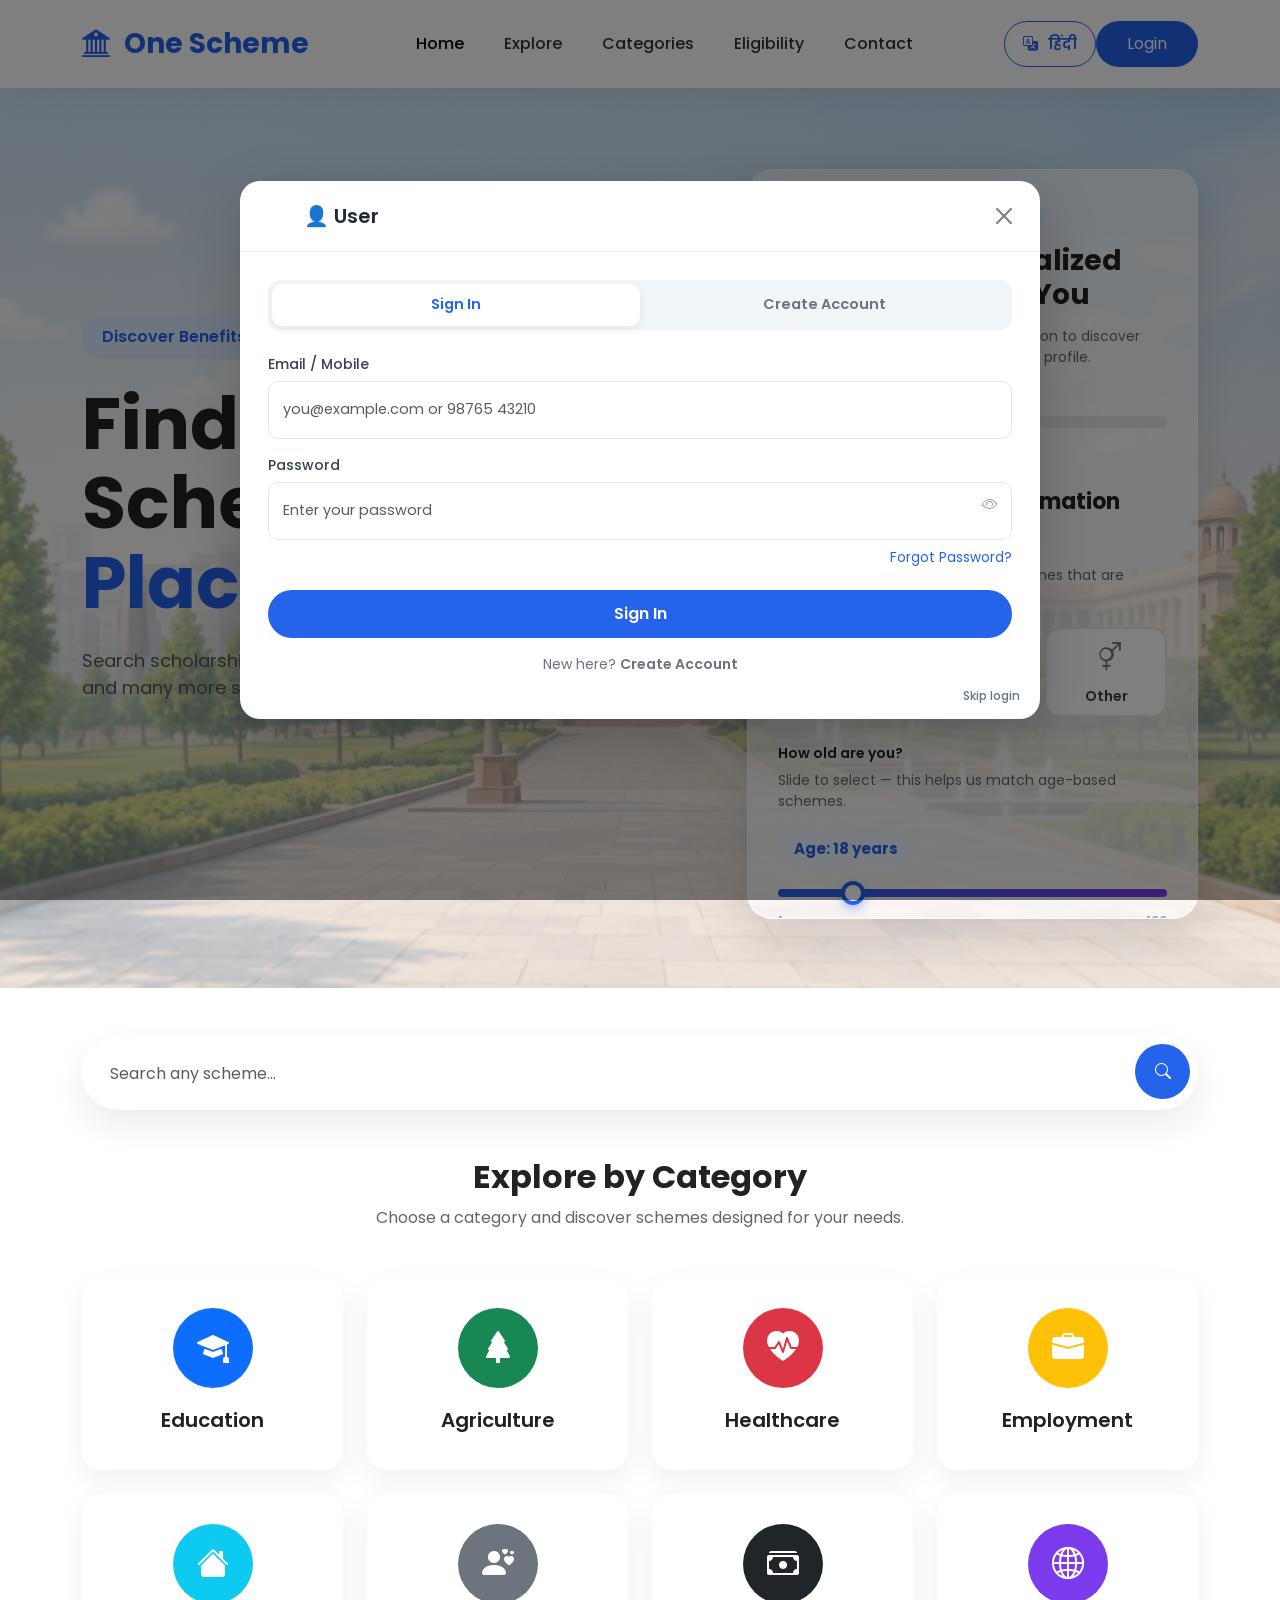
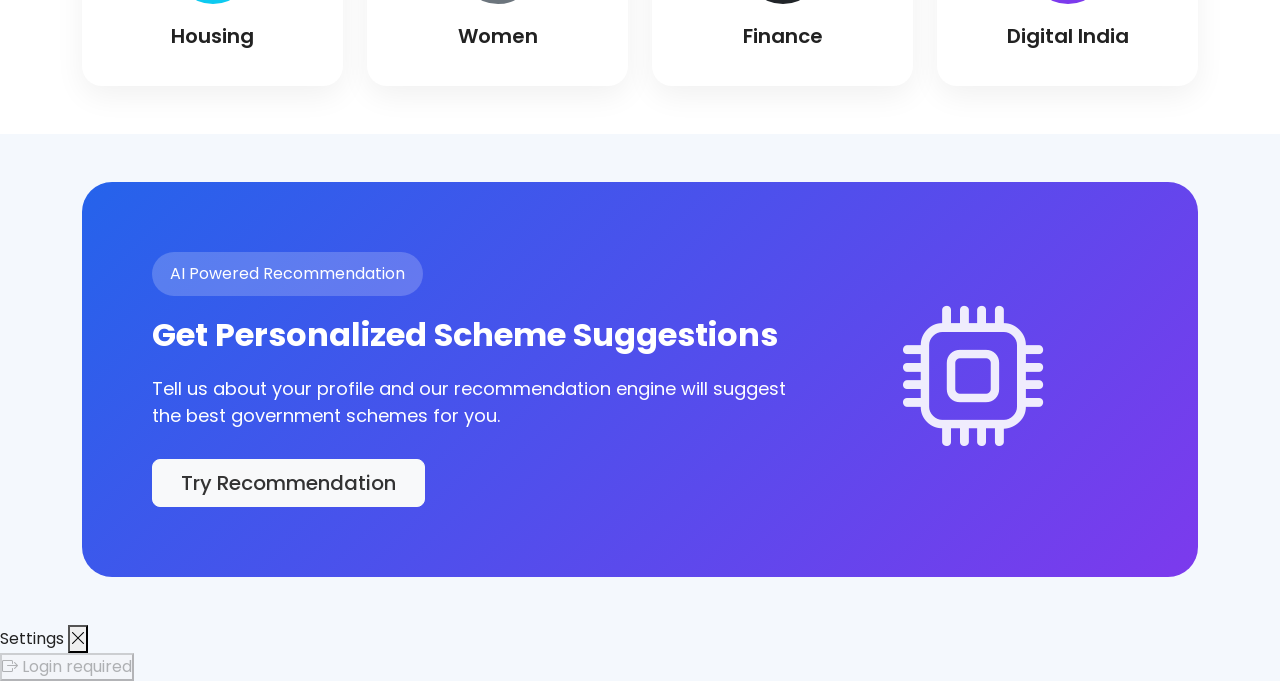
==== commit 5283799e: "Mobile Version with updated ui and login Functionality" ====
--- a/index.html
+++ b/index.html
@@ -34,6 +34,7 @@
     <link rel="stylesheet" href="css/eligibility.css">
     <link rel="stylesheet" href="css/auth.css">
     <link rel="stylesheet" href="css/responsive.css">
+    <link rel="stylesheet" href="css/mobile-enhance.css">
 
 
 </head>
@@ -56,9 +57,29 @@
 
             </a>
 
-            <button type="button" id="mobileHeaderSearch" class="mobile-header-search" aria-label="Search">
+            <!-- Mobile-only search trigger. The desktop navbar remains unchanged. -->
+            <button type="button" class="mobile-search-toggle" id="mobileSearchToggle" aria-label="Search schemes"
+                aria-expanded="false">
                 <i class="bi bi-search"></i>
             </button>
+
+            <button class="navbar-toggler" data-bs-toggle="collapse" data-bs-target="#menu">
+
+                <span class="navbar-toggler-icon"></span>
+
+            </button>
+
+            <!-- Mobile-only search panel -->
+            <div class="mobile-search-panel" id="mobileSearchPanel">
+                <div class="mobile-search-box">
+                    <input type="text" id="mobileHomeSearch" class="form-control" placeholder="Search any scheme..."
+                        autocomplete="off">
+                    <button type="button" id="mobileSearchBtn" aria-label="Search">
+                        <i class="bi bi-search"></i>
+                    </button>
+                </div>
+                <div id="mobileSearchResults" class="mobile-search-results"></div>
+            </div>
 
             <div class="collapse navbar-collapse" id="menu">
 
@@ -112,24 +133,6 @@
 
     </nav>
 
-    <!-- MOBILE SEARCH -->
-    <div id="mobileSearchPanel" class="mobile-search-panel">
-
-        <div class="search-box">
-
-            <input type="text" id="homeSearch" class="form-control" placeholder="Search any scheme..."
-                autocomplete="off">
-
-            <button type="button" id="searchBtn" aria-label="Search">
-                <i class="bi bi-search"></i>
-            </button>
-
-        </div>
-
-        <div id="searchResults" class="search-results"></div>
-
-    </div>
-
     <!-- Hero -->
 
     <section class="hero">
@@ -161,18 +164,23 @@
 
                     </p>
 
-                    <a href="pages/eligibility.html" class="mobile-eligibility-arrow"
-                        aria-label="Open Eligibility Checker">
-                        <span>Check Your Eligibility</span>
-                        <i class="bi bi-arrow-right"></i>
-                    </a>
-
                 </div>
-
-
 
                 <!-- RIGHT SIDE - EXISTING ELIGIBILITY FORM -->
                 <div class="col-lg-5">
+
+                    <!-- Mobile-only: collapsed by default, expands to reveal
+                         the exact same wizard below (see mobile-enhance.css) -->
+                    <button type="button" class="mobile-eligibility-toggle" id="eligToggleBtn">
+                        <span class="met-left">
+                            <i class="bi bi-clipboard2-check"></i>
+                            <span>
+                                Check Your Eligibility
+                                <small>Get schemes matched to your profile</small>
+                            </span>
+                        </span>
+                        <i class="bi bi-chevron-down met-chevron"></i>
+                    </button>
 
                     <div id="eligibilityContainer"></div>
 
@@ -191,7 +199,22 @@
 ======================= -->
 
     <section class="categories py-5">
+
         <div class="container">
+
+            <div class="search-box">
+
+                <input type="text" id="homeSearch" class="form-control" placeholder="Search any scheme...">
+
+                <button>
+
+                    <i class="bi bi-search"></i>
+
+                </button>
+
+            </div>
+
+            <div id="searchResults" class="search-results"></div>
 
             <br><br>
             <div class="section-title text-center mb-5">
@@ -1245,8 +1268,6 @@
         </div>
     </div>
 
-
-
     <script>
         fetch("pages/eligibility.html")
             .then(response => response.text())
@@ -1276,145 +1297,78 @@
             });
     </script>
 
-    <script>
-        document.addEventListener("DOMContentLoaded", function () {
-
-            const roleTab = document.getElementById("liquidRoleTab");
-            const roleLabel = document.getElementById("liquidRoleLabel");
-
-            if (!roleTab || !roleLabel) return;
-
-
-            /*
-             * Read logged-in user
-             */
-            let user = null;
-
-            try {
-                user = JSON.parse(
-                    localStorage.getItem("currentUser")
-                );
-            } catch (error) {
-                user = null;
-            }
-
-
-            /*
-             * No logged-in user
-             */
-            if (!user) {
-
-                roleTab.href = "pages/explore.html";
-
-                roleLabel.textContent = "Login";
-
-                const icon = roleTab.querySelector("i");
-
-                if (icon) {
-                    icon.className = "bi bi-person-fill";
-                }
-
-                return;
-            }
-
-
-            /*
-             * Get role
-             */
-            const role =
-                String(
-                    user.role ||
-                    user.userType ||
-                    user.accountType ||
-                    ""
-                ).toLowerCase();
-
-
-            /*
-             * NORMAL USER
-             */
-            if (
-                role === "user" ||
-                role === "regular" ||
-                role === "normal"
-            ) {
-
-                roleTab.href =
-                    "pages/explore.html?saved=true";
-
-                roleLabel.textContent =
-                    "Saved";
-
-                const icon =
-                    roleTab.querySelector("i");
-
-                if (icon) {
-                    icon.className =
-                        "bi bi-heart-fill";
-                }
-
-            }
-
-
-            /*
-             * SCHEME PROVIDER
-             */
-            else if (
-                role === "scheme provider" ||
-                role === "schemeprovider" ||
-                role === "provider"
-            ) {
-
-                roleTab.href =
-                    "pages/provider.html";
-
-                roleLabel.textContent =
-                    "My Schemes";
-
-                const icon =
-                    roleTab.querySelector("i");
-
-                if (icon) {
-                    icon.className =
-                        "bi bi-file-earmark-text-fill";
-                }
-
-            }
-
-
-            /*
-             * ADMIN
-             */
-            else if (
-                role === "admin" ||
-                role === "platform admin" ||
-                role === "platformadmin"
-            ) {
-
-                roleTab.href =
-                    "pages/admin.html";
-
-                roleLabel.textContent =
-                    "Admin";
-
-                const icon =
-                    roleTab.querySelector("i");
-
-                if (icon) {
-                    icon.className =
-                        "bi bi-shield-fill-check";
-                }
-
-            }
-
-        });
-    </script>
+    <!-- =======================
+     Mobile Bottom Navigation
+     (hidden on desktop, see mobile-enhance.css)
+======================= -->
+    <nav class="liquid-bottom-nav" id="mobileBottomNav">
+
+        <!-- 1. HOME -->
+        <a href="index.html" class="liquid-nav-item" data-page="home">
+
+            <span class="liquid-icon">
+                <i class="bi bi-house-fill"></i>
+            </span>
+
+            <span class="liquid-label">Home</span>
+
+        </a>
+
+
+        <!-- 2. EXPLORE -->
+        <a href="pages/explore.html" class="liquid-nav-item" data-page="explore">
+
+            <span class="liquid-icon">
+                <i class="bi bi-compass-fill"></i>
+            </span>
+
+            <span class="liquid-label">Explore</span>
+
+        </a>
+
+
+        <!-- 3. ROLE BASED -->
+        <button type="button" class="liquid-nav-item liquid-role-item" id="mnavRoleButton"
+            onclick="handleMobileRoleAction()">
+
+            <span class="liquid-icon">
+
+                <i class="bi bi-box-arrow-in-right"></i>
+
+                <span class="liquid-badge" id="mnavSavedCount" style="display:none;"></span>
+
+            </span>
+
+            <span class="liquid-label" id="mnavRoleLabel">
+                Login
+            </span>
+
+        </button>
+
+
+        <!-- 4. SETTINGS -->
+        <button type="button" class="liquid-nav-item" id="mnavSettingsButton" data-page="settings"
+            onclick="toggleMobileSettings(event)">
+
+            <span class="liquid-icon">
+                <i class="bi bi-gear-fill"></i>
+            </span>
+
+            <span class="liquid-label">
+                Settings
+            </span>
+
+        </button>
+
+    </nav>
 
     <script src="https://cdn.jsdelivr.net/npm/bootstrap@5.3.7/dist/js/bootstrap.bundle.min.js"></script>
     <script src="js/schemes.js"></script>
     <script src="js/script.js"></script>
     <script src="js/auth.js"></script>
     <script src="js/session.js"></script>
+    <script src="js/mobile-nav.js"></script>
+    <script src="js/profile.js"></script>
 
     <div id="google_translate_element"></div>
     <script src="js/translate.js"></script>
--- a/css/style.css
+++ b/css/style.css
@@ -1658,1809 +1658,4 @@
 
     }
 
-}
-
-/* =========================================================
-   MOBILE ELIGIBILITY ARROW
-   Desktop = Hidden
-   Mobile = Visible below hero description
-   ========================================================= */
-
-.mobile-eligibility-arrow {
-    display: none;
-}
-
-
-/* =========================================================
-   MOBILE ONLY
-   ========================================================= */
-
-@media (max-width: 767px) {
-
-    /* -----------------------------------------------------
-       HIDE HOMEPAGE ELIGIBILITY FORM
-       The user will open eligibility.html using the arrow.
-       ----------------------------------------------------- */
-
-    #eligibilityContainer {
-        display: none !important;
-    }
-
-
- /* =========================================================
-   MOBILE ELIGIBILITY BUTTON
-   ========================================================= */
-
-.mobile-eligibility-arrow {
-    display: none;
-}
-
-@media (max-width: 767px) {
-
-    .mobile-eligibility-arrow {
-
-        display: inline-flex;
-
-        align-items: center;
-        justify-content: center;
-
-        gap: 8px;
-
-        margin: 18px auto 0;
-
-        padding: 13px 22px;
-
-        background: linear-gradient(
-            135deg,
-            #2563EB,
-            #7C3AED
-        );
-
-        color: #ffffff;
-
-        border-radius: 40px;
-
-        text-decoration: none;
-
-        font-size: 15px;
-        font-weight: 600;
-
-        box-shadow:
-            0 8px 25px rgba(37, 99, 235, 0.35);
-
-        transition:
-            transform 0.2s ease,
-            box-shadow 0.2s ease;
-
-        position: relative;
-
-        z-index: 10;
-    }
-
-    .mobile-eligibility-arrow span {
-        white-space: nowrap;
-    }
-
-    .mobile-eligibility-arrow i {
-        font-size: 18px;
-        line-height: 1;
-    }
-
-    .mobile-eligibility-arrow:active {
-        transform: scale(0.95);
-    }
-
-    .mobile-eligibility-arrow:hover {
-        transform: translateY(-2px);
-        box-shadow:
-            0 12px 30px rgba(37, 99, 235, 0.40);
-    }
-}
-
-
-    /* -----------------------------------------------------
-       REMOVE INTERNAL ELIGIBILITY SCROLLBAR ON MOBILE
-       ----------------------------------------------------- */
-
-    #eligibilityContainer .wizard-card {
-
-        max-height: none !important;
-
-        height: auto !important;
-
-        overflow: visible !important;
-
-    }
-
-
-    /* -----------------------------------------------------
-       HERO MOBILE SPACING
-       ----------------------------------------------------- */
-
-    .hero {
-
-        min-height: auto;
-
-        padding:
-            45px 0
-            55px;
-
-    }
-
-
-    /* Description should end before arrow */
-
-    .hero p {
-
-        margin-bottom: 0 !important;
-
-    }
-
-}
-
-/* =========================================================
-   MOBILE HEADER SEARCH BUTTON
-   ========================================================= */
-
-.mobile-header-search {
-    display: none;
-}
-
-
-@media screen and (max-width: 767px) {
-
-    /* -----------------------------------------------------
-       REMOVE HAMBURGER
-    ----------------------------------------------------- */
-
-    .navbar-toggler {
-        display: none !important;
-    }
-
-
-    /* -----------------------------------------------------
-       SEARCH BUTTON IN HEADER
-    ----------------------------------------------------- */
-
-    .mobile-header-search {
-
-        display: flex !important;
-
-        width: 46px;
-        height: 46px;
-
-        align-items: center;
-        justify-content: center;
-
-        border: none;
-
-        border-radius: 50%;
-
-        background: #2563EB;
-
-        color: white;
-
-        font-size: 20px;
-
-        cursor: pointer;
-
-        box-shadow:
-            0 6px 18px rgba(37, 99, 235, 0.25);
-
-        transition:
-            transform 0.2s ease,
-            background 0.2s ease;
-    }
-
-
-    .mobile-header-search:active {
-
-        transform: scale(0.92);
-    }
-
-
-    .mobile-header-search:hover {
-
-        background: #1D4ED8;
-    }
-
-
-    /* =====================================================
-       REMOVE MOBILE CONTENT AFTER SEARCH
-       ===================================================== */
-
-    /* Explore by Category */
-    .categories,
-    #categories,
-    .category-section,
-    .explore-categories,
-    .categories-section {
-
-        display: none !important;
-    }
-
-
-    /* Featured schemes */
-    .featured,
-    #featured,
-    .featured-section,
-    .featured-schemes {
-
-        display: none !important;
-    }
-
-
-    /* AI section */
-    .ai-section,
-    #ai-section,
-    .ai-box {
-
-        display: none !important;
-    }
-
-
-    /* Any remaining sections after search */
-    .mobile-hide-after-search {
-
-        display: none !important;
-    }
-
-
-    /* -----------------------------------------------------
-       PREVENT EXTRA MOBILE SCROLLING
-    ----------------------------------------------------- */
-
-    body {
-
-        overflow-x: hidden;
-    }
-}
-
-/* =========================================================
-   MOBILE ONLY
-   ========================================================= */
-
-.mobile-header-search {
-    display: none !important;
-}
-
-@media screen and (max-width: 767px) {
-
-    /* =====================================================
-       MOBILE HEADER
-       ===================================================== */
-
-    .custom-navbar {
-        position: relative !important;
-        z-index: 1000 !important;
-        padding: 12px 0 !important;
-    }
-
-
-    .custom-navbar .container {
-        display: flex !important;
-        align-items: center !important;
-        justify-content: space-between !important;
-    }
-
-
-    /* =====================================================
-       LOGO
-       ===================================================== */
-
-    .custom-navbar .navbar-brand {
-
-        display: flex !important;
-
-        align-items: center !important;
-
-        font-size: 23px !important;
-
-        white-space: nowrap;
-    }
-
-
-    /* =====================================================
-       HIDE OLD HAMBURGER
-       ===================================================== */
-
-    .navbar-toggler,
-    .navbar-toggler-icon {
-        display: none !important;
-    }
-
-
-    /* =====================================================
-       MOBILE SEARCH BUTTON
-       ===================================================== */
-
-    .mobile-header-search {
-
-        display: flex !important;
-
-        align-items: center;
-        justify-content: center;
-
-        width: 46px;
-        height: 46px;
-
-        border: none !important;
-
-        border-radius: 50%;
-
-        background: linear-gradient(
-            135deg,
-            #2563EB,
-            #4F46E5
-        );
-
-        color: white;
-
-        font-size: 20px;
-
-        cursor: pointer;
-
-        box-shadow:
-            0 7px 20px rgba(37,99,235,.28);
-
-        transition:
-            transform .2s ease,
-            box-shadow .2s ease;
-    }
-
-
-    .mobile-header-search:active {
-
-        transform: scale(.92);
-    }
-
-
-    /* =====================================================
-       HIDE DESKTOP NAVIGATION
-       ===================================================== */
-
-    .desktop-navigation {
-
-        display: none !important;
-    }
-
-
-    /* =====================================================
-       ORIGINAL SEARCH BOX
-       HIDDEN INITIALLY
-       ===================================================== */
-
-    .home-search-container {
-
-        display: none !important;
-
-        width: calc(100% - 32px) !important;
-
-        max-width: none !important;
-
-        margin: 20px auto 35px !important;
-    }
-
-
-    /* =====================================================
-       WHEN SEARCH IS OPEN
-       ===================================================== */
-
-    body.mobile-search-open .home-search-container {
-
-        display: block !important;
-    }
-
-
-    /* =====================================================
-       SEARCH BOX
-       ===================================================== */
-
-    .home-search-container .search-box {
-
-        display: flex !important;
-
-        width: 100% !important;
-
-        height: 64px !important;
-
-        padding: 6px !important;
-
-        background: white;
-
-        border-radius: 35px !important;
-
-        box-shadow:
-            0 10px 30px rgba(0,0,0,.10);
-    }
-
-
-    .home-search-container .search-box input {
-
-        display: block !important;
-
-        width: 100% !important;
-
-        height: 52px !important;
-
-        border: none !important;
-
-        outline: none !important;
-
-        padding: 0 18px !important;
-
-        font-size: 15px !important;
-
-        background: transparent !important;
-    }
-
-
-    .home-search-container .search-box button {
-
-        flex-shrink: 0;
-
-        width: 52px !important;
-
-        height: 52px !important;
-
-        border-radius: 50% !important;
-    }
-
-
-    /* =====================================================
-       SEARCH RESULTS
-       ===================================================== */
-
-    .search-results {
-
-        width: 100% !important;
-
-        max-height: 300px;
-
-        overflow-y: auto;
-
-        border-radius: 18px;
-
-        margin-top: 8px;
-    }
-
-
-    /* =====================================================
-       HIDE CONTENT BELOW SEARCH ON MOBILE
-       ===================================================== */
-
-    .mobile-hide-after-search {
-
-        display: none !important;
-    }
-
-
-    .categories,
-    .featured,
-    .ai-section,
-    .categories-section,
-    .featured-section,
-    .ai-box {
-
-        display: none !important;
-    }
-
-
-    /* =====================================================
-       NAV ITEMS
-       ===================================================== */
-
-    .mobile-liquid-nav .liquid-nav-item {
-
-        display: flex !important;
-
-        visibility: visible !important;
-
-        opacity: 1 !important;
-
-        width: 25% !important;
-
-        height: 56px !important;
-
-        align-items: center !important;
-
-        justify-content: center !important;
-
-        flex-direction: column !important;
-
-        text-decoration: none !important;
-
-        color: #64748B !important;
-    }
-
-
-    .mobile-liquid-nav
-    .liquid-nav-item.active {
-
-        color: #2563EB !important;
-    }
-
-
-    .mobile-liquid-nav
-    .liquid-icon {
-
-        display: flex !important;
-
-        align-items: center;
-
-        justify-content: center;
-
-        font-size: 20px;
-
-        height: 28px;
-    }
-
-
-    .mobile-liquid-nav
-    .liquid-label {
-
-        display: block !important;
-
-        font-size: 10px;
-
-        font-weight: 600;
-
-        line-height: 1;
-
-        white-space: nowrap;
-    }
-
-
-    /* =====================================================
-       PAGE SPACE FOR FIXED NAV
-       ===================================================== */
-
-    body {
-
-        overflow-x: hidden !important;
-
-        padding-bottom: 95px !important;
-    }
-
-}
-
-/* =========================================================
-   FINAL MOBILE VIEW LOCK
-   Website only - no mobile page scrolling
-   Desktop is completely unaffected
-   ========================================================= */
-
-@media screen and (max-width: 767px) {
-
-    html,
-    body {
-        width: 100%;
-        height: 100%;
-        overflow: hidden !important;
-        overscroll-behavior: none !important;
-    }
-
-    body {
-        margin: 0 !important;
-        padding-bottom: 0 !important;
-        overflow-x: hidden !important;
-        overflow-y: hidden !important;
-    }
-
-    /* =====================================================
-       FIXED LIQUID BOTTOM NAVIGATION
-       ===================================================== */
-
-    #mobileLiquidNav,
-    .mobile-liquid-nav {
-
-        position: fixed !important;
-
-        left: 12px !important;
-        right: 12px !important;
-        bottom: 10px !important;
-
-        width: auto !important;
-        height: 68px !important;
-
-        margin: 0 !important;
-        padding: 5px 8px !important;
-
-        display: flex !important;
-
-        align-items: center !important;
-        justify-content: space-around !important;
-
-        box-sizing: border-box !important;
-
-        background: rgba(255, 255, 255, 0.96) !important;
-
-        backdrop-filter: blur(20px) !important;
-        -webkit-backdrop-filter: blur(20px) !important;
-
-        border: 1px solid rgba(255, 255, 255, 0.95) !important;
-
-        border-radius: 26px !important;
-
-        box-shadow:
-            0 8px 30px rgba(15, 23, 42, 0.22) !important;
-
-        z-index: 2147483647 !important;
-
-        visibility: visible !important;
-        opacity: 1 !important;
-
-        transform: none !important;
-
-        overflow: visible !important;
-
-        pointer-events: auto !important;
-    }
-
-
-    /* =====================================================
-       BOTTOM NAV ITEMS
-       ===================================================== */
-
-    #mobileLiquidNav .liquid-nav-item,
-    .mobile-liquid-nav .liquid-nav-item {
-
-        position: relative !important;
-
-        display: flex !important;
-
-        width: 25% !important;
-        height: 58px !important;
-
-        margin: 0 !important;
-        padding: 0 !important;
-
-        align-items: center !important;
-        justify-content: center !important;
-
-        flex-direction: column !important;
-
-        gap: 3px !important;
-
-        color: #64748B !important;
-
-        text-decoration: none !important;
-
-        visibility: visible !important;
-        opacity: 1 !important;
-
-        box-sizing: border-box !important;
-    }
-
-
-    /* =====================================================
-       NAV ICON
-       ===================================================== */
-
-    #mobileLiquidNav .liquid-icon,
-    .mobile-liquid-nav .liquid-icon {
-
-        display: flex !important;
-
-        align-items: center !important;
-        justify-content: center !important;
-
-        width: 36px !important;
-        height: 30px !important;
-
-        font-size: 20px !important;
-        line-height: 1 !important;
-    }
-
-
-    /* =====================================================
-       NAV LABEL
-       ===================================================== */
-
-    #mobileLiquidNav .liquid-label,
-    .mobile-liquid-nav .liquid-label {
-
-        display: block !important;
-
-        font-size: 10px !important;
-
-        font-weight: 600 !important;
-
-        line-height: 1 !important;
-
-        white-space: nowrap !important;
-    }
-
-
-    /* =====================================================
-       ACTIVE NAV ITEM
-       ===================================================== */
-
-    #mobileLiquidNav .liquid-nav-item.active,
-    .mobile-liquid-nav .liquid-nav-item.active {
-
-        color: #2563EB !important;
-    }
-
-
-    /* =====================================================
-       MOBILE SEARCH BUTTON
-       ===================================================== */
-
-    .mobile-header-search {
-
-        display: flex !important;
-
-        align-items: center !important;
-        justify-content: center !important;
-
-        width: 46px !important;
-        height: 46px !important;
-
-        flex-shrink: 0 !important;
-
-        border: none !important;
-
-        border-radius: 50% !important;
-
-        background:
-            linear-gradient(
-                135deg,
-                #2563EB,
-                #4F46E5
-            ) !important;
-
-        color: white !important;
-
-        font-size: 20px !important;
-
-        cursor: pointer !important;
-
-        z-index: 2147483647 !important;
-    }
-
-
-    /* =====================================================
-       SEARCH OVERLAY
-       Search appears at the top when button is clicked.
-       It does NOT scroll the page anywhere.
-       ===================================================== */
-
-    .categories .search-box {
-
-        display: none !important;
-
-        position: fixed !important;
-
-        top: 76px !important;
-
-        left: 16px !important;
-        right: 16px !important;
-
-        width: auto !important;
-
-        height: 58px !important;
-
-        margin: 0 !important;
-        padding: 5px !important;
-
-        background: #ffffff !important;
-
-        border-radius: 30px !important;
-
-        box-shadow:
-            0 8px 25px rgba(0, 0, 0, 0.16) !important;
-
-        z-index: 2147483646 !important;
-    }
-
-
-    body.mobile-search-open .categories .search-box {
-
-        display: flex !important;
-
-        align-items: center !important;
-    }
-
-
-    /* =====================================================
-       SEARCH INPUT
-       ===================================================== */
-
-    .categories .search-box input {
-
-        display: block !important;
-
-        flex: 1 !important;
-
-        width: auto !important;
-
-        min-width: 0 !important;
-
-        height: 48px !important;
-
-        border: none !important;
-
-        outline: none !important;
-
-        padding: 0 15px !important;
-
-        background: transparent !important;
-
-        font-size: 15px !important;
-    }
-
-
-    /* =====================================================
-       SEARCH RESULTS
-       ===================================================== */
-
-    .categories #searchResults {
-
-        position: fixed !important;
-
-        top: 140px !important;
-
-        left: 16px !important;
-        right: 16px !important;
-
-        max-height: 300px !important;
-
-        overflow-y: auto !important;
-
-        background: white !important;
-
-        border-radius: 18px !important;
-
-        box-shadow:
-            0 15px 40px rgba(0, 0, 0, 0.16) !important;
-
-        z-index: 2147483645 !important;
-    }
-
-}
-
-/* =========================================================
-   FINAL MOBILE SEARCH + BOTTOM NAV
-   THIS BLOCK MUST BE AT THE VERY END OF style.css
-   ========================================================= */
-
-
-/* =========================================================
-   DESKTOP
-   ========================================================= */
-
-.mobile-search-panel {
-    display: block;
-}
-
-.mobile-liquid-nav {
-    display: none;
-}
-
-
-/* =========================================================
-   MOBILE ONLY
-   ========================================================= */
-
-@media screen and (max-width: 767px) {
-
-
-    /* =====================================================
-       HIDE SEARCH BY DEFAULT
-       ===================================================== */
-
-    .mobile-search-panel {
-
-        display: none !important;
-
-        position: fixed !important;
-
-        top: 136px !important;
-
-        left: 16px !important;
-        right: 16px !important;
-
-        width: auto !important;
-
-        margin: 0 !important;
-        padding: 0 !important;
-
-        z-index: 2147483646 !important;
-
-        box-sizing: border-box !important;
-    }
-
-
-    /* =====================================================
-       SEARCH INPUT
-       ===================================================== */
-
-    .mobile-search-panel .search-box input {
-
-        display: block !important;
-
-        flex: 1 !important;
-
-        width: auto !important;
-        min-width: 0 !important;
-
-        height: 48px !important;
-
-        padding: 0 16px !important;
-
-        border: none !important;
-
-        outline: none !important;
-
-        background: transparent !important;
-
-        font-size: 15px !important;
-    }
-
-
-    /* =====================================================
-       SEARCH BUTTON INSIDE SEARCH BOX
-       ===================================================== */
-
-    .mobile-search-panel .search-box button {
-
-        display: flex !important;
-
-        align-items: center !important;
-        justify-content: center !important;
-
-        flex-shrink: 0 !important;
-
-        width: 48px !important;
-        height: 48px !important;
-
-        padding: 0 !important;
-
-        border: none !important;
-
-        border-radius: 50% !important;
-
-        background:
-            linear-gradient(
-                135deg,
-                #2563EB,
-                #4F46E5
-            ) !important;
-
-        color: #ffffff !important;
-
-        cursor: pointer !important;
-    }
-
-
-    /* =====================================================
-       SEARCH RESULTS
-       ===================================================== */
-
-    .mobile-search-panel .search-results {
-
-        position: fixed !important;
-
-        top: 202px !important;
-
-        left: 16px !important;
-        right: 16px !important;
-
-        width: auto !important;
-
-        max-height: 300px !important;
-
-        overflow-y: auto !important;
-
-        background: #ffffff !important;
-
-        border-radius: 18px !important;
-
-        box-shadow:
-            0 15px 40px rgba(0, 0, 0, 0.18) !important;
-
-        z-index: 2147483645 !important;
-    }
-
-
-    /* =====================================================
-       TOP HEADER SEARCH BUTTON
-       ===================================================== */
-
-    .mobile-header-search {
-
-        display: flex !important;
-
-        align-items: center !important;
-        justify-content: center !important;
-
-        width: 46px !important;
-        height: 46px !important;
-
-        flex-shrink: 0 !important;
-
-        margin: 0 !important;
-        padding: 0 !important;
-
-        border: none !important;
-
-        border-radius: 50% !important;
-
-        background:
-            linear-gradient(
-                135deg,
-                #2563EB,
-                #4F46E5
-            ) !important;
-
-        color: #ffffff !important;
-
-        font-size: 20px !important;
-
-        cursor: pointer !important;
-
-        position: relative !important;
-
-        z-index: 2147483647 !important;
-    }
-
-
-    /* =====================================================
-       LIQUID BOTTOM NAV
-       ===================================================== */
-
-    .mobile-liquid-nav {
-
-        display: flex !important;
-
-        position: fixed !important;
-
-        left: 12px !important;
-        right: 12px !important;
-
-        bottom: 10px !important;
-
-        width: auto !important;
-
-        height: 68px !important;
-
-        margin: 0 !important;
-        padding: 5px 8px !important;
-
-        align-items: center !important;
-        justify-content: space-around !important;
-
-        background:
-            rgba(255, 255, 255, 0.95) !important;
-
-        backdrop-filter: blur(20px) !important;
-        -webkit-backdrop-filter: blur(20px) !important;
-
-        border: 1px solid rgba(
-            255,
-            255,
-            255,
-            0.95
-        ) !important;
-
-        border-radius: 25px !important;
-
-        box-shadow:
-            0 10px 35px rgba(
-                15,
-                23,
-                42,
-                0.22
-            ) !important;
-
-        z-index: 2147483647 !important;
-
-        visibility: visible !important;
-
-        opacity: 1 !important;
-
-        transform: none !important;
-
-        box-sizing: border-box !important;
-    }
-
-
-    /* =====================================================
-       NAV ITEMS
-       ===================================================== */
-
-    .mobile-liquid-nav .liquid-nav-item {
-
-        display: flex !important;
-
-        width: 25% !important;
-        height: 58px !important;
-
-        align-items: center !important;
-        justify-content: center !important;
-
-        flex-direction: column !important;
-
-        gap: 3px !important;
-
-        color: #64748B !important;
-
-        text-decoration: none !important;
-
-        visibility: visible !important;
-
-        opacity: 1 !important;
-    }
-
-
-    .mobile-liquid-nav
-    .liquid-nav-item.active {
-
-        color: #2563EB !important;
-    }
-
-
-    .mobile-liquid-nav .liquid-icon {
-
-        display: flex !important;
-
-        align-items: center !important;
-        justify-content: center !important;
-
-        width: 36px !important;
-        height: 30px !important;
-
-        font-size: 20px !important;
-    }
-
-
-    .mobile-liquid-nav .liquid-label {
-
-        display: block !important;
-
-        font-size: 10px !important;
-
-        line-height: 1 !important;
-
-        font-weight: 600 !important;
-    }
-
-
-    /* =====================================================
-       DO NOT ADD BODY PADDING
-       ===================================================== */
-
-    body {
-
-        overflow-x: hidden !important;
-
-    }
-
-}
-
-/* =========================================================
-   FINAL MOBILE SEARCH + BOTTOM NAV
-   ========================================================= */
-
-@media screen and (max-width: 767px) {
-
-    /* -----------------------------------------------------
-       MOBILE HEADER
-       ----------------------------------------------------- */
-
-    .custom-navbar {
-        position: relative !important;
-        z-index: 1000 !important;
-    }
-
-
-    /* -----------------------------------------------------
-       MOBILE HEADER SEARCH BUTTON
-       ----------------------------------------------------- */
-
-    .mobile-header-search {
-        display: flex !important;
-
-        align-items: center !important;
-        justify-content: center !important;
-
-        width: 46px !important;
-        height: 46px !important;
-
-        padding: 0 !important;
-        margin: 0 !important;
-
-        border: none !important;
-        border-radius: 50% !important;
-
-        background: linear-gradient(
-            135deg,
-            #2563EB,
-            #4F46E5
-        ) !important;
-
-        color: white !important;
-
-        font-size: 20px !important;
-
-        cursor: pointer !important;
-
-        position: relative !important;
-
-        z-index: 1001 !important;
-    }
-
-
-    /* -----------------------------------------------------
-       ORIGINAL SEARCH
-       HIDDEN ON MOBILE
-       ----------------------------------------------------- */
-
-    .home-search-container {
-        display: none !important;
-    }
-
-    /* -----------------------------------------------------
-       SEARCH BOX
-       ----------------------------------------------------- */
-
-    .mobile-search-panel .search-box {
-        display: flex !important;
-
-        align-items: center !important;
-
-        width: 100% !important;
-        height: 58px !important;
-
-        padding: 5px !important;
-        margin: 0 !important;
-
-        background: white !important;
-
-        border-radius: 30px !important;
-
-        box-shadow:
-            0 10px 30px rgba(0, 0, 0, 0.18) !important;
-
-        box-sizing: border-box !important;
-    }
-
-
-    /* -----------------------------------------------------
-       SEARCH INPUT
-       ----------------------------------------------------- */
-
-    .mobile-search-panel .search-box input {
-        display: block !important;
-
-        flex: 1 !important;
-
-        width: auto !important;
-        min-width: 0 !important;
-
-        height: 48px !important;
-
-        padding: 0 16px !important;
-
-        border: none !important;
-        outline: none !important;
-
-        background: transparent !important;
-
-        font-size: 15px !important;
-    }
-
-
-    /* -----------------------------------------------------
-       SEARCH BUTTON
-       ----------------------------------------------------- */
-
-    .mobile-search-panel .search-box button {
-        display: flex !important;
-
-        align-items: center !important;
-        justify-content: center !important;
-
-        width: 48px !important;
-        height: 48px !important;
-
-        flex-shrink: 0 !important;
-
-        padding: 0 !important;
-
-        border: none !important;
-
-        border-radius: 50% !important;
-
-        background: linear-gradient(
-            135deg,
-            #2563EB,
-            #4F46E5
-        ) !important;
-
-        color: white !important;
-
-        cursor: pointer !important;
-    }
-
-
-    /* -----------------------------------------------------
-       SEARCH RESULTS
-       ----------------------------------------------------- */
-
-    .mobile-search-panel .search-results {
-        position: absolute !important;
-
-        top: 64px !important;
-
-        left: 0 !important;
-        right: 0 !important;
-
-        width: 100% !important;
-
-        max-height: 280px !important;
-
-        overflow-y: auto !important;
-
-        background: white !important;
-
-        border-radius: 16px !important;
-
-        box-shadow:
-            0 12px 30px rgba(0, 0, 0, 0.18) !important;
-
-        z-index: 2001 !important;
-    }
-
-
-    /* -----------------------------------------------------
-       LIQUID BOTTOM NAVIGATION
-       ----------------------------------------------------- */
-
-    #mobileLiquidNav,
-    .mobile-liquid-nav {
-
-        display: flex !important;
-
-        position: fixed !important;
-
-        left: 12px !important;
-        right: 12px !important;
-        bottom: 10px !important;
-
-        width: auto !important;
-        height: 68px !important;
-
-        margin: 0 !important;
-        padding: 5px 8px !important;
-
-        align-items: center !important;
-        justify-content: space-around !important;
-
-        background: rgba(255, 255, 255, 0.96) !important;
-
-        backdrop-filter: blur(20px) !important;
-        -webkit-backdrop-filter: blur(20px) !important;
-
-        border: 1px solid rgba(
-            255,
-            255,
-            255,
-            0.95
-        ) !important;
-
-        border-radius: 26px !important;
-
-        box-shadow:
-            0 10px 35px rgba(
-                15,
-                23,
-                42,
-                0.22
-            ) !important;
-
-        z-index: 9999 !important;
-
-        visibility: visible !important;
-        opacity: 1 !important;
-
-        transform: none !important;
-
-        box-sizing: border-box !important;
-    }
-
-
-    /* -----------------------------------------------------
-       NAV ITEMS
-       ----------------------------------------------------- */
-
-    #mobileLiquidNav .liquid-nav-item,
-    .mobile-liquid-nav .liquid-nav-item {
-
-        display: flex !important;
-
-        width: 25% !important;
-        height: 58px !important;
-
-        align-items: center !important;
-        justify-content: center !important;
-
-        flex-direction: column !important;
-
-        gap: 3px !important;
-
-        margin: 0 !important;
-        padding: 0 !important;
-
-        color: #64748B !important;
-
-        text-decoration: none !important;
-
-        visibility: visible !important;
-        opacity: 1 !important;
-    }
-
-
-    /* ACTIVE ITEM */
-
-    #mobileLiquidNav .liquid-nav-item.active,
-    .mobile-liquid-nav .liquid-nav-item.active {
-        color: #2563EB !important;
-    }
-
-
-    /* ICON */
-
-    #mobileLiquidNav .liquid-icon,
-    .mobile-liquid-nav .liquid-icon {
-
-        display: flex !important;
-
-        align-items: center !important;
-        justify-content: center !important;
-
-        width: 36px !important;
-        height: 30px !important;
-
-        font-size: 20px !important;
-    }
-
-
-    /* LABEL */
-
-    #mobileLiquidNav .liquid-label,
-    .mobile-liquid-nav .liquid-label {
-
-        display: block !important;
-
-        font-size: 10px !important;
-
-        line-height: 1 !important;
-
-        font-weight: 600 !important;
-
-        white-space: nowrap !important;
-    }
-
-
-    /* -----------------------------------------------------
-       MOBILE PAGE
-       ----------------------------------------------------- */
-
-    html,
-    body {
-        width: 100% !important;
-        max-width: 100% !important;
-
-        overflow-x: hidden !important;
-
-        overscroll-behavior-x: none !important;
-    }
-}
-
-
-/* =========================================================
-   DESKTOP
-   ========================================================= */
-
-@media screen and (min-width: 768px) {
-
-    .mobile-header-search {
-        display: none !important;
-    }
-
-    .mobile-liquid-nav {
-        display: none !important;
-    }
-
-    .mobile-search-panel {
-        display: none !important;
-    }
-}
-
-/* =========================================================
-   MOBILE SEARCH - FINAL
-   ========================================================= */
-
-@media screen and (max-width: 767px) {
-
-    #mobileSearchPanel {
-        display: none !important;
-
-        position: fixed !important;
-
-        top: 76px !important;
-        left: 12px !important;
-        right: 12px !important;
-
-        width: auto !important;
-
-        margin: 0 !important;
-        padding: 0 !important;
-
-        z-index: 99999 !important;
-
-        box-sizing: border-box !important;
-    }
-
-
-    #mobileSearchPanel.search-visible {
-        display: block !important;
-    }
-
-
-    #mobileSearchPanel .search-box {
-        display: flex !important;
-
-        align-items: center !important;
-
-        width: 100% !important;
-        height: 58px !important;
-
-        padding: 5px !important;
-        margin: 0 !important;
-
-        background: #ffffff !important;
-
-        border-radius: 30px !important;
-
-        box-shadow:
-            0 10px 30px rgba(0, 0, 0, 0.18) !important;
-
-        box-sizing: border-box !important;
-    }
-
-
-    #mobileSearchPanel #homeSearch {
-        display: block !important;
-
-        flex: 1 !important;
-
-        width: auto !important;
-        min-width: 0 !important;
-
-        height: 48px !important;
-
-        padding: 0 16px !important;
-
-        border: none !important;
-        outline: none !important;
-
-        background: transparent !important;
-
-        font-size: 15px !important;
-    }
-
-
-    #mobileSearchPanel #searchBtn {
-        display: flex !important;
-
-        align-items: center !important;
-        justify-content: center !important;
-
-        width: 48px !important;
-        height: 48px !important;
-
-        flex-shrink: 0 !important;
-
-        padding: 0 !important;
-
-        border: none !important;
-        border-radius: 50% !important;
-
-        background: linear-gradient(
-            135deg,
-            #2563EB,
-            #4F46E5
-        ) !important;
-
-        color: white !important;
-
-        cursor: pointer !important;
-    }
-
-
-    #mobileSearchPanel #searchResults {
-        position: absolute !important;
-
-        top: 64px !important;
-
-        left: 0 !important;
-        right: 0 !important;
-
-        width: 100% !important;
-
-        max-height: 280px !important;
-
-        overflow-y: auto !important;
-
-        background: white !important;
-
-        border-radius: 16px !important;
-
-        box-shadow:
-            0 12px 30px rgba(0, 0, 0, 0.18) !important;
-
-        z-index: 100000 !important;
-    }
-}
-
-/* =========================================================
-   GLOBAL MOBILE BOTTOM NAVIGATION
-   ========================================================= */
-
-.mobile-liquid-nav,
-#mobileLiquidNav {
-    display: none;
-}
-
-
-/* =========================================================
-   MOBILE
-   ========================================================= */
-
-@media screen and (max-width: 767px) {
-
-    .mobile-liquid-nav,
-    #mobileLiquidNav {
-
-        display: flex !important;
-
-        position: fixed !important;
-
-        left: 12px !important;
-        right: 12px !important;
-
-        bottom: 10px !important;
-
-        width: auto !important;
-
-        height: 68px !important;
-
-        z-index: 999999 !important;
-
-        background: rgba(255, 255, 255, 0.96) !important;
-
-        border-radius: 30px !important;
-
-        box-shadow:
-            0 8px 30px rgba(0, 0, 0, 0.12) !important;
-
-        align-items: center !important;
-
-        justify-content: space-around !important;
-
-        padding: 6px 8px !important;
-
-        box-sizing: border-box !important;
-
-        visibility: visible !important;
-
-        opacity: 1 !important;
-
-        transform: none !important;
-    }
-
-
-    .mobile-liquid-nav .liquid-nav-item,
-    #mobileLiquidNav .liquid-nav-item {
-
-        flex: 1 !important;
-
-        height: 100% !important;
-
-        display: flex !important;
-
-        flex-direction: column !important;
-
-        align-items: center !important;
-
-        justify-content: center !important;
-
-        text-decoration: none !important;
-
-        color: #64748b !important;
-
-        font-size: 11px !important;
-
-        font-weight: 600 !important;
-
-        gap: 3px !important;
-
-        border: none !important;
-
-        background: transparent !important;
-    }
-
-
-    .mobile-liquid-nav .liquid-icon,
-    #mobileLiquidNav .liquid-icon {
-
-        width: 34px !important;
-
-        height: 34px !important;
-
-        display: flex !important;
-
-        align-items: center !important;
-
-        justify-content: center !important;
-
-        border-radius: 50% !important;
-
-        font-size: 20px !important;
-
-        transition: 0.2s ease !important;
-    }
-
-
-    .mobile-liquid-nav .liquid-label,
-    #mobileLiquidNav .liquid-label {
-
-        display: block !important;
-
-        line-height: 1 !important;
-    }
-
-
-    /* ACTIVE ITEM */
-
-    .mobile-liquid-nav
-    .liquid-nav-item.active,
-    #mobileLiquidNav
-    .liquid-nav-item.active {
-
-        color: #2563eb !important;
-    }
-
-
-    .mobile-liquid-nav
-    .liquid-nav-item.active
-    .liquid-icon,
-    #mobileLiquidNav
-    .liquid-nav-item.active
-    .liquid-icon {
-
-        background: #e7efff !important;
-
-        color: #2563eb !important;
-    }
-
-}
-
-
-/* =========================================================
-   DESKTOP
-   ========================================================= */
-
-@media screen and (min-width: 768px) {
-
-    .mobile-liquid-nav,
-    #mobileLiquidNav {
-
-        display: none !important;
-
-    }
-
 }
--- a/css/auth.css
+++ b/css/auth.css
@@ -482,4 +482,82 @@
     border-radius: 10px;
 
     font-weight: 600;
-}+}
+
+/* =========================================================
+   REGULAR USER ACCOUNT DROPDOWN
+   ========================================================= */
+
+.regular-user-account-menu {
+    position: fixed;
+    top: 0;
+    right: 0;
+    width: 220px;
+    padding: 8px;
+    display: block;
+    opacity: 0;
+    visibility: hidden;
+    transform: translateY(-6px) scale(.98);
+    transform-origin: top right;
+    transition: opacity .18s ease, transform .18s ease, visibility .18s ease;
+    background: rgba(255, 255, 255, .96);
+    border: 1px solid rgba(37, 99, 235, .10);
+    border-radius: 16px;
+    box-shadow: 0 16px 40px rgba(15, 23, 42, .16);
+    z-index: 10050;
+}
+
+.regular-user-account-menu.show {
+    opacity: 1;
+    visibility: visible;
+    transform: translateY(0) scale(1);
+}
+
+.account-menu-item {
+    width: 100%;
+    display: flex;
+    align-items: center;
+    gap: 11px;
+    padding: 11px 12px;
+    border: 0;
+    border-radius: 11px;
+    background: transparent;
+    color: #1f2937;
+    text-align: left;
+    font-family: inherit;
+    font-size: 14px;
+    font-weight: 500;
+    cursor: pointer;
+    transition: background .18s ease, color .18s ease;
+}
+
+.account-menu-item:hover {
+    background: #eef4ff;
+    color: #2563eb;
+}
+
+.account-menu-item i {
+    width: 18px;
+    font-size: 17px;
+}
+
+.account-menu-divider {
+    height: 1px;
+    margin: 4px 6px;
+    background: #e5e7eb;
+}
+
+.account-menu-item.account-menu-logout {
+    color: #dc2626;
+}
+
+.account-menu-item.account-menu-logout:hover {
+    background: #fef2f2;
+    color: #b91c1c;
+}
+
+@media (max-width: 991.98px) {
+    .regular-user-account-menu {
+        display: none !important;
+    }
+}
--- a/css/mobile-enhance.css
+++ b/css/mobile-enhance.css
@@ -0,0 +1,2395 @@
+/* =====================================================================
+   ONE SCHEME — MOBILE EXPERIENCE LAYER
+   =====================================================================
+   This file does NOT change the desktop design. Every rule below is
+   scoped inside a max-width media query and only reorganizes /
+   compacts the existing markup for phones and small tablets.
+
+   Load this AFTER the page's other stylesheets (style.css, explore.css,
+   results.css, compare.css, eligibility.css, auth.css, responsive.css)
+   so it can safely refine what is already there.
+
+   Sections:
+   1. Shared tokens & bottom navigation
+   2. Home page — content prioritization (search → categories → hero)
+   3. Category chips (horizontal scroll)
+   4. Collapsible "Check Your Eligibility" wizard
+   5. Scheme cards (explore + results) — compact / progressive disclosure
+   6. Explore page stats strip
+   7. Compare / misc page polish
+   ===================================================================== */
+
+
+/* =====================================================================
+   1. SHARED TOKENS + BOTTOM NAVIGATION
+   ===================================================================== */
+
+:root {
+    --os-bottom-nav-h: 64px;
+    --os-brand: #2563EB;
+    --os-brand-2: #7C3AED;
+}
+
+@media (max-width: 991.98px) {
+
+    body {
+        padding-bottom: calc(var(--os-bottom-nav-h) + env(safe-area-inset-bottom, 0px));
+    }
+
+    .mobile-bottom-nav {
+        display: flex;
+    }
+}
+
+.mobile-bottom-nav {
+    display: none;
+    position: fixed;
+    left: 0;
+    right: 0;
+    bottom: 0;
+    z-index: 1030;
+    background: #fff;
+    border-top: 1px solid #EEF1F6;
+    box-shadow: 0 -8px 24px rgba(15, 23, 42, .08);
+    padding-bottom: env(safe-area-inset-bottom, 0px);
+    align-items: stretch;
+    justify-content: space-between;
+}
+
+.mobile-bottom-nav .mnav-item {
+    flex: 1 1 0;
+    display: flex;
+    flex-direction: column;
+    align-items: center;
+    justify-content: center;
+    gap: 2px;
+    padding: 8px 2px 7px;
+    color: #6B7280;
+    text-decoration: none;
+    background: none;
+    border: none;
+    font-family: 'Poppins', sans-serif;
+    font-size: 11px;
+    font-weight: 500;
+    line-height: 1.1;
+    min-height: var(--os-bottom-nav-h);
+}
+
+.mobile-bottom-nav .mnav-item i {
+    font-size: 20px;
+    line-height: 1;
+}
+
+.mobile-bottom-nav .mnav-item.active {
+    color: var(--os-brand);
+}
+
+.mobile-bottom-nav .mnav-item:active {
+    opacity: .6;
+}
+
+.mobile-bottom-nav .mnav-badge {
+    position: relative;
+}
+
+.mobile-bottom-nav .mnav-count {
+    position: absolute;
+    top: -2px;
+    right: -8px;
+    background: var(--os-brand-2);
+    color: #fff;
+    font-size: 9px;
+    font-weight: 700;
+    min-width: 15px;
+    height: 15px;
+    border-radius: 999px;
+    display: flex;
+    align-items: center;
+    justify-content: center;
+    padding: 0 3px;
+}
+
+
+/* =====================================================================
+   2. HOME PAGE — CONTENT PRIORITIZATION
+   =====================================================================
+   Reorder the existing top-level sections so the search + category
+   chips (the fastest path to a scheme) appear immediately below the
+   navbar, ahead of the long hero copy and the eligibility wizard.
+   Desktop keeps the original visual order (this block is capped at
+   991.98px, and only reassigns `order`, nothing else about the DOM).
+   ===================================================================== */
+
+@media (max-width: 991.98px) {
+
+    body:has(#eligibilityContainer) {
+        display: flex;
+        flex-direction: column;
+    }
+
+    body>nav.custom-navbar {
+        order: 0;
+    }
+
+    body>.hero {
+        order: 1;
+    }
+
+    body>.ai-section {
+        order: 2;
+    }
+
+    body>.categories {
+        order: 3;
+    }
+
+    body>.categories,
+    body>.hero,
+    body>.ai-section {
+        width: 100%;
+    }
+}
+
+/* Fallback for browsers without :has() support: apply the same flex
+   re-ordering unconditionally on the homepage via a body class set by
+   mobile-nav.js as soon as it runs. */
+@media (max-width: 991.98px) {
+
+    body.os-home {
+        display: flex;
+        flex-direction: column;
+    }
+
+    body.os-home>nav.custom-navbar {
+        order: 0;
+    }
+
+    body.os-home>.hero {
+        order: 1;
+    }
+
+    body.os-home>.ai-section {
+        order: 2;
+    }
+
+    body.os-home>.categories {
+        order: 3;
+    }
+}
+
+@media (max-width: 767.98px) {
+
+    /* Trim the vertical rhythm of the categories section so the
+       search bar + chips read as one compact block. */
+    .categories.py-5 {
+        padding-top: 18px !important;
+        padding-bottom: 22px !important;
+    }
+
+    .categories .section-title.mb-5 {
+        margin-top: 18px !important;
+        margin-bottom: 14px !important;
+    }
+
+    .categories .section-title h2 {
+        font-size: 19px;
+    }
+
+    .categories .section-title p {
+        font-size: 13px;
+    }
+
+    /* Home search: compact, sticky-feeling, first thing under the nav */
+    .home-search-container {
+        margin: 0 0 16px;
+        max-width: 100%;
+    }
+
+    .categories .search-box {
+        padding: 5px;
+        box-shadow: 0 6px 18px rgba(15, 23, 42, .08);
+    }
+
+    .categories .search-box input {
+        padding: 11px 14px;
+        font-size: 14px;
+    }
+
+    .categories .search-box button {
+        width: 46px;
+        height: 46px;
+    }
+
+    /* Hero copy becomes a short, centered intro instead of a big
+       marketing block, since it now sits below the quick actions. */
+    .hero {
+        padding: 28px 0 40px !important;
+    }
+
+    .hero-badge {
+        display: none;
+    }
+
+    .hero h1 {
+        font-size: 24px !important;
+        line-height: 1.25 !important;
+        margin-bottom: 8px !important;
+        text-align: center;
+    }
+
+    .hero p {
+        font-size: 13.5px !important;
+        text-align: center;
+        margin-bottom: 14px !important;
+    }
+
+    .ai-section.py-5 {
+        padding-top: 10px !important;
+        padding-bottom: 34px !important;
+    }
+}
+
+
+/* =====================================================================
+   3. CATEGORY CHIPS — HORIZONTAL SCROLL
+   =====================================================================
+   Turns the existing 8 category cards into a single horizontally
+   scrollable chip row instead of 8 stacked full-width cards.
+   ===================================================================== */
+
+@media (max-width: 767.98px) {
+
+    .categories .row.g-4 {
+        display: flex;
+        flex-wrap: nowrap;
+        overflow-x: auto;
+        gap: 10px !important;
+        margin: 0 -18px !important;
+        padding: 2px 18px 10px;
+        scroll-snap-type: x proximity;
+        -webkit-overflow-scrolling: touch;
+        scrollbar-width: none;
+    }
+
+    .categories .row.g-4::-webkit-scrollbar {
+        display: none;
+        height: 0;
+    }
+
+    .categories .row.g-4>[class*="col-"] {
+        flex: 0 0 auto !important;
+        width: auto !important;
+        max-width: none !important;
+        scroll-snap-align: start;
+    }
+
+    .category-card {
+        flex-direction: row;
+        align-items: center;
+        gap: 9px;
+        padding: 9px 16px 9px 10px;
+        border-radius: 999px;
+        white-space: nowrap;
+        box-shadow: 0 4px 14px rgba(15, 23, 42, .07);
+    }
+
+    .category-card:hover {
+        transform: none;
+    }
+
+    .category-icon {
+        width: 32px;
+        height: 32px;
+        font-size: 14px;
+        margin: 0;
+    }
+
+    .category-card h5 {
+        font-size: 13.5px;
+        margin: 0;
+        font-weight: 600;
+    }
+}
+
+
+/* =====================================================================
+   4. COLLAPSIBLE ELIGIBILITY WIZARD (home page)
+   =====================================================================
+   The eligibility wizard is the single biggest block on the homepage.
+   On mobile it starts collapsed behind a compact toggle, in line with
+   "show what's needed first, reveal the rest on demand". The wizard's
+   own JS (eligibility.js) is completely untouched — this only changes
+   whether its container is visible.
+   ===================================================================== */
+
+.mobile-eligibility-toggle {
+    display: none;
+}
+
+@media (max-width: 991.98px) {
+
+    .mobile-eligibility-toggle {
+        display: flex;
+        align-items: center;
+        justify-content: space-between;
+        width: 100%;
+        background: linear-gradient(135deg, var(--os-brand), var(--os-brand-2));
+        color: #fff;
+        border: none;
+        border-radius: 18px;
+        padding: 16px 20px;
+        font-family: 'Poppins', sans-serif;
+        font-weight: 600;
+        font-size: 15px;
+        box-shadow: 0 12px 28px rgba(37, 99, 235, .28);
+    }
+
+    .mobile-eligibility-toggle .met-left {
+        display: flex;
+        align-items: center;
+        gap: 10px;
+        text-align: left;
+    }
+
+    .mobile-eligibility-toggle .met-left small {
+        display: block;
+        font-weight: 400;
+        font-size: 11.5px;
+        opacity: .85;
+        margin-top: 2px;
+    }
+
+    .mobile-eligibility-toggle i.bi-clipboard2-check {
+        font-size: 20px;
+    }
+
+    .mobile-eligibility-toggle .met-chevron {
+        transition: transform .25s ease;
+        font-size: 16px;
+    }
+
+    .mobile-eligibility-toggle.open .met-chevron {
+        transform: rotate(180deg);
+    }
+
+    #eligibilityContainer {
+        max-height: 0;
+        overflow: hidden;
+        opacity: 0;
+        transition: max-height .35s ease, opacity .25s ease, margin .35s ease;
+        margin-top: 0 !important;
+    }
+
+    #eligibilityContainer.mobile-open {
+        max-height: 4000px;
+        opacity: 1;
+        margin-top: 16px !important;
+    }
+}
+
+
+/* =====================================================================
+   5. SCHEME CARDS — COMPACT + PROGRESSIVE DISCLOSURE
+   =====================================================================
+   Applies to every page that renders `.scheme-card` (explore + results).
+   Secondary metadata lines are hidden on phones; "View Details" already
+   opens the full modal, so nothing is lost — just deferred.
+   ===================================================================== */
+
+@media (max-width: 767.98px) {
+
+    #schemeContainer>[class*="col-"],
+    #resultsContainer [class*="col-"].mb-4 {
+        margin-bottom: 12px !important;
+    }
+
+    .scheme-card {
+        padding: 16px !important;
+        border-radius: 16px !important;
+    }
+
+    .card-top-row {
+        margin-bottom: 8px !important;
+    }
+
+    .badge-category,
+    .badge-type {
+        font-size: 10.5px !important;
+        padding: 4px 10px !important;
+    }
+
+    .scheme-title {
+        font-size: 16.5px !important;
+        line-height: 1.3 !important;
+        margin-bottom: 8px !important;
+    }
+
+    .save-btn {
+        font-size: 11px !important;
+        padding: 5px 10px !important;
+    }
+
+    /* Progressive disclosure: keep the first two facts (usually
+       Organization/Age + Benefit — the most decision-relevant ones),
+       tuck the rest behind "View Details". */
+    .scheme-info p {
+        font-size: 12.5px !important;
+        margin-bottom: 6px !important;
+    }
+
+    .scheme-info p:nth-of-type(n + 3) {
+        display: none;
+    }
+
+    .match-wrap {
+        transform: scale(.85);
+        transform-origin: right center;
+    }
+
+    .why-eligible-card {
+        padding: 10px 12px !important;
+    }
+
+    .why-eligible-card ul {
+        margin-bottom: 0 !important;
+    }
+
+    .why-eligible-card li {
+        font-size: 12px !important;
+    }
+
+    .why-eligible-card li:nth-child(n + 3) {
+        display: none;
+    }
+
+    .deadline-note,
+    .deadline-badge {
+        font-size: 11.5px !important;
+        padding: 5px 10px !important;
+    }
+
+    /* Two compact side-by-side actions instead of tall stacked buttons */
+    .scheme-buttons {
+        flex-direction: row !important;
+        gap: 8px !important;
+        margin-top: 12px !important;
+    }
+
+    .scheme-buttons .btn {
+        width: auto !important;
+        flex: 1 1 0;
+        padding: 10px 8px !important;
+        font-size: 13px !important;
+    }
+}
+
+
+/* =====================================================================
+   6. EXPLORE PAGE — STATS STRIP
+   =====================================================================
+   4 stacked stat cards become one horizontally scrollable strip.
+   ===================================================================== */
+
+@media (max-width: 767.98px) {
+
+    .stats {
+        margin-top: -20px !important;
+        margin-bottom: 18px !important;
+    }
+
+    .stats .row {
+        display: flex;
+        flex-wrap: nowrap;
+        overflow-x: auto;
+        gap: 10px;
+        padding: 0 4px 6px;
+        scroll-snap-type: x proximity;
+        scrollbar-width: none;
+    }
+
+    .stats .row::-webkit-scrollbar {
+        display: none;
+    }
+
+    .stats .row>[class*="col-"] {
+        flex: 0 0 auto;
+        width: 128px !important;
+        max-width: none;
+        scroll-snap-align: start;
+    }
+
+    .stat-card {
+        padding: 14px 10px !important;
+        border-radius: 14px !important;
+        text-align: center;
+    }
+
+    .stat-card h2 {
+        font-size: 22px !important;
+    }
+
+    .stat-card p {
+        font-size: 11.5px !important;
+        margin-top: 2px !important;
+    }
+
+    /* Search + category filter: full width, stacked, but tighter */
+    section.container.mt-5 {
+        margin-top: 18px !important;
+    }
+
+    .hero-section {
+        padding: 26px 0 46px !important;
+    }
+
+    .hero-section h1 {
+        font-size: 22px !important;
+    }
+
+    .hero-section p {
+        font-size: 13px !important;
+    }
+}
+
+
+/* =====================================================================
+   7. COMPARE / RESULTS TOOLBAR / MISC POLISH
+   ===================================================================== */
+
+@media (max-width: 767.98px) {
+
+    .compare-table th,
+    .compare-table td {
+        font-size: 12.5px;
+    }
+
+    #compareToolbar h2 {
+        font-size: 19px;
+    }
+
+    /* "Back to Home" style buttons are redundant once the bottom nav
+       is present, but keep them functional and just make them compact. */
+    .home-btn {
+        width: auto !important;
+    }
+}
+
+/* =====================================================================
+   8. MOBILE HOME POLISH — FULL BACKGROUND + HEADER SEARCH
+   =====================================================================
+   Everything in this section is mobile-only. Desktop is intentionally
+   untouched.
+   ===================================================================== */
+
+@media (max-width: 767.98px) {
+
+    /* Use the same hero artwork as a page-wide mobile background. */
+    body {
+        background-color: #F5F8FC !important;
+        background-image: linear-gradient(rgba(255, 255, 255, .64), rgba(255, 255, 255, .64)),
+            url("../images/hero-bg.png") !important;
+        background-size: cover !important;
+        background-position: center top !important;
+        background-repeat: no-repeat !important;
+        background-attachment: fixed !important;
+    }
+
+    /* Keep the header clean and white while the page content shows the image. */
+    .custom-navbar {
+        background: rgba(255, 255, 255, .97) !important;
+        backdrop-filter: blur(8px);
+        -webkit-backdrop-filter: blur(8px);
+    }
+
+    /* Replace the mobile hamburger with a search button. */
+    .custom-navbar .navbar-toggler {
+        display: none !important;
+    }
+
+    .mobile-search-toggle {
+        display: inline-flex;
+        align-items: center;
+        justify-content: center;
+        width: 42px;
+        height: 42px;
+        flex: 0 0 42px;
+        margin-left: auto;
+        margin-right: 0;
+        border: 1px solid #E5E7EB;
+        border-radius: 9px;
+        background: #fff;
+        color: #4B5563;
+        font-size: 20px;
+        line-height: 1;
+        cursor: pointer;
+    }
+
+    .mobile-search-toggle:active {
+        transform: scale(.96);
+    }
+
+    .mobile-search-panel {
+        display: none;
+        position: absolute;
+        top: 100%;
+        left: 0;
+        right: 0;
+        padding: 10px 14px 14px;
+        background: rgba(255, 255, 255, .98);
+        border-top: 1px solid #EEF1F6;
+        box-shadow: 0 10px 24px rgba(15, 23, 42, .10);
+        z-index: 1000;
+    }
+
+    .mobile-search-panel.open {
+        display: block;
+    }
+
+    .mobile-search-box {
+        display: flex;
+        align-items: center;
+        gap: 7px;
+        width: 100%;
+        padding: 5px;
+        background: #fff;
+        border: 1px solid #E5E7EB;
+        border-radius: 999px;
+        box-shadow: 0 6px 18px rgba(15, 23, 42, .08);
+    }
+
+    .mobile-search-box input {
+        min-width: 0;
+        flex: 1;
+        height: 42px;
+        border: 0 !important;
+        outline: 0 !important;
+        box-shadow: none !important;
+        border-radius: 999px;
+        padding: 8px 13px;
+        font-size: 14px;
+    }
+
+    .mobile-search-box button {
+        width: 42px;
+        height: 42px;
+        flex: 0 0 42px;
+        border: 0;
+        border-radius: 50%;
+        background: #2563EB;
+        color: #fff;
+        font-size: 18px;
+        display: inline-flex;
+        align-items: center;
+        justify-content: center;
+    }
+
+    .mobile-search-results {
+        display: none;
+        max-height: 280px;
+        overflow-y: auto;
+        margin-top: 8px;
+        border-radius: 14px;
+        background: #fff;
+        box-shadow: 0 8px 24px rgba(15, 23, 42, .10);
+    }
+
+    .mobile-search-results .search-item {
+        padding: 11px 13px;
+        border-bottom: 1px solid #F1F5F9;
+        cursor: pointer;
+    }
+
+    .mobile-search-results .search-item:last-child {
+        border-bottom: 0;
+    }
+
+    .mobile-search-results .search-item h6 {
+        margin: 0 0 3px;
+        font-size: 13px;
+        line-height: 1.35;
+    }
+
+    .mobile-search-results .search-item small {
+        font-size: 10.5px;
+        color: #6B7280;
+    }
+
+    /* The old in-page search remains available for desktop/tablet, but
+       mobile uses the header search instead. */
+    .categories .search-box,
+    .categories #searchResults {
+        display: none !important;
+    }
+
+    /* Let the page-wide artwork show through the home sections. */
+    body.os-home .categories {
+        background: transparent !important;
+    }
+
+    body.os-home .hero {
+        background: transparent !important;
+    }
+
+    /* Remove the AI recommendation block completely on phones. */
+    body.os-home .ai-section {
+        display: none !important;
+    }
+
+    /* Show all 8 categories at once in a compact 2-column mobile grid. */
+    .categories .row.g-4 {
+        display: grid !important;
+        grid-template-columns: repeat(2, minmax(0, 1fr)) !important;
+        flex-wrap: unset !important;
+        overflow: visible !important;
+        gap: 12px !important;
+        margin: 0 !important;
+        padding: 0 2px 6px !important;
+        scroll-snap-type: none !important;
+    }
+
+    .categories .row.g-4>[class*="col-"] {
+        width: auto !important;
+        max-width: none !important;
+        min-width: 0 !important;
+        flex: none !important;
+        padding: 0 !important;
+        scroll-snap-align: none !important;
+    }
+
+    .categories .category-card {
+        width: 100%;
+        min-height: 75px;
+        display: flex !important;
+        flex-direction: column !important;
+        align-items: center !important;
+        justify-content: center !important;
+        gap: 4px;
+        padding: 8px 10px;
+        border-radius: 16px;
+        box-shadow: 0 6px 18px rgba(15, 23, 42, .09);
+        text-align: center;
+    }
+
+    .categories .category-icon {
+        width: 36px;
+        height: 36px;
+        flex: 0 0 36px;
+        margin: 0 !important;
+        font-size: 15px;
+        display: flex !important;
+        align-items: center !important;
+        justify-content: center !important;
+    }
+
+    .categories .category-card h5 {
+        margin: 0;
+        font-size: 12.5px;
+        line-height: 1.2;
+        text-align: center;
+    }
+
+    .categories .section-title.mb-5 {
+        margin-bottom: 14px !important;
+    }
+
+    .categories .section-title p {
+        margin-bottom: 0;
+    }
+}
+
+/* The search trigger is hidden everywhere except mobile. */
+.mobile-search-toggle,
+.mobile-search-panel {
+    display: none;
+}
+
+@media (max-width: 767.98px) {
+    .mobile-search-toggle {
+        display: inline-flex !important;
+    }
+
+    .mobile-search-panel.open {
+        display: block !important;
+    }
+}
+
+
+/* =====================================================================
+   MOBILE BOTTOM NAV — 4 ITEMS + ROLE-BASED ACTION + SETTINGS
+   Desktop remains unchanged because every rule is mobile-scoped.
+   ===================================================================== */
+@media (max-width: 991.98px) {
+    .mobile-bottom-nav {
+        display: flex !important;
+        min-height: var(--os-bottom-nav-h);
+        padding-left: 4px;
+        padding-right: 4px;
+    }
+
+    .mobile-bottom-nav .mnav-item {
+        min-width: 0;
+        flex: 1 1 25%;
+        padding: 7px 3px 6px;
+        white-space: nowrap;
+    }
+
+    .mobile-bottom-nav .mnav-item span:not(.mnav-count) {
+        max-width: 100%;
+        overflow: hidden;
+        text-overflow: ellipsis;
+    }
+
+    .mobile-bottom-nav .mnav-item i {
+        font-size: 19px;
+    }
+
+    .mobile-bottom-nav .mnav-role-item {
+        position: relative;
+    }
+
+    .mobile-bottom-nav .mnav-role-admin {
+        color: #7C3AED;
+    }
+
+    .mobile-bottom-nav .mnav-role-user {
+        color: #2563EB;
+    }
+
+    .mobile-bottom-nav .mnav-count {
+        top: 2px;
+        right: 18%;
+    }
+
+    .mobile-settings-menu {
+        position: fixed;
+        right: 12px;
+        bottom: calc(var(--os-bottom-nav-h) + env(safe-area-inset-bottom, 0px) + 10px);
+        width: min(220px, calc(100vw - 24px));
+        background: #fff;
+        border: 1px solid #E5E7EB;
+        border-radius: 16px;
+        box-shadow: 0 14px 40px rgba(15, 23, 42, .18);
+        padding: 8px;
+        z-index: 1040;
+        opacity: 0;
+        visibility: hidden;
+        transform: translateY(8px) scale(.98);
+        transform-origin: bottom right;
+        transition: opacity .18s ease, transform .18s ease, visibility .18s ease;
+    }
+
+    .mobile-settings-menu.show {
+        opacity: 1;
+        visibility: visible;
+        transform: translateY(0) scale(1);
+    }
+
+    .mobile-settings-header {
+        display: flex;
+        align-items: center;
+        justify-content: space-between;
+        padding: 8px 8px 10px;
+        font-size: 14px;
+        font-weight: 600;
+        color: #111827;
+        border-bottom: 1px solid #F1F5F9;
+    }
+
+    .mobile-settings-close {
+        width: 30px;
+        height: 30px;
+        display: inline-flex;
+        align-items: center;
+        justify-content: center;
+        border: 0;
+        border-radius: 8px;
+        background: #F8FAFC;
+        color: #64748B;
+    }
+
+    .mobile-settings-action {
+        width: 100%;
+        display: flex;
+        align-items: center;
+        gap: 10px;
+        margin-top: 7px;
+        padding: 11px 10px;
+        border: 0;
+        border-radius: 10px;
+        background: transparent;
+        color: #DC2626;
+        font-family: 'Poppins', sans-serif;
+        font-size: 13px;
+        font-weight: 600;
+        text-align: left;
+    }
+
+    .mobile-settings-action:active {
+        background: #FEF2F2;
+    }
+
+    .mobile-settings-action.is-disabled {
+        color: #9CA3AF;
+        cursor: default;
+    }
+}
+
+
+/* =====================================================================
+   FINAL MOBILE HOME OVERRIDES
+   ===================================================================== */
+@media (max-width: 991.98px) {
+    body.os-home {
+        background-color: #F5F8FC !important;
+        background-image: linear-gradient(rgba(255, 255, 255, .5), rgba(255, 255, 255, .5)),
+            url("../images/hero-bg.png") !important;
+        background-size: cover !important;
+        background-position: center top !important;
+        background-repeat: no-repeat !important;
+        background-attachment: fixed !important;
+    }
+
+    body.os-home .hero,
+    body.os-home .categories {
+        background: transparent !important;
+    }
+
+    body.os-home .hero {
+        margin-bottom: 0 !important;
+        padding-bottom: 5px !important;
+    }
+
+    body.os-home .categories {
+        margin-top: 0 !important;
+        padding-top: 0 !important;
+    }
+
+    body.os-home .ai-section {
+        display: none !important;
+    }
+
+    .mobile-bottom-nav .mnav-role-provider {
+        color: #059669;
+    }
+
+    .mobile-provider-overlay {
+        position: fixed;
+        inset: 0;
+        z-index: 2050;
+        background: rgba(15, 23, 42, .45);
+        opacity: 0;
+        visibility: hidden;
+        transition: opacity .18s ease, visibility .18s ease;
+    }
+
+    .mobile-provider-overlay.show {
+        opacity: 1;
+        visibility: visible;
+    }
+
+    .mobile-provider-panel {
+        position: absolute;
+        left: 10px;
+        right: 10px;
+        bottom: calc(var(--os-bottom-nav-h) + env(safe-area-inset-bottom, 0px) + 10px);
+        max-height: 70vh;
+        overflow: auto;
+        background: #fff;
+        border-radius: 20px;
+        box-shadow: 0 18px 50px rgba(15, 23, 42, .25);
+        transform: translateY(12px);
+        transition: transform .18s ease;
+    }
+
+    .mobile-provider-overlay.show .mobile-provider-panel {
+        transform: translateY(0);
+    }
+
+    .mobile-provider-header {
+        display: flex;
+        align-items: center;
+        justify-content: space-between;
+        padding: 15px 16px;
+        border-bottom: 1px solid #eef1f6;
+    }
+
+    .mobile-provider-header strong,
+    .mobile-provider-header small {
+        display: block;
+    }
+
+    .mobile-provider-header strong {
+        font-size: 16px;
+        color: #111827;
+    }
+
+    .mobile-provider-header small {
+        font-size: 11px;
+        color: #64748b;
+        margin-top: 2px;
+    }
+
+    .mobile-provider-header button {
+        border: 0;
+        background: #f8fafc;
+        border-radius: 9px;
+        width: 32px;
+        height: 32px;
+    }
+
+    .mobile-provider-list {
+        padding: 12px;
+    }
+
+    .mobile-provider-card {
+        display: grid;
+        gap: 4px;
+        padding: 12px;
+        margin-bottom: 9px;
+        border: 1px solid #e5e7eb;
+        border-radius: 13px;
+        background: #f8fafc;
+    }
+
+    .mobile-provider-card strong {
+        font-size: 13px;
+        color: #111827;
+    }
+
+    .mobile-provider-card span {
+        font-size: 11px;
+        color: #64748b;
+    }
+
+    .mobile-provider-card em {
+        font-style: normal;
+        font-size: 10px;
+        font-weight: 700;
+        text-transform: capitalize;
+    }
+
+    .mobile-provider-card .status-pending {
+        color: #d97706;
+    }
+
+    .mobile-provider-card .status-approved {
+        color: #059669;
+    }
+
+    .mobile-provider-card .status-rejected {
+        color: #dc2626;
+    }
+
+    .mobile-provider-empty {
+        text-align: center;
+        padding: 28px 16px;
+        color: #64748b;
+    }
+
+    .mobile-provider-empty i {
+        display: block;
+        font-size: 34px;
+        margin-bottom: 8px;
+        color: #059669;
+    }
+
+    .mobile-provider-empty strong,
+    .mobile-provider-empty span {
+        display: block;
+    }
+
+    .mobile-provider-empty strong {
+        color: #111827;
+        font-size: 14px;
+        margin-bottom: 5px;
+    }
+
+    .mobile-provider-empty span {
+        font-size: 11px;
+        line-height: 1.5;
+    }
+}
+
+
+/* =========================================================
+   LIQUID UI MOBILE BOTTOM NAVIGATION
+   ========================================================= */
+
+.liquid-bottom-nav {
+    display: none;
+}
+
+@media (max-width: 767.98px) {
+
+    .liquid-bottom-nav {
+        position: fixed;
+        left: 12px;
+        right: 12px;
+        bottom: 10px;
+
+        height: 72px;
+
+        display: grid;
+        grid-template-columns:
+            repeat(4, 1fr);
+
+        align-items: center;
+
+        padding: 7px;
+
+        z-index: 9999;
+
+        /* Liquid glass */
+        background:
+            linear-gradient(
+                135deg,
+                rgba(255, 255, 255, 0.72),
+                rgba(255, 255, 255, 0.38)
+            );
+
+        backdrop-filter: blur(25px) saturate(180%);
+        -webkit-backdrop-filter: blur(25px) saturate(180%);
+
+        border:
+            1px solid rgba(255, 255, 255, 0.75);
+
+        border-radius: 26px;
+
+        box-shadow:
+            0 10px 35px rgba(0, 0, 0, 0.15),
+            inset 0 1px 1px rgba(255, 255, 255, 0.9),
+            inset 0 -1px 1px rgba(255, 255, 255, 0.25);
+    }
+
+
+    /* -----------------------------------------------------
+       NAV ITEM
+       ----------------------------------------------------- */
+
+    .liquid-nav-item {
+
+        position: relative;
+
+        height: 58px;
+
+        display: flex;
+        flex-direction: column;
+
+        align-items: center;
+        justify-content: center;
+
+        gap: 3px;
+
+        border: none;
+        background: transparent;
+
+        text-decoration: none;
+
+        color: #687080;
+
+        font-family: "Poppins", sans-serif;
+
+        cursor: pointer;
+
+        transition:
+            transform 0.25s ease,
+            color 0.25s ease;
+    }
+
+
+    /* -----------------------------------------------------
+       ACTIVE LIQUID PILL
+       ----------------------------------------------------- */
+
+    .liquid-nav-item::before {
+
+        content: "";
+
+        position: absolute;
+
+        width: 54px;
+        height: 42px;
+
+        top: 4px;
+
+        border-radius: 18px;
+
+        background:
+            linear-gradient(
+                145deg,
+                rgba(255,255,255,0.85),
+                rgba(255,255,255,0.40)
+            );
+
+        opacity: 0;
+
+        transform: scale(0.7);
+
+        transition:
+            opacity 0.3s ease,
+            transform 0.3s cubic-bezier(.2,.8,.2,1);
+
+        box-shadow:
+            inset 0 1px 1px rgba(255,255,255,0.95),
+            0 5px 15px rgba(0,0,0,0.08);
+
+        z-index: -1;
+    }
+
+
+    .liquid-nav-item.active {
+
+        color: #2563eb;
+
+        transform: translateY(-2px);
+    }
+
+
+    .liquid-nav-item.active::before {
+
+        opacity: 1;
+
+        transform: scale(1);
+    }
+
+
+    /* -----------------------------------------------------
+       ICON
+       ----------------------------------------------------- */
+
+    .liquid-icon {
+
+        position: relative;
+
+        width: 30px;
+        height: 30px;
+
+        display: flex;
+
+        align-items: center;
+        justify-content: center;
+
+        font-size: 20px;
+
+        transition:
+            transform 0.3s ease,
+            filter 0.3s ease;
+    }
+
+
+    .liquid-nav-item.active
+    .liquid-icon {
+
+        transform:
+            scale(1.12)
+            translateY(-1px);
+
+        filter:
+            drop-shadow(
+                0 3px 6px
+                rgba(37, 99, 235, 0.25)
+            );
+    }
+
+
+    /* -----------------------------------------------------
+       LABEL
+       ----------------------------------------------------- */
+
+    .liquid-label {
+
+        font-size: 9px;
+
+        font-weight: 500;
+
+        white-space: nowrap;
+
+        line-height: 1;
+
+        transition:
+            opacity 0.25s ease,
+            transform 0.25s ease;
+    }
+
+
+    .liquid-nav-item.active
+    .liquid-label {
+
+        font-weight: 600;
+    }
+
+
+    /* -----------------------------------------------------
+       SAVED BADGE
+       ----------------------------------------------------- */
+
+    .liquid-badge {
+
+        position: absolute;
+
+        top: -5px;
+        right: -7px;
+
+        min-width: 18px;
+        height: 18px;
+
+        padding: 0 5px;
+
+        display: none;
+
+        align-items: center;
+        justify-content: center;
+
+        border-radius: 999px;
+
+        background:
+            linear-gradient(
+                145deg,
+                #7c3aed,
+                #a855f7
+            );
+
+        color: white;
+
+        border:
+            2px solid rgba(255,255,255,0.9);
+
+        font-size: 9px;
+
+        font-weight: 700;
+
+        box-shadow:
+            0 4px 10px
+            rgba(124, 58, 237, 0.35);
+
+        z-index: 10;
+    }
+
+
+    /* -----------------------------------------------------
+       PRESS / TOUCH EFFECT
+       ----------------------------------------------------- */
+
+    .liquid-nav-item:active {
+
+        transform:
+            scale(0.94);
+    }
+
+
+    /* -----------------------------------------------------
+       SMALLER PHONES
+       ----------------------------------------------------- */
+
+    @media (max-width: 380px) {
+
+        .liquid-bottom-nav {
+
+            left: 8px;
+            right: 8px;
+
+            height: 68px;
+
+            border-radius: 23px;
+        }
+
+        .liquid-nav-item {
+
+            height: 54px;
+        }
+
+        .liquid-label {
+
+            font-size: 8px;
+        }
+
+        .liquid-icon {
+
+            font-size: 19px;
+        }
+    }
+}
+
+@media (max-width: 767.98px) {
+
+    .liquid-settings-popup {
+
+        position: fixed;
+
+        inset: 0;
+
+        z-index: 10000;
+
+        display: flex;
+
+        align-items: flex-end;
+        justify-content: center;
+
+        padding: 20px;
+
+        background:
+            rgba(10, 20, 40, 0.20);
+
+        backdrop-filter: blur(8px);
+        -webkit-backdrop-filter: blur(8px);
+    }
+
+
+    .liquid-settings-card {
+
+        position: relative;
+
+        width: 100%;
+
+        max-width: 430px;
+
+        padding: 30px 24px 25px;
+
+        text-align: center;
+
+        border-radius: 30px;
+
+        background:
+            linear-gradient(
+                145deg,
+                rgba(255,255,255,0.88),
+                rgba(255,255,255,0.62)
+            );
+
+        backdrop-filter: blur(30px)
+            saturate(180%);
+
+        -webkit-backdrop-filter:
+            blur(30px)
+            saturate(180%);
+
+        border:
+            1px solid
+            rgba(255,255,255,0.85);
+
+        box-shadow:
+            0 -10px 50px
+            rgba(0,0,0,0.20);
+    }
+
+
+    .liquid-settings-close {
+
+        position: absolute;
+
+        top: 14px;
+        right: 16px;
+
+        width: 35px;
+        height: 35px;
+
+        border: none;
+
+        border-radius: 50%;
+
+        background:
+            rgba(255,255,255,0.6);
+
+        color: #555;
+
+        font-size: 14px;
+    }
+
+
+    .liquid-settings-icon {
+
+        width: 58px;
+        height: 58px;
+
+        margin: 0 auto 12px;
+
+        display: flex;
+
+        align-items: center;
+        justify-content: center;
+
+        border-radius: 20px;
+
+        background:
+            linear-gradient(
+                145deg,
+                #64748b,
+                #475569
+            );
+
+        color: white;
+
+        font-size: 25px;
+
+        box-shadow:
+            0 8px 20px
+            rgba(71,85,105,0.25);
+    }
+
+
+    .liquid-settings-card h3 {
+
+        margin: 5px 0;
+
+        font-size: 21px;
+
+        font-weight: 700;
+
+        color: #111827;
+    }
+
+
+    .liquid-settings-card p {
+
+        margin-bottom: 20px;
+
+        font-size: 13px;
+
+        color: #6b7280;
+    }
+
+
+    .liquid-logout-btn {
+
+        width: 100%;
+
+        padding: 13px;
+
+        border: none;
+
+        border-radius: 16px;
+
+        background:
+            rgba(239,68,68,0.10);
+
+        color: #dc2626;
+
+        font-weight: 600;
+
+        font-size: 14px;
+    }
+
+}
+
+/* =========================================================
+   LIQUID GLASS MOBILE BOTTOM NAV
+   Works with the EXISTING role-based navigation
+   ========================================================= */
+
+@media (max-width: 991.98px) {
+
+    /* Main floating glass bar */
+    .mobile-bottom-nav {
+        position: fixed !important;
+
+        left: 12px !important;
+        right: 12px !important;
+        bottom: 10px !important;
+
+        width: auto !important;
+
+        min-height: 68px !important;
+        height: 72px !important;
+
+        padding: 6px !important;
+
+        display: flex !important;
+        align-items: center !important;
+
+        background:
+            linear-gradient(
+                135deg,
+                rgba(255, 255, 255, 0.78),
+                rgba(255, 255, 255, 0.42)
+            ) !important;
+
+        backdrop-filter:
+            blur(24px)
+            saturate(180%) !important;
+
+        -webkit-backdrop-filter:
+            blur(24px)
+            saturate(180%) !important;
+
+        border:
+            1px solid
+            rgba(255, 255, 255, 0.85) !important;
+
+        border-radius: 26px !important;
+
+        box-shadow:
+            0 12px 35px rgba(15, 23, 42, 0.18),
+            inset 0 1px 1px rgba(255, 255, 255, 0.95),
+            inset 0 -1px 1px rgba(255, 255, 255, 0.25) !important;
+
+        z-index: 9999 !important;
+
+        overflow: visible !important;
+    }
+
+
+    /* =====================================================
+       EACH NAV ITEM
+       ===================================================== */
+
+    .mobile-bottom-nav .mnav-item {
+
+        position: relative !important;
+
+        flex: 1 1 25% !important;
+
+        min-width: 0 !important;
+        min-height: 58px !important;
+
+        height: 58px !important;
+
+        padding: 5px 2px !important;
+
+        display: flex !important;
+
+        flex-direction: column !important;
+
+        align-items: center !important;
+        justify-content: center !important;
+
+        gap: 3px !important;
+
+        border: none !important;
+
+        border-radius: 20px !important;
+
+        background: transparent !important;
+
+        color: #6b7280 !important;
+
+        font-family: "Poppins", sans-serif !important;
+
+        font-size: 9px !important;
+
+        font-weight: 500 !important;
+
+        text-decoration: none !important;
+
+        transition:
+            transform .25s ease,
+            color .25s ease,
+            background .25s ease !important;
+    }
+
+
+    /* =====================================================
+       LIQUID ACTIVE BACKGROUND
+       ===================================================== */
+
+    .mobile-bottom-nav .mnav-item::before {
+
+        content: "";
+
+        position: absolute;
+
+        left: 50%;
+        top: 5px;
+
+        width: 58px;
+        height: 42px;
+
+        transform:
+            translateX(-50%)
+            scale(.7);
+
+        border-radius: 17px;
+
+        background:
+            linear-gradient(
+                145deg,
+                rgba(255,255,255,.90),
+                rgba(255,255,255,.42)
+            );
+
+        box-shadow:
+            inset 0 1px 1px
+            rgba(255,255,255,.95),
+
+            0 5px 15px
+            rgba(15,23,42,.08);
+
+        opacity: 0;
+
+        transition:
+            opacity .25s ease,
+            transform .3s cubic-bezier(.2,.8,.2,1);
+
+        z-index: -1;
+    }
+
+
+    /* Active item */
+
+    .mobile-bottom-nav
+    .mnav-item.active {
+
+        color: #2563eb !important;
+
+        transform:
+            translateY(-2px) !important;
+    }
+
+
+    .mobile-bottom-nav
+    .mnav-item.active::before {
+
+        opacity: 1;
+
+        transform:
+            translateX(-50%)
+            scale(1);
+    }
+
+
+    /* =====================================================
+       ICON
+       ===================================================== */
+
+    .mobile-bottom-nav
+    .mnav-item i {
+
+        position: relative;
+
+        z-index: 2;
+
+        font-size: 21px !important;
+
+        line-height: 1 !important;
+
+        transition:
+            transform .25s ease,
+            filter .25s ease !important;
+    }
+
+
+    .mobile-bottom-nav
+    .mnav-item.active i {
+
+        transform:
+            scale(1.12) !important;
+
+        filter:
+            drop-shadow(
+                0 3px 6px
+                rgba(37,99,235,.25)
+            );
+    }
+
+
+    /* =====================================================
+       LABEL
+       ===================================================== */
+
+    .mobile-bottom-nav
+    .mnav-item span:not(.mnav-count) {
+
+        position: relative;
+
+        z-index: 2;
+
+        max-width: 100% !important;
+
+        overflow: hidden;
+
+        text-overflow: ellipsis;
+
+        white-space: nowrap;
+
+        font-size: 9px !important;
+
+        line-height: 1 !important;
+
+        font-weight: 500 !important;
+    }
+
+
+    .mobile-bottom-nav
+    .mnav-item.active span:not(.mnav-count) {
+
+        font-weight: 600 !important;
+    }
+
+
+    /* =====================================================
+       ROLE-BASED THIRD BUTTON
+       ===================================================== */
+
+    .mobile-bottom-nav
+    .mnav-role-item {
+
+        position: relative !important;
+    }
+
+
+    /* Normal user */
+
+    .mobile-bottom-nav
+    .mnav-role-user {
+
+        color: #2563eb !important;
+    }
+
+
+    /* Provider */
+
+    .mobile-bottom-nav
+    .mnav-role-provider {
+
+        color: #059669 !important;
+    }
+
+
+    /* Admin */
+
+    .mobile-bottom-nav
+    .mnav-role-admin {
+
+        color: #7c3aed !important;
+    }
+
+
+    /* =====================================================
+       SAVED COUNT BADGE
+       ===================================================== */
+
+    .mobile-bottom-nav
+    .mnav-count {
+
+        position: absolute !important;
+
+        top: -6px !important;
+        right: -8px !important;
+
+        min-width: 18px !important;
+        height: 18px !important;
+
+        padding: 0 5px !important;
+
+        display: flex;
+
+        align-items: center;
+        justify-content: center;
+
+        border-radius: 999px !important;
+
+        background:
+            linear-gradient(
+                145deg,
+                #7c3aed,
+                #a855f7
+            ) !important;
+
+        color: #fff !important;
+
+        border:
+            2px solid
+            rgba(255,255,255,.9) !important;
+
+        font-size: 9px !important;
+
+        font-weight: 700 !important;
+
+        line-height: 1 !important;
+
+        box-shadow:
+            0 4px 10px
+            rgba(124,58,237,.35);
+
+        z-index: 20;
+    }
+
+
+    /* =====================================================
+       TOUCH EFFECT
+       ===================================================== */
+
+    .mobile-bottom-nav
+    .mnav-item:active {
+
+        transform:
+            scale(.93) !important;
+
+        opacity: .85;
+    }
+}
+
+
+/* =========================================================
+   SMALL PHONES
+   ========================================================= */
+
+@media (max-width: 380px) {
+
+    .mobile-bottom-nav {
+
+        left: 8px !important;
+        right: 8px !important;
+
+        bottom: 8px !important;
+
+        height: 68px !important;
+
+        border-radius: 23px !important;
+    }
+
+
+    .mobile-bottom-nav
+    .mnav-item {
+
+        height: 54px !important;
+    }
+
+
+    .mobile-bottom-nav
+    .mnav-item i {
+
+        font-size: 19px !important;
+    }
+
+
+    .mobile-bottom-nav
+    .mnav-item span:not(.mnav-count) {
+
+        font-size: 8px !important;
+    }
+}
+
+/* =========================================================
+   USER PROFILE / FIRST VISIT FLOW
+   ========================================================= */
+
+.nice-meeting-overlay {
+    position: fixed;
+    inset: 0;
+    z-index: 20000;
+    display: flex;
+    align-items: center;
+    justify-content: center;
+    padding: 24px;
+    background: rgba(10, 20, 40, 0.42);
+    backdrop-filter: blur(12px);
+    -webkit-backdrop-filter: blur(12px);
+    opacity: 0;
+    visibility: hidden;
+    transition: opacity .28s ease, visibility .28s ease;
+}
+
+.nice-meeting-overlay.show {
+    opacity: 1;
+    visibility: visible;
+}
+
+.nice-meeting-card {
+    position: relative;
+    width: min(460px, 100%);
+    padding: 34px 30px 58px;
+    text-align: center;
+    overflow: hidden;
+    border-radius: 30px;
+    background:
+        linear-gradient(145deg, rgba(255,255,255,.90), rgba(255,255,255,.62));
+    backdrop-filter: blur(30px) saturate(180%);
+    -webkit-backdrop-filter: blur(30px) saturate(180%);
+    border: 1px solid rgba(255,255,255,.86);
+    box-shadow: 0 25px 80px rgba(15,23,42,.25),
+                inset 0 1px 1px rgba(255,255,255,.95);
+}
+
+.nice-meeting-glow {
+    position: absolute;
+    width: 190px;
+    height: 190px;
+    top: -100px;
+    left: 50%;
+    transform: translateX(-50%);
+    border-radius: 50%;
+    background: rgba(99,102,241,.18);
+    filter: blur(30px);
+}
+
+.nice-meeting-icon {
+    position: relative;
+    width: 66px;
+    height: 66px;
+    margin: 0 auto 16px;
+    display: flex;
+    align-items: center;
+    justify-content: center;
+    border-radius: 22px;
+    background: linear-gradient(135deg, #2563eb, #7c3aed);
+    color: #fff;
+    font-size: 28px;
+    box-shadow: 0 12px 28px rgba(79,70,229,.25);
+}
+
+.nice-meeting-card h2 {
+    position: relative;
+    margin: 0 0 10px;
+    color: #111827;
+    font-size: 28px;
+    font-weight: 700;
+}
+
+.nice-meeting-card p {
+    position: relative;
+    margin: 0 auto;
+    max-width: 360px;
+    color: #64748b;
+    font-size: 14px;
+    line-height: 1.65;
+}
+
+.nice-meeting-loading {
+    position: relative;
+    display: flex;
+    justify-content: center;
+    gap: 6px;
+    margin-top: 22px;
+}
+
+.nice-meeting-loading span {
+    width: 7px;
+    height: 7px;
+    border-radius: 50%;
+    background: #6366f1;
+    animation: niceMeetingPulse 1s infinite ease-in-out;
+}
+
+.nice-meeting-loading span:nth-child(2) { animation-delay: .15s; }
+.nice-meeting-loading span:nth-child(3) { animation-delay: .3s; }
+
+@keyframes niceMeetingPulse {
+    0%, 80%, 100% { transform: scale(.65); opacity: .45; }
+    40% { transform: scale(1); opacity: 1; }
+}
+
+.nice-skip-btn {
+    position: absolute;
+    right: 20px;
+    bottom: 16px;
+    border: 0;
+    background: transparent;
+    color: #64748b;
+    font-size: 12px;
+    font-weight: 500;
+    cursor: pointer;
+}
+
+.nice-skip-btn:hover {
+    color: #2563eb;
+}
+
+
+/* Skip login inside the existing authentication modal */
+.auth-skip-login-btn {
+    position: absolute;
+    right: 20px;
+    bottom: 14px;
+    z-index: 5;
+    border: 0;
+    background: transparent;
+    color: #64748b;
+    font-size: 12px;
+    font-weight: 500;
+}
+
+#authModal .modal-content {
+    position: relative;
+}
+
+
+/* =========================================================
+   SAVED PROFILE BUTTON ABOVE HOME ELIGIBILITY CHECKER
+   ========================================================= */
+
+.use-saved-information-btn {
+    width: 100%;
+    margin: 0 0 12px;
+    padding: 12px 14px;
+    display: none;
+    align-items: center;
+    justify-content: space-between;
+    gap: 12px;
+    border: 1px solid rgba(37,99,235,.18);
+    border-radius: 17px;
+    background: linear-gradient(135deg, rgba(255,255,255,.86), rgba(239,246,255,.72));
+    color: #1d4ed8;
+    box-shadow: 0 7px 22px rgba(37,99,235,.09);
+    text-align: left;
+    cursor: pointer;
+}
+
+.use-saved-information-btn > span {
+    display: flex;
+    align-items: center;
+    gap: 10px;
+}
+
+.use-saved-information-btn > span > i {
+    width: 34px;
+    height: 34px;
+    flex: 0 0 34px;
+    display: flex;
+    align-items: center;
+    justify-content: center;
+    border-radius: 11px;
+    background: rgba(37,99,235,.10);
+    font-size: 17px;
+}
+
+.use-saved-information-btn strong {
+    display: block;
+    font-size: 13px;
+    font-weight: 700;
+}
+
+.use-saved-information-btn small {
+    display: block;
+    margin-top: 2px;
+    color: #64748b;
+    font-size: 10px;
+}
+
+.use-saved-information-btn > i {
+    font-size: 16px;
+}
+
+
+/* =========================================================
+   PROFILE MODAL
+   ========================================================= */
+
+.profile-modal-content {
+    overflow: hidden;
+    border: 1px solid rgba(255,255,255,.8);
+    border-radius: 26px;
+    box-shadow: 0 25px 80px rgba(15,23,42,.22);
+}
+
+.profile-modal-header {
+    padding: 20px 24px 14px;
+    background: linear-gradient(135deg, #eff6ff, #f5f3ff);
+    border-bottom: 1px solid rgba(148,163,184,.15);
+}
+
+.profile-modal-eyebrow {
+    margin-bottom: 4px;
+    color: #6366f1;
+    font-size: 10px;
+    font-weight: 700;
+    letter-spacing: .08em;
+    text-transform: uppercase;
+}
+
+.profile-modal-header .modal-title {
+    color: #111827;
+    font-size: 21px;
+    font-weight: 700;
+}
+
+.profile-modal-content .modal-body {
+    max-height: 72vh;
+    overflow-y: auto;
+    padding: 20px 24px 24px;
+}
+
+.profile-intro {
+    display: flex;
+    align-items: center;
+    gap: 12px;
+    margin-bottom: 18px;
+    padding: 13px;
+    border-radius: 16px;
+    background: #f8fafc;
+}
+
+.profile-intro-icon {
+    width: 42px;
+    height: 42px;
+    flex: 0 0 42px;
+    display: flex;
+    align-items: center;
+    justify-content: center;
+    border-radius: 13px;
+    background: linear-gradient(135deg, #2563eb, #7c3aed);
+    color: #fff;
+}
+
+.profile-intro strong {
+    display: block;
+    color: #111827;
+    font-size: 13px;
+}
+
+.profile-intro p {
+    margin: 2px 0 0;
+    color: #64748b;
+    font-size: 11px;
+}
+
+.profile-grid {
+    display: grid;
+    grid-template-columns: repeat(2, minmax(0, 1fr));
+    gap: 14px;
+}
+
+.profile-field {
+    min-width: 0;
+}
+
+.profile-field.profile-wide {
+    grid-column: 1 / -1;
+}
+
+.profile-field label {
+    display: block;
+    margin-bottom: 6px;
+    color: #334155;
+    font-size: 11px;
+    font-weight: 600;
+}
+
+.profile-field label span {
+    color: #ef4444;
+}
+
+.profile-field input,
+.profile-field select {
+    width: 100%;
+    min-height: 42px;
+    padding: 9px 11px;
+    border: 1px solid #dbe2ea;
+    border-radius: 12px;
+    background: #fff;
+    color: #1e293b;
+    font-size: 12px;
+    outline: none;
+}
+
+.profile-field input:focus,
+.profile-field select:focus {
+    border-color: #6366f1;
+    box-shadow: 0 0 0 3px rgba(99,102,241,.10);
+}
+
+.profile-subsection {
+    padding: 14px;
+    border-radius: 16px;
+    background: #f8fafc;
+    border: 1px solid #eef2f7;
+}
+
+.profile-subtitle {
+    margin-bottom: 12px;
+    color: #334155;
+    font-size: 12px;
+    font-weight: 700;
+}
+
+.profile-subtitle i {
+    margin-right: 5px;
+    color: #2563eb;
+}
+
+.profile-required-note {
+    margin-top: 16px;
+    color: #64748b;
+    font-size: 10px;
+    line-height: 1.5;
+}
+
+.profile-required-note i {
+    margin-right: 4px;
+    color: #2563eb;
+}
+
+.profile-actions {
+    display: flex;
+    align-items: center;
+    justify-content: space-between;
+    gap: 12px;
+    margin-top: 18px;
+}
+
+.profile-skip-btn {
+    border: 0;
+    background: transparent;
+    color: #64748b;
+    font-size: 11px;
+}
+
+.profile-save-btn {
+    min-width: 140px;
+    padding: 11px 18px;
+    border: 0;
+    border-radius: 13px;
+    background: #cbd5e1;
+    color: #fff;
+    font-size: 12px;
+    font-weight: 700;
+    cursor: not-allowed;
+    transition: .2s ease;
+}
+
+.profile-save-btn.enabled {
+    background: linear-gradient(135deg, #2563eb, #7c3aed);
+    box-shadow: 0 8px 20px rgba(79,70,229,.22);
+    cursor: pointer;
+}
+
+@media (max-width: 767.98px) {
+    .nice-meeting-card {
+        width: 100%;
+        padding: 30px 22px 58px;
+        border-radius: 26px;
+    }
+
+    .nice-meeting-card h2 {
+        font-size: 24px;
+    }
+
+    .profile-modal-content {
+        border-radius: 24px;
+    }
+
+    .profile-modal-content .modal-body {
+        max-height: 76vh;
+        padding: 16px;
+    }
+
+    .profile-grid {
+        grid-template-columns: 1fr;
+        gap: 12px;
+    }
+
+    .profile-field.profile-wide {
+        grid-column: auto;
+    }
+
+    .profile-subsection {
+        grid-column: 1 / -1;
+    }
+}
+
+/* =========================================================
+   DESKTOP: SAVED PROFILE ACTION ABOVE ELIGIBILITY CHECKER
+   Keep the button outside/above the wizard instead of letting
+   the wizard's desktop negative margin cover it.
+   ========================================================= */
+@media (min-width: 992px) {
+    #eligibilityContainer {
+        margin-top: 12px !important;
+    }
+
+    #useSavedInformationBtn {
+        position: relative;
+        z-index: 30;
+        margin: 0 0 12px !important;
+        width: 100%;
+    }
+}
